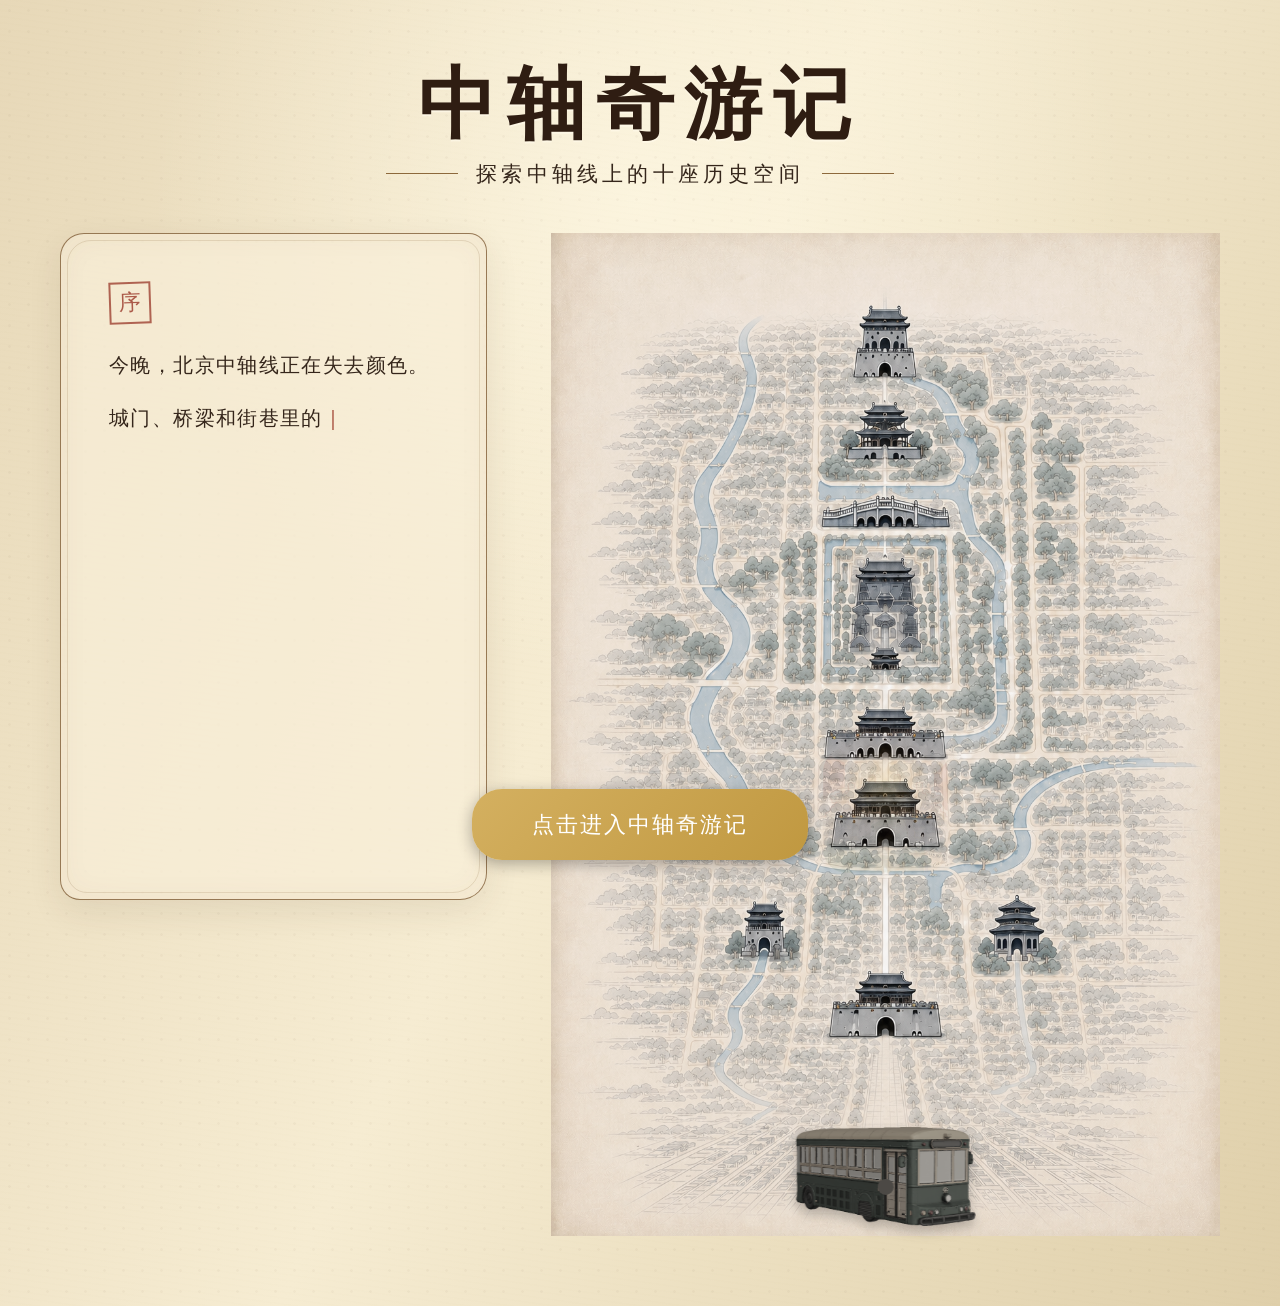
==== index.html @ b10ab463 "fix: 压缩9站手绘图标(600KB→250KB)，加URL缓存刷新参数v=20260720c" ====
<!DOCTYPE html>
<html lang="zh-CN">
<head>
    <meta charset="UTF-8">
    <meta name="viewport" content="width=device-width, initial-scale=1.0">
    <meta http-equiv="Cache-Control" content="no-cache, no-store, must-revalidate">
    <meta http-equiv="Pragma" content="no-cache">
    <meta http-equiv="Expires" content="0">
    <title>中轴奇游记</title>
    <script>
    window.onerror = function(msg, url, line, col, err) {
        var d = document.getElementById('js-error-banner');
        if (!d) {
            d = document.createElement('div');
            d.id = 'js-error-banner';
            d.style.cssText = 'position:fixed;top:0;left:0;right:0;background:#ff4444;color:white;padding:12px;z-index:999999;font-size:14px;text-align:center;cursor:pointer;';
            d.onclick = function(){ this.style.display='none'; };
            document.body.appendChild(d);
        }
        d.textContent = 'JS错误: ' + msg + ' (行' + line + ')';
        console.error('[GLOBAL ERROR]', msg, url, line, col, err);
        return false;
    };
    </script>
    <link rel="stylesheet" href="styles/main.css?v=20260715h">
    <link rel="stylesheet" href="styles/home-story.css?v=20260715a">
    <!-- Google model-viewer: 3D模型展示组件（使用 jsdelivr CDN 国内可访问） -->
    <script type="module" src="https://cdn.jsdelivr.net/npm/@google/model-viewer@3.5.0/dist/model-viewer.min.js?v=20260706b"></script>
</head>
<body>
    <!-- ====== 首页视图 ====== -->
    <div id="view-home">
        <main class="home-story" id="home-story" data-story-state="LOADING" aria-label="北京中轴线序章">
            <div class="story-paper-grain" aria-hidden="true"></div>
            <header class="story-heading">
                <h1>中轴奇游记</h1>
                <p>探索中轴线上的十座历史空间</p>
            </header>

            <div class="story-layout">
                <section class="story-copy-card" aria-label="序章故事">
                    <span class="story-seal" aria-hidden="true">序</span>
                    <div class="story-typewriter" id="story-typewriter" aria-live="polite"></div>
                    <button class="signal-button" id="signal-button" type="button" disabled></button>
                </section>

                <section class="story-map" id="story-map" aria-label="北京中轴线手绘地图">
                    <img class="story-map-base" src="assets/home/central-axis-story-map.png" alt="从钟鼓楼到永定门的北京中轴线手绘地图">
                    <div class="zhengyangmen-signal" aria-hidden="true"></div>
                    <img class="zhengyangmen-awake" src="assets/stations/station-zhengyangmen.png?v=20260720c" alt="" aria-hidden="true">
                    <div class="axis-signal-beam" aria-hidden="true"><span></span></div>

                    <div class="story-tram" id="story-tram">
                        <span class="tram-lamp" aria-hidden="true"></span>
                        <img src="assets/dangdangche.png" alt="老北京铛铛车">
                        <aside class="tram-dialog" id="tram-dialog" role="status" aria-live="polite">
                            <strong id="tram-dialog-title"></strong>
                            <p id="tram-dialog-body"></p>
                            <button class="story-enter-btn" id="story-enter-btn" type="button"></button>
                        </aside>
                    </div>
                </section>
            </div>
        </main>

    <!-- ====== 9站旅程动画区域（隐藏，由home-story触发显示） ====== -->
    <div id="journey-wrapper" style="display:none;">
<!-- ====== 故事序章（精简版） ====== -->
    <header class="header">
        <div class="story-prologue">
            <div class="prologue-scroll">
                <div class="corner-ornament tl"></div>
                <div class="corner-ornament tr"></div>
                <div class="corner-ornament bl"></div>
                <div class="corner-ornament br"></div>
                <div class="prologue-title">中轴<span>奇游</span>记</div>
                <div class="prologue-divider"></div>
                <div class="prologue-text">
                    北京城的正中间，藏着一条看不见的路。<br>
                    750年前，它是一座城市的脊梁；<br>
                    今天，它是通往过去的密钥。<br>
                    <span class="prologue-highlight">你的任务：沿着这条线，寻找9座被时间封印的古迹。</span>
                </div>
                <div class="prologue-progress">
                    <span class="prologue-progress-label">已探索</span>
                    <span class="prologue-progress-count"><span id="unlocked-count">1</span> / 9 站</span>
                    <div class="prologue-bar"><div class="prologue-fill" style="width:11%"></div></div>
                </div>
            </div>
        </div>
    </header>

    <!-- ====== 中轴线旅程地图 ====== -->
    <main class="map-container journey-map-v2">
        <!-- 中轴线（直线贯穿） -->
        <div class="axis-line-v2"></div>
        
        <!-- 铛铛车导游（跟随当前站） -->
        <div class="tram-guide-v2" id="tram-guide-v2">
            <img src="assets/dangdangche.png" alt="铛铛车" class="tram-guide-img">
            <div class="tram-guide-bubble" id="tram-guide-bubble">
                <strong id="tram-guide-title"></strong>
                <p id="tram-guide-body"></p>
            </div>
        </div>
        
        <!-- 9站卡片 -->
        <div class="journey-cards-v2" id="journey-cards-v2">
            <!-- 永定门 -->
            <div class="station-card-v2 locked" data-station="0" onclick="showToast()">
                <div class="card-image-v2">
                    <img src="assets/stations/station-yongdingmen.png?v=20260720c" alt="永定门">
                </div>
                <div class="card-content-v2">
                    <div class="card-station-name">永定门</div>
                    <div class="card-station-subtitle">南大门 · 城防之始</div>
                    <div class="card-story-hook">中轴线的起点。名字里藏着这座城市最朴素的愿望——永远安定。</div>
                    <div class="card-status-v2 status-locked">🔒 即将开放</div>
                </div>
            </div>
            
            <!-- 天坛 -->
            <div class="station-card-v2 locked" data-station="1" onclick="showToast()">
                <div class="card-image-v2">
                    <img src="assets/stations/station-tiantan.png?v=20260720c" alt="天坛">
                </div>
                <div class="card-content-v2">
                    <div class="card-station-name">天坛</div>
                    <div class="card-station-subtitle">祭天之坛 · 天人感应</div>
                    <div class="card-story-hook">皇帝在这里和天对话。圜丘坛的石板数，藏着古人的宇宙密码。</div>
                    <div class="card-status-v2 status-locked">🔒 即将开放</div>
                </div>
            </div>
            
            <!-- 先农坛 -->
            <div class="station-card-v2 locked" data-station="2" onclick="showToast()">
                <div class="card-image-v2">
                    <img src="assets/stations/station-xiannongtan.png?v=20260720c" alt="先农坛">
                </div>
                <div class="card-content-v2">
                    <div class="card-station-name">先农坛</div>
                    <div class="card-station-subtitle">亲耕之坛 · 劝课农桑</div>
                    <div class="card-story-hook">皇帝亲自下田的地方。天下最尊贵的农夫，种的是象征性的那一亩三分地。</div>
                    <div class="card-status-v2 status-locked">🔒 即将开放</div>
                </div>
            </div>
            
            <!-- 正阳门 - 已解锁（第一章） -->
            <div class="station-card-v2 unlocked featured" data-station="3" onclick="enterStation(3)">
                <div class="card-image-v2">
                    <img src="assets/stations/station-zhengyangmen.png?v=20260720c" alt="正阳门">
                </div>
                <div class="card-content-v2">
                    <div class="card-station-name">正阳门</div>
                    <div class="card-station-subtitle">正门守护 · 蚣蝮与吸水兽</div>
                    <div class="card-story-hook">这哥们叫蚣蝮，龙的第九个儿子。被忘了三百年，脾气不太好。</div>
                    <div class="card-status-v2 status-unlocked">📖 第一章 · 已解锁</div>
                    <button class="card-enter-btn" onclick="event.stopPropagation(); goToStation();">进入正阳门 →</button>
                </div>
            </div>
            
            <!-- 天安门 -->
            <div class="station-card-v2 locked" data-station="4" onclick="showToast()">
                <div class="card-image-v2">
                    <img src="assets/stations/station-tiananmen.png?v=20260720c" alt="天安门">
                </div>
                <div class="card-content-v2">
                    <div class="card-station-name">天安门</div>
                    <div class="card-station-subtitle">皇城正门 · 国之门</div>
                    <div class="card-story-hook">从皇城的门到国家的门。它改过三次名字，每一次都是时代的转折。</div>
                    <div class="card-status-v2 status-locked">🔒 即将开放</div>
                </div>
            </div>
            
            <!-- 故宫 -->
            <div class="station-card-v2 locked" data-station="5" onclick="showToast()">
                <div class="card-image-v2">
                    <img src="assets/stations/station-forbidden-city.png?v=20260720c" alt="故宫">
                </div>
                <div class="card-content-v2">
                    <div class="card-station-name">故宫</div>
                    <div class="card-station-subtitle">紫禁之巅 · 万国朝宗</div>
                    <div class="card-story-hook">72万平方米的迷宫。9999间半房子，多出来的那半间到底在哪？</div>
                    <div class="card-status-v2 status-locked">🔒 即将开放</div>
                </div>
            </div>
            
            <!-- 景山 -->
            <div class="station-card-v2 locked" data-station="6" onclick="showToast()">
                <div class="card-image-v2">
                    <img src="assets/stations/station-jingshan.png?v=20260720c" alt="景山">
                </div>
                <div class="card-content-v2">
                    <div class="card-station-name">景山</div>
                    <div class="card-station-subtitle">万岁山 · 登高远眺</div>
                    <div class="card-story-hook">爬上这座人工山，你能看到中轴线的全貌——也能看到一座城的命运。</div>
                    <div class="card-status-v2 status-locked">🔒 即将开放</div>
                </div>
            </div>
            
            <!-- 万宁桥 -->
            <div class="station-card-v2 locked" data-station="7" onclick="showToast()">
                <div class="card-image-v2">
                    <img src="assets/stations/station-wanning-bridge.png?v=20260720c" alt="万宁桥">
                </div>
                <div class="card-content-v2">
                    <div class="card-station-name">万宁桥</div>
                    <div class="card-station-subtitle">中轴第一桥 · 七百年守望</div>
                    <div class="card-story-hook">桥下的镇水兽，已经趴了七百年。它见过元朝的船，也见过明朝的雨。</div>
                    <div class="card-status-v2 status-locked">🔒 即将开放</div>
                </div>
            </div>
            
            <!-- 钟鼓楼 -->
            <div class="station-card-v2 locked" data-station="8" onclick="showToast()">
                <div class="card-image-v2">
                    <img src="assets/stations/station-zhonggulou.png?v=20260720c" alt="钟鼓楼">
                </div>
                <div class="card-content-v2">
                    <div class="card-station-name">钟鼓楼</div>
                    <div class="card-station-subtitle">时间之楼 · 晨钟暮鼓</div>
                    <div class="card-story-hook">没有钟表的年代，这两座楼就是全北京人的闹钟。晨钟暮鼓，一天从这里开始。</div>
                    <div class="card-status-v2 status-locked">🔒 即将开放</div>
                </div>
            </div>
        </div>
        
        <!-- 底部旅程控制 -->
        <div class="journey-control-v2" id="journey-control-v2" style="display:none;">
            <div class="journey-progress-v2" id="journey-progress-v2">1 / 9</div>
            <button class="journey-next-btn" id="journey-next-btn" onclick="nextJourneyStation()">开始旅程 →</button>
        </div>
    </main>

    <!-- ====== Toast提示 ====== -->
    <div class="toast" id="toast">🔒 即将开放，敬请期待！</div>

    </div>
    <!-- 正阳门快捷入口浮动按钮已移除 -->

    </div>  <!-- 关闭 view-home -->

    <!-- ====== 永定门视图 ====== -->
    <div id="view-yongdingmen" style="display:none">
    <a class="back-home-btn" href="javascript:void(0)" onclick="goBackToMap()" title="返回首页">返回首页</a>
    
    <div class="container" style="min-height:100vh;display:flex;flex-direction:column;align-items:center;justify-content:center;padding:40px 20px;">
        <div style="max-width:600px;text-align:center;">
            <div style="font-size:4em;margin-bottom:20px;">🏯</div>
            <h1 style="font-family:'KaiTi','STKaiti',serif;color:#c04830;font-size:2.5em;margin-bottom:10px;">永定门</h1>
            <p style="font-family:'KaiTi','STKaiti',serif;color:#8b6e3e;font-size:1.3em;margin-bottom:30px;">中轴线的起点 · 永远安定的愿景</p>
            
            <div style="background:rgba(255,248,230,0.9);border:2px solid rgba(184,148,62,0.3);border-radius:16px;padding:30px;margin-bottom:30px;text-align:left;">
                <p style="font-family:'KaiTi','STKaiti',serif;color:#3a2a1a;font-size:1.1em;line-height:1.8;margin-bottom:15px;">
                    永定门，北京中轴线的最南端，明清两代京城的南大门。
                </p>
                <p style="font-family:'KaiTi','STKaiti',serif;color:#3a2a1a;font-size:1.1em;line-height:1.8;margin-bottom:15px;">
                    "永定"二字，寄托着"永远安定"的美好愿景。从这里出发，一条中轴线纵贯全城，串联起天坛、先农坛、正阳门、故宫、景山、钟鼓楼……
                </p>
                <p style="font-family:'KaiTi','STKaiti',serif;color:#3a2a1a;font-size:1.1em;line-height:1.8;">
                    你的中轴线探索之旅，就从这里开始。
                </p>
            </div>
            
            <button class="cover-btn" onclick="goToZhengyangmen()" style="background:linear-gradient(135deg,#c04830,#a03828);color:#fff;border:none;border-radius:30px;padding:15px 40px;font-size:1.2em;font-family:'KaiTi','STKaiti',serif;letter-spacing:2px;cursor:pointer;box-shadow:0 4px 15px rgba(192,72,48,0.4);">
                继续探索正阳门 →
            </button>
        </div>
    </div>
    </div>  <!-- 关闭 view-yongdingmen -->

    <!-- ====== 正阳门视图 (神兽工坊) ====== -->
    <div id="view-zhengyangmen" style="display:none">
<!-- 返回首页按钮 -->
    <a class="back-home-btn" href="javascript:void(0)" onclick="goBackToMap()" title="返回首页">返回首页</a>

    <div class="container">
        <div class="intro-banner">
            <h1>🐉 神兽工坊 AI 创造营</h1>
            <p>页面流程原型展示 · 共8个页面 · 向下滚动查看</p>
        </div>
        
        <div class="scroll-hint">
            <span class="scroll-arrow">↓</span> 向下滚动查看所有页面
        </div>

        <!-- Page 1: 首页 -->
                        <!-- Page 0: 中轴奇游记总览 -->
        <div class="page-section" id="page-0">
            <div class="cover-page" style="background-image: url('https://zhongzhouxian-1413555799.cos.ap-guangzhou.myqcloud.com/assets/css_bg_3.jpeg'); background-size: cover; background-position: center; background-repeat: no-repeat; background-color: #f5f0e8;">
                <div class="cover-content" style="position: relative; z-index: 2;">
                    <div class="cover-location">探索北京中轴线 · 解锁千年文明</div>
                    <h1 class="cover-title">中轴奇游记</h1>
                    <p class="cover-subtitle">从永定门到钟鼓楼<br>一条中轴线串联千年文明<br>开启你的中轴文化探索之旅</p>
                    <br><br>
                    <button class="cover-btn" style="background:rgba(0,0,0,0.3);margin-bottom:10px;" onclick="if(typeof showView==='function') showView('home');">← 返回首页</button>
    <button class="cover-btn" onclick="showPage(1)">开始探索 →</button>
                </div>
            </div>
        </div>

<!-- Page 0: 北京中轴线总览 -->
        <div class="page-section" id="page-1">
            <div class="cover-page" style="background-image: url('https://zhongzhouxian-1413555799.cos.ap-guangzhou.myqcloud.com/assets/css_bg_4.png'); background-size: contain; background-position: center; background-repeat: no-repeat; background-color: #f5f0e8;">
                <div class="cover-content" style="position: relative; z-index: 2;">
                    <div class="cover-location">📍 北京中轴线 · 一条中轴线 半部北京城</div>
                    <h1 class="cover-title">北京中轴线</h1>
                    <p class="cover-subtitle">从永定门到钟鼓楼<br>一条线串联半部北京城<br>开启你的中轴文化探索之旅</p>
                    <br><br>
                    <button class="cover-btn" style="background:rgba(0,0,0,0.3);margin-bottom:10px;" onclick="showPage(0)">← 返回</button>
    <button class="cover-btn" onclick="showPage(2)">开始探索 →</button>
                    <button class="cover-btn" style="background:linear-gradient(135deg,#c04830,#a03828);margin-top:12px;font-size:1.2em;letter-spacing:3px;box-shadow:0 4px 15px rgba(192,72,48,0.4);" onclick="goToStation()">🦁 进入正阳门·神兽创造工坊 →</button>
                </div>
            </div>
        </div>

<!-- Page 0: 封面页 -->        <div class="page-section" id="page-2">
            <div style="position:relative;width:100%;min-height:100vh;overflow:hidden;background:#1a1209;">
                <!-- 正阳门考古地图全屏背景 -->
                <img src="assets/zhengyangmen_map.png"
                     style="position:absolute;top:0;left:0;width:100%;height:100%;object-fit:cover;object-position:center;"
                     alt="正阳门·四门三桥五牌楼">
                
                <!-- 顶部渐变遮罩 + 标题 -->
                <div style="position:absolute;top:0;left:0;right:0;z-index:5;padding:70px 20px 40px;background:linear-gradient(to bottom, rgba(26,18,9,0.75) 0%, rgba(26,18,9,0.2) 70%, transparent 100%);text-align:center;">
                    <div style="font-size:12px;color:rgba(255,248,230,0.7);letter-spacing:3px;margin-bottom:6px;font-family:'KaiTi','STKaiti',serif;">北京中轴线 · 正阳门起点</div>
                    <h1 style="color:#fff8e6;font-size:30px;font-family:'KaiTi','STKaiti',serif;margin:0;text-shadow:0 2px 8px rgba(0,0,0,0.5);letter-spacing:4px;">中轴文创</h1>
                    <h1 style="color:#ffd700;font-size:26px;font-family:'KaiTi','STKaiti',serif;margin:0;text-shadow:0 2px 8px rgba(0,0,0,0.5);letter-spacing:3px;">AI 挖掘工坊</h1>
                </div>
                
                <!-- 左上角返回按钮 -->
                <button onclick="showPage(1)" style="
                    position:absolute;top:16px;left:16px;z-index:10;
                    width:44px;height:44px;border-radius:50%;border:2px solid rgba(139,90,43,0.8);
                    background:rgba(255,248,230,0.9);color:#5a3a1a;font-size:20px;
                    display:flex;align-items:center;justify-content:center;
                    cursor:pointer;box-shadow:0 2px 8px rgba(0,0,0,0.3);
                    font-family:'KaiTi','STKaiti',serif;
                " onmouseenter="this.style.background='rgba(255,248,230,1)'" onmouseleave="this.style.background='rgba(255,248,230,0.9)'"
                aria-label="返回">‹</button>
                
                <!-- 底部按钮区 -->
                <div style="
                    position:absolute;bottom:0;left:0;right:0;z-index:10;
                    padding:20px 16px 32px 16px;
                    background:linear-gradient(to top, rgba(26,18,9,0.9) 0%, rgba(26,18,9,0.5) 60%, transparent 100%);
                    display:flex;flex-direction:column;align-items:center;gap:14px;
                ">
                    <button id="btn-enter-cover" onclick="showPage(4)" style="
                        width:100%;max-width:320px;padding:20px 28px;border-radius:28px;
                        border:2px solid #c04830;
                        background:linear-gradient(135deg, #c04830 0%, #a03828 100%);
                        color:#fff8e6;font-size:20px;font-family:'KaiTi','STKaiti',serif;font-weight:bold;
                        letter-spacing:4px;cursor:pointer;
                        box-shadow:0 4px 20px rgba(192,72,48,0.5);
                        display:flex;align-items:center;justify-content:center;gap:10px;
                    " onmouseenter="this.style.transform='translateY(-2px)';this.style.boxShadow='0 6px 24px rgba(192,72,48,0.6)'"
                    onmouseleave="this.style.transform='';this.style.boxShadow='0 4px 20px rgba(192,72,48,0.5)'">
                        <span>开始创造神兽</span><span>→</span>
                    </button>
                </div>
            </div>
        </div>

        <div class="page-section" id="page-3">
        </div>

        <!-- Page 2: Step 1 选择神兽模型 -->
        <div class="page-section" id="page-4">
            <div class="progress-bar">
                <div class="progress-step">
                    <div class="progress-circle active">1</div>
                    <div class="progress-label active">择灵物</div>
                </div>
                <div class="progress-step">
                    <div class="progress-circle pending">2</div>
                    <div class="progress-label">贴纹饰</div>
                </div>
                <div class="progress-step">
                    <div class="progress-circle pending">3</div>
                    <div class="progress-label">传统色</div>
                </div>
                <div class="progress-step">
                    <div class="progress-circle pending">4</div>
                    <div class="progress-label">附加元素</div>
                </div>
                <div class="progress-step">
                    <div class="progress-circle pending">5</div>
                    <div class="progress-label">确认提示词</div>
                </div>
            </div>
            
            <div class="page-content object-choice-page">
                <div class="page-header">
                    <div class="page-kicker">正阳桥研学 · 第一步</div>
                    <h2 class="page-title">择定中轴灵物</h2>
                    <p class="page-subtitle">从镇水传说、桥孔瑞兽与前门电车中，选定你的文化创作原型</p>
                </div>
                
                <div class="object-context-panel">
                    <div class="context-seal">中轴</div>
                    <div>
                        <h3>先读懂它，再创造它</h3>
                        <p>每一个模型都对应一段北京中轴线的城市记忆：桥、水、城门与街巷交通。选择之后，后续的纹饰、颜色和附加元素都会围绕这个原型继续展开。</p>
                    </div>
                </div>

                <div class="options-grid cols-3 object-choice-grid">
                    <div class="option-card selected" data-id="gongfu">
                        <div class="option-icon" style="padding:4px;">
                            <img src="https://zhongzhouxian-1413555799.cos.ap-guangzhou.myqcloud.com/assets/zhenshui_shou.png"
                                 style="width:100%;max-height:160px;object-fit:contain;border-radius:8px;"
                                 alt="镇水兽·蚣蝮">
                        </div>
                        <div class="option-title">镇水兽</div>
                        <div class="object-subtitle">桥头守望者 · 蚣蝮形象</div>
                        <div class="option-desc">相传蚣蝮为龙生九子之一，好水、能镇波，常见于桥梁、河岸和水工建筑。</div>
                        <div class="object-lore">
                            <div><span>文化出处</span><p>正阳桥遗址出土的镇水兽与北京水系治理、桥梁守护观念相关。</p></div>
                            <div><span>造型寓意</span><p>趴伏桥头、昂首守望，象征压伏水患、护佑行旅。</p></div>
                            <div><span>创作线索</span><p>适合加入鳞片、卷云、桥石纹，做成沉稳可靠的守护神兽。</p></div>
                        </div>
                    </div>

                    <div class="option-card" data-id="xishui">
                        <div class="option-icon" style="padding:4px;">
                            <img src="https://zhongzhouxian-1413555799.cos.ap-guangzhou.myqcloud.com/assets/xishui_shou.png" alt="吸水兽" style="width:100%;max-height:200px;object-fit:contain;border-radius:8px;">
                        </div>
                        <div class="option-title">吸水兽</div>
                        <div class="object-subtitle">桥孔吐水者 · 水脉调和</div>
                        <div class="option-desc">吸水兽蹲踞于桥孔附近，像是在吞吐河水，提醒人们顺应水势、敬畏水脉。</div>
                        <div class="object-lore">
                            <div><span>文化出处</span><p>桥孔、水口与兽形装饰常被用来表达古人对水流秩序的想象。</p></div>
                            <div><span>造型寓意</span><p>低身蹲守、口鼻含水，寓意吸纳急流、疏导桥下水势。</p></div>
                            <div><span>创作线索</span><p>适合加入浪花、涡纹、须髯和水滴元素，表现灵活的水中精怪感。</p></div>
                        </div>
                    </div>

                    <div class="option-card" data-id="dangdangche">
                        <div class="option-icon">
                            <img src="assets/dangdangche.png" alt="铛铛车" style="width:80%;max-height:100px;object-fit:contain;border-radius:8px;margin:0 auto;display:block;">
                        </div>
                        <div class="option-title">铛铛车</div>
                        <div class="object-subtitle">前门街巷记忆 · 近代交通</div>
                        <div class="option-desc">铛铛车因行驶时铃声清脆而得名，连接城门、街市与老北京的城市生活。</div>
                        <div class="object-lore">
                            <div><span>文化出处</span><p>前门一带曾是商贸与交通汇聚之地，电车铃声成为城市记忆的一部分。</p></div>
                            <div><span>造型寓意</span><p>车身方正、色彩明快，象征从古都城门驶向现代街巷的时间线。</p></div>
                            <div><span>创作线索</span><p>适合加入车铃、轨道、木窗和正阳门背景，做成复古游览车。</p></div>
                        </div>
                    </div>
                </div>
                
                <div class="tip-text object-tip">点击卡片，先定下你的中轴灵物，再继续为它贴纹饰、上颜色、添配饰。</div>
            </div>
            
            <div class="bottom-buttons">

                <button class="btn-next" id="btn-next-2">发现下一条线索 →</button>
            </div>

            <!-- 配方卡 -->
            <div class="recipe-bar">
                <span class="recipe-tag" data-step="creature" onclick="showPage(4)"><span class="tag-icon">🐾</span><span class="tag-label">未选择</span></span>
                <span class="recipe-tag" data-step="pattern" onclick="showPage(5)"><span class="tag-icon">✨</span><span class="tag-label">未选择</span></span>
                <span class="recipe-tag" data-step="color" onclick="showPage(7)"><span class="tag-icon">🎨</span><span class="tag-label">未选择</span></span>
                <span class="recipe-tag" data-step="decoration" onclick="showPage(8)"><span class="tag-icon">🏛️</span><span class="tag-label">未选择</span></span>
            </div>
            <!-- 底部实时预览区 -->
            <div class="bottom-preview-section">
                <div class="step-indicator">步骤1/4</div>
                <div class="bottom-preview-title">📋 你的选择</div>
                <div class="bottom-preview-canvas">
                    <div class="preview-creature-container" id="preview-creature-2">
                        <svg width="120" height="120" viewBox="0 0 120 120" id="preview-svg-2">
                            <!-- 神兽基础形态 - 蚣蝮 -->
                            <ellipse cx="60" cy="75" rx="35" ry="28" fill="#4A7FB5" id="body-part-2"/>
                            <circle cx="60" cy="48" r="26" fill="#4A7FB5" id="head-part-2"/>
                            <ellipse cx="34" cy="28" rx="12" ry="18" fill="#4A7FB5" id="horn-left-2"/>
                            <ellipse cx="86" cy="28" rx="12" ry="18" fill="#4A7FB5" id="horn-right-2"/>
                            <circle cx="50" cy="45" r="7" fill="white"/>
                            <circle cx="70" cy="45" r="7" fill="white"/>
                            <circle cx="51" cy="46" r="4" fill="#333"/>
                            <circle cx="71" cy="46" r="4" fill="#333"/>
                            <ellipse cx="60" cy="56" rx="5" ry="4" fill="#333"/>
                            <path d="M50 62 Q60 70 70 62" stroke="#333" stroke-width="2" fill="none" class="creature-mouth"/>

                            <!-- 纹饰叠加层 -->
                            <g id="pattern-overlay-2" class="pattern-overlay"></g>
                            <!-- 装饰元素 -->
                            <g id="decor-overlay-2" class="preview-decorations"></g>
                        </svg>
                    </div>
                </div>
                <div class="bottom-preview-hint" id="preview-hint-2">👆 点击上方卡片开始创作</div>
            </div>
        </div>

        <!-- Page 3: Step 2 贴纹饰 -->
        <div class="page-section" id="page-5">
            <div class="progress-bar">
                <div class="progress-step">
                    <div class="progress-circle completed">✓</div>
                    <div class="progress-label">选择模型</div>
                </div>
                <div class="progress-step">
                    <div class="progress-circle active">1</div>
                    <div class="progress-label active">辨纹饰</div>
                </div>
                <div class="progress-step">
                    <div class="progress-circle pending">2</div>
                    <div class="progress-label">传统色</div>
                </div>
                <div class="progress-step">
                    <div class="progress-circle pending">3</div>
                    <div class="progress-label">附加元素</div>
                </div>
                <div class="progress-step">
                    <div class="progress-circle pending">4</div>
                    <div class="progress-label">确认提示词</div>
                </div>
            </div>
            
            <div class="page-content pattern-choice-page">
                <div class="page-header">
                    <div class="page-kicker">正阳桥研学 · 第二步</div>
                    <h2 class="page-title">摹取神兽纹样</h2>
                    <p class="page-subtitle">从镇水兽局部纹饰中提取线条，让文物细节成为你的创作语言</p>
                </div>

                <div class="pattern-context-panel">
                    <div class="context-seal">纹</div>
                    <div>
                        <h3>纹饰不是装饰，是古人写给水与桥的符号</h3>
                        <p>观察鳞、角、鬃、云、旋涡这些线条，它们既表现神兽的身体结构，也寄托镇水、护桥、纳福与通达的愿望。</p>
                    </div>
                </div>
                
                <div class="pattern-grid">
                    <div class="pattern-card selected" data-id="limb" data-position="四肢">
                        <div class="pattern-demo pattern-limb"></div>
                        <div class="pattern-name">肢部纹饰</div>
                        <div class="pattern-meaning">层叠水鳞 · 护体镇水</div>
                        <div class="pattern-lore">
                            <span>文物观察</span>
                            <p>肢部线条像层层甲片，也像水波顺势排开，强调神兽与水相伴的身体特征。</p>
                            <span>创作提示</span>
                            <p>适合贴在四肢、腹侧或尾部，让神兽显得厚实、有守护力量。</p>
                        </div>
                    </div>

                    <div class="pattern-card" data-id="mouth_horn" data-position="嘴角">
                        <div class="pattern-demo pattern-mouth-horn"></div>
                        <div class="pattern-name">嘴角纹饰</div>
                        <div class="pattern-meaning">火焰吐息 · 威慑水患</div>
                        <div class="pattern-lore">
                            <span>文物观察</span>
                            <p>嘴角外展的尖线接近火焰、兽吻和水浪的混合形，增强神兽张口镇水的气势。</p>
                            <span>创作提示</span>
                            <p>适合放在嘴边、角根或脸侧，做出“会呼风唤水”的威严感。</p>
                        </div>
                    </div>

                    <div class="pattern-card" data-id="mane" data-position="脊背">
                        <div class="pattern-demo pattern-mane"></div>
                        <div class="pattern-name">鬃毛</div>
                        <div class="pattern-meaning">风动水纹 · 灵气流转</div>
                        <div class="pattern-lore">
                            <span>文物观察</span>
                            <p>成束的细长曲线像被风吹起的鬃毛，也像水流被兽身带动后的波痕。</p>
                            <span>创作提示</span>
                            <p>适合强化头顶、背脊和颈部，让神兽更灵动、更有速度感。</p>
                        </div>
                    </div>

                    <div class="pattern-card" data-id="ear" data-position="耳部">
                        <div class="pattern-demo pattern-ear"></div>
                        <div class="pattern-name">耳部纹饰</div>
                        <div class="pattern-meaning">旋涡听水 · 守望桥声</div>
                        <div class="pattern-lore">
                            <span>文物观察</span>
                            <p>耳部旋涡与散点组合，像水声汇入耳中，暗示神兽能听见桥下水势变化。</p>
                            <span>创作提示</span>
                            <p>适合贴在耳朵、脸颊或肩部，增加“警觉守护”的故事感。</p>
                        </div>
                    </div>

                    <div class="pattern-card" data-id="eye" data-position="眼部">
                        <div class="pattern-demo pattern-eye"></div>
                        <div class="pattern-name">眼部纹饰</div>
                        <div class="pattern-meaning">圆目凝神 · 明察水脉</div>
                        <div class="pattern-lore">
                            <span>文物观察</span>
                            <p>眼周线条层层包裹，形成聚焦的圆形视线，表现神兽凝视河道的神态。</p>
                            <span>创作提示</span>
                            <p>适合用于眼角、眉骨和额头，让角色更聪明、更有神采。</p>
                        </div>
                    </div>
                    
                    <div class="pattern-card" data-id="head_horn" data-position="头部">
                        <div class="pattern-demo pattern-head-horn"></div>
                        <div class="pattern-name">头部倚角</div>
                        <div class="pattern-meaning">角冠护首 · 镇守桥门</div>
                        <div class="pattern-lore">
                            <span>文物观察</span>
                            <p>角部轮廓粗细变化明显，像冠饰也像石雕残损后的边缘，保留文物的手作痕迹。</p>
                            <span>创作提示</span>
                            <p>适合做头冠、角饰或额前护符，突出镇守桥门的身份。</p>
                        </div>
                    </div>
                    
                    <div class="pattern-card" data-id="back_cloud" data-position="脊背">
                        <div class="pattern-demo pattern-back-cloud"></div>
                        <div class="pattern-name">脊背云纹</div>
                        <div class="pattern-meaning">云气绕身 · 瑞意绵延</div>
                        <div class="pattern-lore">
                            <span>文物观察</span>
                            <p>云纹以舒展曲线连接前后，常与瑞兽形象相伴，象征祥瑞之气沿脊背流动。</p>
                            <span>创作提示</span>
                            <p>适合贴在背部、尾部或车身侧面，让作品更有中式流线感。</p>
                        </div>
                    </div>
                    
                    <div class="pattern-card" data-id="neck_mane" data-position="颈部">
                        <div class="pattern-demo pattern-neck-mane"></div>
                        <div class="pattern-name">颈部鬃髯</div>
                        <div class="pattern-meaning">长髯迎风 · 神兽昂扬</div>
                        <div class="pattern-lore">
                            <span>文物观察</span>
                            <p>颈部鬃髯由密集长线构成，既像水草摇曳，也像神兽奔走时扬起的风。</p>
                            <span>创作提示</span>
                            <p>适合放在颈侧、胸前和下颌，让神兽更威武，也更有生命感。</p>
                        </div>
                    </div>
                </div>
                
                <div class="tip-text pattern-tip">可选择 1-3 种纹饰。先看它来自哪里，再决定贴到神兽身体的哪个部位。</div>
            </div>
            
            <div class="bottom-buttons">
                <button class="btn-back" id="btn-back-3">← 返回</button>
                <button class="btn-next" id="btn-next-3">发现下一条线索 →</button>
            </div>
            
            <!-- 配方卡 -->
            <div class="recipe-bar">
                <span class="recipe-tag" data-step="creature" onclick="showPage(4)"><span class="tag-icon">🐾</span><span class="tag-label">未选择</span></span>
                <span class="recipe-tag" data-step="pattern" onclick="showPage(5)"><span class="tag-icon">✨</span><span class="tag-label">未选择</span></span>
                <span class="recipe-tag" data-step="color" onclick="showPage(7)"><span class="tag-icon">🎨</span><span class="tag-label">未选择</span></span>
                <span class="recipe-tag" data-step="decoration" onclick="showPage(8)"><span class="tag-icon">🏛️</span><span class="tag-label">未选择</span></span>
            </div>
            <!-- 底部实时预览区 -->
            <div class="bottom-preview-section">
                <div class="step-indicator">步骤2/4</div>
                <div class="bottom-preview-title">📋 你的选择</div>
                <div class="bottom-preview-canvas">
                    <div class="preview-creature-container" id="preview-creature-3">
                        <svg width="120" height="120" viewBox="0 0 120 120" id="preview-svg-3">
                            <!-- 神兽基础形态 -->
                            <ellipse cx="60" cy="75" rx="35" ry="28" fill="#4A7FB5" id="body-part-3"/>
                            <circle cx="60" cy="48" r="26" fill="#4A7FB5" id="head-part-3"/>
                            <ellipse cx="34" cy="28" rx="12" ry="18" fill="#4A7FB5" id="horn-left-3"/>
                            <ellipse cx="86" cy="28" rx="12" ry="18" fill="#4A7FB5" id="horn-right-3"/>
                            <circle cx="50" cy="45" r="7" fill="white"/>
                            <circle cx="70" cy="45" r="7" fill="white"/>
                            <circle cx="51" cy="46" r="4" fill="#333"/>
                            <circle cx="71" cy="46" r="4" fill="#333"/>
                            <ellipse cx="60" cy="56" rx="5" ry="4" fill="#333"/>
                            <path d="M50 62 Q60 70 70 62" stroke="#333" stroke-width="2" fill="none" class="creature-mouth"/>

                            <!-- 纹饰叠加层 - 云纹 -->
                            <g id="pattern-overlay-3" class="pattern-overlay">
                            </g>
                            <!-- 装饰元素 -->
                            <g id="decor-overlay-3" class="preview-decorations"></g>
                        </svg>
                    </div>
                </div>
                <div class="bottom-preview-hint" id="preview-hint-3">已添加云纹装饰</div>
            </div>
            
            
        </div>



        
        <!-- Page 4A: 铛铛车 - 选择车身颜色 -->
        <div class="page-section" id="page-4a">
            <div class="progress-bar tram-progress">
                <div class="progress-step">
                    <div class="progress-circle active">1</div>
                    <div class="progress-label active">车身颜色</div>
                </div>
                <div class="progress-step">
                    <div class="progress-circle pending">2</div>
                    <div class="progress-label">车型年代</div>
                </div>
                <div class="progress-step">
                    <div class="progress-circle pending">3</div>
                    <div class="progress-label">装饰细节</div>
                </div>
                <div class="progress-step">
                    <div class="progress-circle pending">4</div>
                    <div class="progress-label">确认提示词</div>
                </div>
            </div>
            
            <div class="page-content">
                <div class="page-header">
                    <h2 class="page-title">选择车身颜色</h2>
                    <p class="page-subtitle">为你的铛铛车选择经典配色</p>
                </div>
                
                <div class="options-grid cols-2">
                    <div class="option-card" data-tram-color="classic_green">
                        <div class="option-icon">
                            <div style="width:60px;height:60px;border-radius:50%;background:#2E7D32;box-shadow:0 4px 8px rgba(0,0,0,0.2);"></div>
                        </div>
                        <div class="option-title">经典绿</div>
                        <div class="option-desc">老北京有轨电车标志性绿色</div>
                    </div>
                    
                    <div class="option-card" data-tram-color="china_red">
                        <div class="option-icon">
                            <div style="width:60px;height:60px;border-radius:50%;background:#C62828;box-shadow:0 4px 8px rgba(0,0,0,0.2);"></div>
                        </div>
                        <div class="option-title">中国红</div>
                        <div class="option-desc">喜庆版，适合节日主题</div>
                    </div>
                    
                    <div class="option-card" data-tram-color="liuli_blue">
                        <div class="option-icon">
                            <div style="width:60px;height:60px;border-radius:50%;background:#1565C0;box-shadow:0 4px 8px rgba(0,0,0,0.2);"></div>
                        </div>
                        <div class="option-title">琉璃蓝</div>
                        <div class="option-desc">呼应琉璃厂文化</div>
                    </div>
                    
                    <div class="option-card" data-tram-color="palace_yellow">
                        <div class="option-icon">
                            <div style="width:60px;height:60px;border-radius:50%;background:#F9A825;box-shadow:0 4px 8px rgba(0,0,0,0.2);"></div>
                        </div>
                        <div class="option-title">宫墙黄</div>
                        <div class="option-desc">皇家气质</div>
                    </div>
                </div>
                
                <div class="tip-text">💡 点击选择铛铛车的车身颜色</div>
            </div>
            
            <div class="bottom-buttons" style="display:flex !important; visibility:visible !important; opacity:1 !important; position:relative !important; z-index:999 !important;">
                <button class="btn-back" id="btn-back-4a" style="display:block !important; visibility:visible !important;">← 返回</button>
                <button class="btn-next" id="btn-next-4a" disabled style="display:block !important; visibility:visible !important; opacity:1 !important;">下一步 →</button>
            </div>
        </div>

        <!-- Page 4B: 铛铛车 - 选择车型年代 -->
        <div class="page-section" id="page-4b">
            <div class="progress-bar tram-progress">
                <div class="progress-step">
                    <div class="progress-circle completed">✓</div>
                    <div class="progress-label">车身颜色</div>
                </div>
                <div class="progress-step">
                    <div class="progress-circle active">2</div>
                    <div class="progress-label active">车型年代</div>
                </div>
                <div class="progress-step">
                    <div class="progress-circle pending">3</div>
                    <div class="progress-label">装饰细节</div>
                </div>
                <div class="progress-step">
                    <div class="progress-circle pending">4</div>
                    <div class="progress-label">确认提示词</div>
                </div>
            </div>
            
            <div class="page-content">
                <div class="page-header">
                    <h2 class="page-title">选择车型年代</h2>
                    <p class="page-subtitle">选择你喜欢的铛铛车样式</p>
                </div>
                
                <div class="options-grid cols-3">
                    <div class="option-card" data-tram-era="vintage_1924">
                        <div class="option-icon">
                            <img src="images/trams/tram_1924.jpg" alt="1924年老式铛铛车" loading="lazy">
                        </div>
                        <div class="option-title">1924年老式</div>
                        <div class="option-desc">白皮车·木质车厢<br>开放式座位</div>
                    </div>
                    
                    <div class="option-card" data-tram-era="improved_1940">
                        <div class="option-icon">
                            <img src="images/trams/tram_1940.jpg" alt="1940s改良版铛铛车" loading="lazy">
                        </div>
                        <div class="option-title">1940s改良版</div>
                        <div class="option-desc">全封闭车窗<br>金属车身</div>
                    </div>
                    
                    <div class="option-card" data-tram-era="modern_retro">
                        <div class="option-icon">
                            <img src="images/trams/tram_retro.jpg" alt="现代复古版铛铛车" loading="lazy">
                        </div>
                        <div class="option-title">现代复古版</div>
                        <div class="option-desc">保留经典元素<br>现代舒适感</div>
                    </div>
                </div>
                
                <div class="tip-text">💡 点击选择铛铛车的车型年代</div>
            </div>
            
            <div class="bottom-buttons" style="display:flex !important; visibility:visible !important; opacity:1 !important; position:relative !important; z-index:999 !important;">
                <button class="btn-back" id="btn-back-4b" style="display:block !important; visibility:visible !important;">← 返回</button>
                <button class="btn-next" id="btn-next-4b" disabled style="display:block !important; visibility:visible !important; opacity:1 !important;">下一步 →</button>
            </div>
        </div>

        <!-- Page 4C: 铛铛车 - 选择装饰细节 -->
        <div class="page-section" id="page-4c">
            <div class="progress-bar tram-progress">
                <div class="progress-step">
                    <div class="progress-circle completed">✓</div>
                    <div class="progress-label">车身颜色</div>
                </div>
                <div class="progress-step">
                    <div class="progress-circle completed">✓</div>
                    <div class="progress-label">车型年代</div>
                </div>
                <div class="progress-step">
                    <div class="progress-circle active">3</div>
                    <div class="progress-label active">装饰细节</div>
                </div>
                <div class="progress-step">
                    <div class="progress-circle pending">4</div>
                    <div class="progress-label">确认提示词</div>
                </div>
            </div>
            
            <div class="page-content">
                <div class="page-header">
                    <h2 class="page-title">选择装饰细节</h2>
                    <p class="page-subtitle">为你的铛铛车添加个性化装饰</p>
                </div>
                
                <div class="options-grid cols-2">
                    <div class="option-card multi-select" data-tram-decor="roof_bell">
                        <div class="option-icon">
                            <svg width="50" height="50" viewBox="0 0 50 50">
                                <circle cx="25" cy="25" r="12" fill="#FFD700"/>
                                <circle cx="25" cy="25" r="8" fill="#FFA000"/>
                                <circle cx="25" cy="25" r="4" fill="#FF6F00"/>
                                <line x1="25" y1="13" x2="25" y2="5" stroke="#666" stroke-width="2"/>
                            </svg>
                        </div>
                        <div class="option-title">车顶铜铃</div>
                        <div class="option-desc">铛铛声的来源<br>叮叮当当响</div>
                    </div>
                    
                    <div class="option-card multi-select" data-tram-decor="front_lamp">
                        <div class="option-icon">
                            <svg width="50" height="50" viewBox="0 0 50 50">
                                <circle cx="25" cy="25" r="15" fill="#FFF9C4"/>
                                <circle cx="25" cy="25" r="10" fill="#FFEB3B"/>
                                <circle cx="25" cy="25" r="5" fill="#FFC107"/>
                                <line x1="25" y1="10" x2="25" y2="5" stroke="#666" stroke-width="2"/>
                                <line x1="40" y1="25" x2="45" y2="25" stroke="#666" stroke-width="2"/>
                                <line x1="25" y1="40" x2="25" y2="45" stroke="#666" stroke-width="2"/>
                                <line x1="10" y1="25" x2="5" y2="25" stroke="#666" stroke-width="2"/>
                            </svg>
                        </div>
                        <div class="option-title">车头大灯</div>
                        <div class="option-desc">圆形老式车灯<br>照亮前行路</div>
                    </div>
                    
                    <div class="option-card multi-select" data-tram-decor="side_painting">
                        <div class="option-icon">
                            <svg width="50" height="50" viewBox="0 0 50 50">
                                <rect x="5" y="15" width="40" height="25" rx="2" fill="#E8E0D0"/>
                                <path d="M10,25 Q15,20 20,25 Q25,30 30,25 Q35,20 40,25" stroke="#C62828" stroke-width="2" fill="none"/>
                                <circle cx="15" cy="32" r="3" fill="#1565C0"/>
                                <circle cx="35" cy="32" r="3" fill="#2E7D32"/>
                            </svg>
                        </div>
                        <div class="option-title">侧面彩绘</div>
                        <div class="option-desc">可选：中轴线图案<br>祥云/北京剪影</div>
                    </div>
                    
                    <div class="option-card multi-select" data-tram-decor="custom_plate">
                        <div class="option-icon">
                            <svg width="50" height="50" viewBox="0 0 50 50">
                                <rect x="5" y="15" width="40" height="20" rx="3" fill="#1A237E"/>
                                <rect x="7" y="17" width="36" height="16" rx="2" fill="#FFFFFF"/>
                                <text x="25" y="30" text-anchor="middle" font-size="10" font-weight="bold" fill="#1A237E">中轴001</text>
                            </svg>
                        </div>
                        <div class="option-title">车牌号码</div>
                        <div class="option-desc">自定义数字<br>如"中轴001"</div>
                    </div>
                </div>
                
                <div class="tip-text">💡 可多选装饰元素，让铛铛车更有个性</div>
            </div>
            
            <div class="bottom-buttons" style="display:flex !important; visibility:visible !important; opacity:1 !important; position:relative !important; z-index:999 !important;">
                <button class="btn-back" id="btn-back-4c" style="display:block !important; visibility:visible !important;">← 返回</button>
                <button class="btn-next" id="btn-next-4c" style="display:block !important; visibility:visible !important; opacity:1 !important;">查看提示词 →</button>
            </div>
        </div>

<!-- Page 5: Step 4 传统色 -->
        <div class="page-section" id="page-7">
            <div class="progress-bar">
                <div class="progress-step">
                    <div class="progress-circle completed">✓</div>
                    <div class="progress-label">选择模型</div>
                </div>
                <div class="progress-step">
                    <div class="progress-circle completed">✓</div>
                    <div class="progress-label">贴纹饰</div>
                </div>
                <div class="progress-step">
                    <div class="progress-circle active">1</div>
                    <div class="progress-label active">传统色</div>
                </div>
                <div class="progress-step">
                    <div class="progress-circle pending">2</div>
                    <div class="progress-label">附加元素</div>
                </div>
                <div class="progress-step">
                    <div class="progress-circle pending">3</div>
                    <div class="progress-label">确认提示词</div>
                </div>
            </div>
            
            <div class="page-content">
                <div class="page-header">
                    <h2 class="page-title">传统色</h2>
                    <p class="page-subtitle">从中轴线建筑中寻找传统色，可选1-3种为神兽上彩</p>
                </div>
                
                <div class="color-grid">
                    <div class="color-card selected" data-id="zhusha">
                        <div class="color-swatch-wrap"><svg viewBox="0 0 160 100" width="160" height="100" xmlns="http://www.w3.org/2000/svg">
  <defs>
    <clipPath id="cp-zhusha"><path d="M10,55 A70,50 0 0,1 150,55 Z"/></clipPath>
  </defs>
  <g clip-path="url(#cp-zhusha)">
    <image href="assets/texture-zhusha.png" x="-5" y="-10" width="170" height="115"/>
  </g>
</svg></div>
                        <div class="color-name">朱砂红</div>
                        <div class="color-hex">#C45C5C</div>
                        <div class="color-meaning">辰砂入画，鲜亮有神<br>呼应中轴线的宫门朱墙<br>像一枚勇气印章</div>
                    </div>
                    <div class="color-card" data-id="shiqing">
                        <div class="color-swatch-wrap"><svg viewBox="0 0 160 100" width="160" height="100" xmlns="http://www.w3.org/2000/svg"><defs><clipPath id="cp-shiqing"><path d="M10,55 A70,50 0 0,1 150,55 Z"/></clipPath></defs><g clip-path="url(#cp-shiqing)"><image href="assets/texture-shiqing.png" x="-5" y="-10" width="170" height="115"/></g></svg></div>
                        <div class="color-name">石青蓝</div>
                        <div class="color-hex">#4A7FB5</div>
                        <div class="color-meaning">古人研磨蓝铜矿入画<br>仿佛宫殿彩画上的晴空<br>安静又有探索感</div>
                    </div>
                    <div class="color-card" data-id="douqing">
                        <div class="color-swatch-wrap"><svg viewBox="0 0 160 100" width="160" height="100" xmlns="http://www.w3.org/2000/svg"><defs><clipPath id="cp-daiwa"><path d="M10,55 A70,50 0 0,1 150,55 Z"/></clipPath></defs><g clip-path="url(#cp-daiwa)"><image href="assets/texture-daiwa.png" x="-5" y="-10" width="170" height="115"/></g></svg></div>
                        <div class="color-name">豆青</div>
                        <div class="color-hex">#A8BFA3</div>
                        <div class="color-meaning">源自温润的青瓷釉色<br>像中轴线庭院里的新叶<br>清新、柔和又耐看</div>
                    </div>
                    <div class="color-card" data-id="liuli">
                        <div class="color-swatch-wrap"><svg viewBox="0 0 160 100" width="160" height="100" xmlns="http://www.w3.org/2000/svg"><defs><clipPath id="cp-liuli"><path d="M10,55 A70,50 0 0,1 150,55 Z"/></clipPath></defs><g clip-path="url(#cp-liuli)"><image href="assets/texture-liuli.png" x="-5" y="-10" width="170" height="115"/></g></svg></div>
                        <div class="color-name">琉璃黄</div>
                        <div class="color-hex">#D4A843</div>
                        <div class="color-meaning">源自传统琉璃烧制工艺<br>闪耀在宫殿屋顶与檐脊<br>像被阳光点亮的宝藏</div>
                    </div>
                    <div class="color-card" data-id="yuebai">
                        <div class="color-swatch-wrap"><svg viewBox="0 0 160 100" width="160" height="100" xmlns="http://www.w3.org/2000/svg"><defs><clipPath id="cp-yuebai"><path d="M10,55 A70,50 0 0,1 150,55 Z"/></clipPath></defs><g clip-path="url(#cp-yuebai)"><image href="assets/texture-yuebai.png" x="-5" y="-10" width="170" height="115"/></g></svg></div>
                        <div class="color-name">月白</div>
                        <div class="color-hex">#F0EDE5</div>
                        <div class="color-meaning">古人用它形容淡青白色<br>好似月光落在坛墙石阶<br>轻盈得像一口清风</div>
                    </div>
                    <div class="color-card" data-id="mohei">
                        <div class="color-swatch-wrap"><svg viewBox="0 0 160 100" width="160" height="100" xmlns="http://www.w3.org/2000/svg"><defs><clipPath id="cp-mohei"><path d="M10,55 A70,50 0 0,1 150,55 Z"/></clipPath></defs><g clip-path="url(#cp-mohei)"><image href="assets/texture-mohei.png" x="-5" y="-10" width="170" height="115"/></g></svg></div>
                        <div class="color-name">墨黑</div>
                        <div class="color-hex">#2D2D2D</div>
                        <div class="color-meaning">松烟与油烟凝成传统墨色<br>勾出城楼轮廓和楷书笔锋<br>像守护神兽的坚定剪影</div>
                    </div>
                    <div class="color-card" data-id="jin">
                        <div class="color-swatch-wrap"><svg viewBox="0 0 160 100" width="160" height="100" xmlns="http://www.w3.org/2000/svg"><defs><clipPath id="cp-jin"><path d="M10,55 A70,50 0 0,1 150,55 Z"/></clipPath></defs><g clip-path="url(#cp-jin)"><image href="assets/texture-jin.png" x="-5" y="-10" width="170" height="115"/></g></svg></div>
                        <div class="color-name">鎏金</div>
                        <div class="color-hex">#C5A355</div>
                        <div class="color-meaning">金碧辉煌<br>尊贵荣耀</div>
                    </div>
                    <div class="color-card" data-id="yin">
                        <div class="color-swatch-wrap"><svg viewBox="0 0 160 100" width="160" height="100" xmlns="http://www.w3.org/2000/svg"><defs><clipPath id="cp-yin"><path d="M10,55 A70,50 0 0,1 150,55 Z"/></clipPath></defs><g clip-path="url(#cp-yin)"><image href="assets/texture-yin.png" x="-5" y="-10" width="170" height="115"/></g></svg></div>
                        <div class="color-name">铸银</div>
                        <div class="color-hex">#B0B0B0</div>
                        <div class="color-meaning">银光素雅<br>内敛含蓄</div>
                    </div>
                </div>
            </div>
            
            <div class="bottom-buttons">
                <button class="btn-back" id="btn-back-5">← 返回</button>
                <button class="btn-next" id="btn-next-5">发现下一条线索 →</button>
            </div>
            
            <!-- 配方卡 -->
            <div class="recipe-bar">
                <span class="recipe-tag" data-step="creature" onclick="showPage(4)"><span class="tag-icon">🐾</span><span class="tag-label">未选择</span></span>
                <span class="recipe-tag" data-step="pattern" onclick="showPage(5)"><span class="tag-icon">✨</span><span class="tag-label">未选择</span></span>
                <span class="recipe-tag" data-step="color" onclick="showPage(7)"><span class="tag-icon">🎨</span><span class="tag-label">未选择</span></span>
                <span class="recipe-tag" data-step="decoration" onclick="showPage(8)"><span class="tag-icon">🏛️</span><span class="tag-label">未选择</span></span>
            </div>
            <!-- 底部实时预览区 -->
            <div class="bottom-preview-section">
                <div class="step-indicator">步骤3/4</div>
                <div class="bottom-preview-title">📋 你的选择</div>
                <div class="bottom-preview-canvas">
                    <div class="preview-creature-container" id="preview-creature-5">
                        <svg width="120" height="120" viewBox="0 0 120 120" id="preview-svg-5">
                            <!-- 神兽基础形态 - 朱砂红 -->
                            <ellipse cx="60" cy="75" rx="35" ry="28" fill="#C45C5C" id="body-part-5"/>
                            <circle cx="60" cy="48" r="26" fill="#C45C5C" id="head-part-5"/>
                            <ellipse cx="34" cy="28" rx="12" ry="18" fill="#C45C5C" id="horn-left-5"/>
                            <ellipse cx="86" cy="28" rx="12" ry="18" fill="#C45C5C" id="horn-right-5"/>
                            <circle cx="50" cy="45" r="7" fill="white"/>
                            <circle cx="70" cy="45" r="7" fill="white"/>
                            <circle cx="51" cy="46" r="4" fill="#333"/>
                            <circle cx="71" cy="46" r="4" fill="#333"/>
                            <ellipse cx="60" cy="56" rx="5" ry="4" fill="#333"/>
                            <path d="M50 62 Q60 70 70 62" stroke="#333" stroke-width="2" fill="none" class="creature-mouth"/>

                            <!-- 纹饰叠加层 -->
                            <g id="pattern-overlay-5" class="pattern-overlay"></g>
                            <!-- 装饰元素 -->
                            <g id="decor-overlay-5" class="preview-decorations"></g>
                        </svg>
                    </div>
                </div>
                <div class="bottom-preview-hint" id="preview-hint-5">朱砂红色彩预览</div>
            </div>
            
            
        </div>

        <!-- Page 6: Step 5 附加元素 -->
        <div class="page-section" id="page-8">
            <div class="progress-bar">
                <div class="progress-step">
                    <div class="progress-circle completed">✓</div>
                    <div class="progress-label">选择模型</div>
                </div>
                <div class="progress-step">
                    <div class="progress-circle completed">✓</div>
                    <div class="progress-label">贴纹饰</div>
                </div>
                <div class="progress-step">
                    <div class="progress-circle completed">✓</div>
                    <div class="progress-label">传统色</div>
                </div>
                <div class="progress-step">
                    <div class="progress-circle active">1</div>
                    <div class="progress-label active">附加元素</div>
                </div>
                <div class="progress-step">
                    <div class="progress-circle pending">2</div>
                    <div class="progress-label">确认提示词</div>
                </div>
            </div>
            
            <div class="page-content">
                <div class="page-header">
                    <h2 class="page-title">附加元素</h2>
                    <p class="page-subtitle">为你的神兽增添文化细节</p>
                </div>
                
                <div class="elements-grid">
                    <div class="element-card selected" data-id="cloud_base">
                        <div class="element-icon">
                            <img src="images/bases/base_cloud.jpg" alt="云纹底座" loading="lazy">
                        </div>
                        <div class="element-name">云纹底座</div>
                    </div>
                    
                    <div class="element-card" data-id="map_base">
                        <div class="element-icon">
                            <img src="images/bases/base_map.jpg" alt="中轴线地图底座" loading="lazy">
                        </div>
                        <div class="element-name">中轴线地图底座</div>
                    </div>
                    
                    <div class="element-card" data-id="brick_platform">
                        <div class="element-icon">
                            <img src="images/bases/base_brick.jpg" alt="青砖方台" loading="lazy">
                        </div>
                        <div class="element-name">青砖方台</div>
                    </div>
                    
                    <div class="element-card" data-id="marble_base">
                        <div class="element-icon">
                            <img src="images/bases/base_marble.jpg" alt="汉白玉须弥座" loading="lazy">
                        </div>
                        <div class="element-name">汉白玉须弥座</div>
                    </div>
                    
                    <div class="element-card" data-id="glazed_base">
                        <div class="element-icon">
                            <img src="images/bases/base_glazed.jpg" alt="琉璃砖砌底座" loading="lazy">
                        </div>
                        <div class="element-name">琉璃砖砌底座</div>
                    </div>
                    
                    <div class="element-card" data-id="name_stone">
                        <div class="element-icon">
                            <img src="images/bases/base_namestone.jpg" alt="神兽名刻底座" loading="lazy">
                        </div>
                        <div class="element-name">神兽名刻底座</div>
                    </div>
                </div>
            </div>
            
            <div class="bottom-buttons">
                <button class="btn-back" id="btn-back-6">← 返回</button>
                <button class="btn-next" id="btn-next-6" onclick="document.getElementById('oracle-screen').classList.add('showing');showOracleScreen();" style="z-index:10002; position:relative;">抽取天赋签 →</button>
            </div>
            
            <!-- 配方卡 -->
            <div class="recipe-bar">
                <span class="recipe-tag" data-step="creature" onclick="showPage(4)"><span class="tag-icon">🐾</span><span class="tag-label">未选择</span></span>
                <span class="recipe-tag" data-step="pattern" onclick="showPage(5)"><span class="tag-icon">✨</span><span class="tag-label">未选择</span></span>
                <span class="recipe-tag" data-step="color" onclick="showPage(7)"><span class="tag-icon">🎨</span><span class="tag-label">未选择</span></span>
                <span class="recipe-tag" data-step="decoration" onclick="showPage(8)"><span class="tag-icon">🏛️</span><span class="tag-label">未选择</span></span>
            </div>
            <!-- 底部实时预览区 -->
            <div class="bottom-preview-section">
                <div class="step-indicator">步骤4/4</div>
                <div class="bottom-preview-title">📋 你的选择</div>
                <div class="bottom-preview-canvas">
                    <div class="preview-creature-container" id="preview-creature-6">
                        <svg width="120" height="120" viewBox="0 0 120 120" id="preview-svg-6">
                            <!-- 云纹底座 -->
                            <ellipse cx="60" cy="108" rx="45" ry="10" fill="#E8E0D0"/>
                            <path d="M20,105 Q35,95 50,105 Q65,115 80,105 Q95,95 100,105" stroke="rgba(196,92,92,0.5)" stroke-width="2" fill="none"/>
                            <!-- 神兽基础形态 -->
                            <ellipse cx="60" cy="75" rx="35" ry="28" fill="#C45C5C" id="body-part-6"/>
                            <circle cx="60" cy="48" r="26" fill="#C45C5C" id="head-part-6"/>
                            <ellipse cx="34" cy="28" rx="12" ry="18" fill="#C45C5C" id="horn-left-6"/>
                            <ellipse cx="86" cy="28" rx="12" ry="18" fill="#C45C5C" id="horn-right-6"/>
                            <circle cx="50" cy="45" r="7" fill="white"/>
                            <circle cx="70" cy="45" r="7" fill="white"/>
                            <circle cx="51" cy="46" r="4" fill="#333"/>
                            <circle cx="71" cy="46" r="4" fill="#333"/>
                            <ellipse cx="60" cy="56" rx="5" ry="4" fill="#333"/>
                            <path d="M50 62 Q60 70 70 62" stroke="#333" stroke-width="2" fill="none" class="creature-mouth"/>

                            <!-- 纹饰叠加层 -->
                            <g id="pattern-overlay-6" class="pattern-overlay"></g>
                            <!-- 装饰元素 - 云纹底座 -->
                            <g id="decor-overlay-6" class="preview-decorations">
                                <path d="M25,100 Q35,92 45,100" stroke="rgba(196,92,92,0.6)" stroke-width="2" fill="none"/>
                            </g>
                        </svg>
                    </div>
                </div>
                <div class="bottom-preview-hint" id="preview-hint-6">已添加云纹底座</div>
            </div>
            
            
        </div>

        <!-- Page 7: Step 6 确认提示词 -->
        <div class="page-section" id="page-9">
            <div class="progress-bar">
                <div class="progress-step">
                    <div class="progress-circle completed">✓</div>
                    <div class="progress-label">选择模型</div>
                </div>
                <div class="progress-step">
                    <div class="progress-circle completed">✓</div>
                    <div class="progress-label">贴纹饰</div>
                </div>
                <div class="progress-step">
                    <div class="progress-circle completed">✓</div>
                    <div class="progress-label">传统色</div>
                </div>
                <div class="progress-step">
                    <div class="progress-circle completed">✓</div>
                    <div class="progress-label">附加元素</div>
                </div>
                <div class="progress-step">
                    <div class="progress-circle active">1</div>
                    <div class="progress-label active">确认提示词</div>
                </div>
            </div>
            
            <div class="page-content" style="padding-bottom: 420px;">
                <div class="page-header">
                    <h2 class="page-title">确认AI提示词</h2>
                    <p class="page-subtitle">你的选择已组装成完整的AI指令</p>
                </div>
                
                <div class="prompt-tags">
                    <div class="prompt-tag">
                        <span class="prompt-tag-label">模型</span>
                        <span>蚣蝮（镇水兽）</span>
                    </div>
                    <div class="prompt-tag">
                        <span class="prompt-tag-label">纹饰</span>
                        <span>云纹</span>
                    </div>
                    <div class="prompt-tag">
                        <span class="prompt-tag-label">颜色</span>
                        <span>朱砂红 #C45C5C</span>
                    </div>
                    <div class="prompt-tag">
                        <span class="prompt-tag-label">附加</span>
                        <span>云纹底座</span>
                    </div>
                </div>
                
                <div class="prompt-box">
                    <div class="prompt-box-label">📋 完整AI提示词</div>
                    <div class="prompt-text">
                        ⏳ 正在生成提示词...
                    </div>  <!-- /prompt-text -->
                </div>  <!-- /prompt-box -->
            </div>  <!-- /page-content -->
            
            <div class="bottom-buttons">
                <button class="btn-back-tram" id="btn-back-to-decor" style="display:none;">← 返回修改</button>
                <button class="btn-next btn-generate" id="btn-generate">⛏️ 生成我的专属神兽</button>
            </div>
        </div>  <!-- /page-9 -->

        <div class="page-section" id="page-10">
            <div class="page-content">
                <div class="page-header">
                    <h2 class="page-title">🎨 AI生成结果</h2>
                    <p class="page-subtitle">AI为你生成了4种不同风格，选一个你最爱的！</p>
                </div>
                
                <div class="candidate-grid" id="candidate-grid">
                    <!-- 4 candidate cards will be dynamically generated -->
                </div>
                
                <div class="bottom-buttons" style="padding:12px 16px;display:flex;gap:10px;align-items:center;">
                    <button class="btn-back" id="btn-back-8" style="flex-shrink:0;">← 返回修改提示词</button>
                    <button class="btn-confirm" id="btn-confirm-image" disabled style="flex:1;">✨ 选好了，进入3D打印</button>
                </div>
                <div style="text-align:center;margin-top:8px;"></div>
            </div>
            
            <!-- 底部实时预览区 -->
            <div class="bottom-preview-section">
                <div class="step-indicator">步骤5/5</div>
                <div class="bottom-preview-title">🔮 你选中的神兽</div>
                <div class="bottom-preview-canvas">
                    <div class="preview-creature-container" id="preview-creature-8">
                        <svg width="120" height="120" viewBox="0 0 120 120" id="preview-svg-8">
                            <ellipse cx="60" cy="75" rx="35" ry="28" fill="#C45C5C" id="body-part-8"/>
                            <circle cx="60" cy="48" r="26" fill="#C45C5C" id="head-part-8"/>
                            <ellipse cx="34" cy="28" rx="12" ry="18" fill="#C45C5C" id="horn-left-8"/>
                            <ellipse cx="86" cy="28" rx="12" ry="18" fill="#C45C5C" id="horn-right-8"/>
                            <circle cx="50" cy="45" r="7" fill="white"/>
                            <circle cx="70" cy="45" r="7" fill="white"/>
                            <circle cx="51" cy="46" r="4" fill="#333"/>
                            <circle cx="71" cy="46" r="4" fill="#333"/>
                            <ellipse cx="60" cy="56" rx="5" ry="4" fill="#333"/>
                            <path d="M50 62 Q60 70 70 62" stroke="#333" stroke-width="2" fill="none"/>
                        </svg>
                    </div>
                </div>
                <div class="bottom-preview-hint" id="preview-hint-8">请先选择一张你喜欢的图...</div>
            </div>
        </div>

        <!-- Page 9: 3D模型生成 -->
        <div class="page-section" id="page-11">
            <div class="page-content">
                <div class="page-header">
                    <h2 class="page-title">🖨️ 3D模型工坊</h2>
                    <p class="page-subtitle">正在通过 Meshy AI 将你的神兽变成3D打印模型</p>
                </div>
                
                <div class="stage-3d">
                    <div class="model-viewer-3d" id="model-viewer-3d">
                        <div class="spinner-3d"></div>
                        <div class="model-done">
                            <model-viewer id="meshy-model" 
                                camera-controls 
                                auto-rotate 
                                shadow-intensity="1" 
                                style="width:100%;height:100%;background:transparent;visibility:hidden;position:absolute;top:0;left:0;z-index:0;"
                                alt="3D神兽模型">
                            </model-viewer>
                            <!-- 降级：如果model-viewer无法加载或Meshy未配置，显示SVG -->
                            <img id="meshy-thumbnail" style="display:none;max-width:100%;max-height:100%;object-fit:contain;border-radius:8px;" alt="3D模型预览" />
                            <svg width="100" height="100" viewBox="0 0 100 100" id="model-3d-result" style="display:none;">
                                <ellipse cx="50" cy="80" rx="30" ry="8" fill="#E8E0D0"/>
                                <ellipse cx="50" cy="60" rx="25" ry="18" fill="#C45C5C" id="m3d-body"/>
                                <circle cx="50" cy="40" r="18" fill="#C45C5C" id="m3d-head"/>
                                <ellipse cx="30" cy="26" rx="8" ry="12" fill="#C45C5C" id="m3d-horn-l"/>
                                <ellipse cx="70" cy="26" rx="8" ry="12" fill="#C45C5C" id="m3d-horn-r"/>
                                <circle cx="42" cy="37" r="5" fill="white"/>
                                <circle cx="58" cy="37" r="5" fill="white"/>
                                <circle cx="43" cy="38" r="3" fill="#333"/>
                                <circle cx="59" cy="38" r="3" fill="#333"/>
                                <ellipse cx="50" cy="47" rx="4" ry="3" fill="#333"/>
                                <path d="M42 52 Q50 58 58 52" stroke="#333" stroke-width="2" fill="none"/>
                            </svg>
                        </div>
                    </div>
                    
                    <div class="gen-progress-bar">
                        <div class="gen-progress-fill" id="gen-progress-fill"></div>
                    </div>
                    
                    <div class="gen-stages" id="gen-stages">
                        <div class="gen-stage-item" id="stage-1">
                            <div class="gen-stage-icon">1</div>
                            <span>正在解析AI图像数据...</span>
                        </div>
                        <div class="gen-stage-item" id="stage-2">
                            <div class="gen-stage-icon">2</div>
                            <span>正在构建3D网格模型...</span>
                        </div>
                        <div class="gen-stage-item" id="stage-3">
                            <div class="gen-stage-icon">3</div>
                            <span>正在优化打印结构...</span>
                        </div>
                        <div class="gen-stage-item" id="stage-4">
                            <div class="gen-stage-icon">4</div>
                            <span>正在生成STL打印文件...</span>
                        </div>
                    </div>
                    
                    <!-- 实时调试状态面板（生成中显示，完成后隐藏） -->
                    <div id="meshy-live-status" style="display:none;margin-top:12px;padding:10px 14px;background:#FFF8E1;border-radius:8px;font-size:12px;color:#856404;line-height:1.6;border:1px solid #e6a700;">
                        <div id="meshy-status-text">⏳ 等待 Meshy 响应...</div>
                        <div id="meshy-status-detail" style="font-size:11px;color:#a0884a;margin-top:4px;"></div>
                    </div>

                    <!-- 模型生成等待小游戏 -->
                    <div class="patrol-game" id="patrol-game" style="display:none;">
                        <div class="patrol-game-header">
                            <div>
                                <div class="patrol-game-kicker">模型炼成等待小游戏</div>
                                <div class="patrol-game-title">神兽巡桥</div>
                            </div>
                            <div class="patrol-game-stats">
                                <span>镇水值 <b id="patrol-score">0</b></span>
                                <span>剩余 <b id="patrol-time">30</b></span>
                                <span>安稳度 <b id="patrol-hearts">3</b></span>
                            </div>
                        </div>
                        <div class="patrol-canvas-wrap" id="patrol-canvas-wrap">
                            <canvas id="patrol-canvas" width="320" height="360" aria-label="神兽巡桥小游戏"></canvas>
                            <div class="patrol-overlay" id="patrol-overlay">
                                <div class="patrol-overlay-card">
                                    <div class="patrol-overlay-title" id="patrol-overlay-title">模型正在炼成中</div>
                                    <div class="patrol-overlay-copy" id="patrol-overlay-copy">拖动神兽接住水滴、祥云和金光，避开浊浪。</div>
                                    <button type="button" id="patrol-start-btn">开始巡桥</button>
                                </div>
                            </div>
                        </div>
                        <div class="patrol-game-actions">
                            <button type="button" id="patrol-pause-btn">暂停</button>
                            <button type="button" id="patrol-restart-btn">再巡一次</button>
                        </div>
                    </div>
                    
                    <!-- 失败重试按钮 -->
                    <div id="meshy-retry-area" style="display:none;text-align:center;margin-top:12px;">
                        <button id="btn-meshy-retry" style="padding:10px 24px;border:none;background:#c04830;color:white;border-radius:8px;font-size:14px;cursor:pointer;font-weight:bold;">🔄 重新生成3D模型</button>
                        <button id="btn-download-stl-direct" style="display:none;margin-left:8px;padding:10px 24px;border:none;background:#2E7D32;color:white;border-radius:8px;font-size:14px;cursor:pointer;font-weight:bold;">💾 直接下载打印文件</button>
                        <br/>
                    </div>
                    
                    <div class="print-options" id="print-options" style="display:none;">
                        <!-- 第二步：打印体检报告 -->
                        <div id="printability-report" style="display:none;text-align:left;margin-bottom:20px;">
                            <div style="text-align:center;margin-bottom:16px;">
                                <div style="font-size:20px;font-weight:700;color:var(--text-dark);">🏥 模型体检报告</div>
                                <div style="font-size:13px;color:var(--text-light);margin-top:4px;" id="report-model-name"></div>
                            </div>
                            <div style="display:flex;align-items:center;justify-content:center;gap:8px;margin-bottom:12px;">
                                <span style="font-size:12px;color:#7a6a56;">身高</span>
                                <span id="report-height" style="font-size:14px;font-weight:600;color:#c04830;">--</span>
                                <span style="font-size:12px;color:#7a6a56;margin-left:12px;">宽度</span>
                                <span id="report-width" style="font-size:14px;font-weight:600;color:#c04830;">--</span>
                            </div>
                            <div id="report-items" style="display:flex;flex-direction:column;gap:10px;">
                            </div>
                            <div id="report-score" style="display:none;text-align:center;margin-top:16px;padding:12px;background:linear-gradient(135deg,#FFF8E1,#FFECB3);border-radius:12px;">
                                <div id="report-stars" style="font-size:24px;margin-bottom:4px;"></div>
                                <div id="report-verdict" style="font-size:14px;font-weight:700;color:#c04830;"></div>
                            </div>
                            <div style="text-align:center;margin-top:16px;">
                                <button id="btn-show-download" style="padding:12px 32px;background:#c04830;color:white;border:none;border-radius:10px;font-size:15px;cursor:pointer;font-weight:700;">📥 下载模型</button>
                            </div>
                        </div>
                        
                        <!-- 第三步：下载面板 -->
                        <div id="download-panel" style="display:none;text-align:center;">
                            <div style="text-align:center;margin-bottom:16px;">
                                <div style="font-size:20px;font-weight:700;color:var(--text-dark);">📦 打包你的神兽</div>
                                <div style="font-size:13px;color:var(--text-light);margin-top:4px;">选择格式下载，发给老师去打印</div>
                            </div>
                            <div style="display:flex;gap:12px;justify-content:center;flex-wrap:wrap;margin-bottom:16px;">
                                <div id="dl-card-stl" style="flex:1;min-width:120px;max-width:150px;padding:16px 10px;background:white;border:2px solid #e8dcc4;border-radius:14px;cursor:pointer;transition:all 0.2s;" onclick="downloadModelFile('stl')">
                                    <div style="font-size:30px;margin-bottom:6px;">📄</div>
                                    <div style="font-size:15px;font-weight:700;color:var(--text-dark);">STL</div>
                                    <div style="font-size:11px;color:#7a6a56;margin-top:4px;line-height:1.4;">通用格式<br/>所有打印机都能用</div>
                                </div>
                                <div id="dl-card-3mf" style="flex:1;min-width:120px;max-width:150px;padding:16px 10px;background:white;border:2px solid #c04830;border-radius:14px;cursor:pointer;position:relative;transition:all 0.2s;" onclick="downloadModelFile('3mf')">
                                    <div style="position:absolute;top:-8px;right:-8px;background:#c04830;color:white;font-size:10px;padding:2px 8px;border-radius:10px;font-weight:700;">推荐</div>
                                    <div style="font-size:30px;margin-bottom:6px;">📦</div>
                                    <div style="font-size:15px;font-weight:700;color:#c04830;">3MF</div>
                                    <div style="font-size:11px;color:#7a6a56;margin-top:4px;line-height:1.4;">带颜色信息<br/>打印效果更好</div>
                                </div>
                            </div>
                            <div style="font-size:11px;color:#a0884a;margin-bottom:14px;">💡 不知道选哪个？选 3MF 就对了！</div>
                            <button class="btn-save-3d" id="btn-download-stl">💾 下载3D模型 + 工单</button>
                            <button class="btn-save-3d" id="btn-save-profile-3d">📋 保存神兽档案</button>
                            <button id="btn-share-creature" style="width:100%;margin-top:12px;padding:14px;background:linear-gradient(135deg,#4FC3F7,#29B6F6);color:white;border:none;border-radius:12px;font-size:15px;font-weight:600;cursor:pointer;display:flex;align-items:center;justify-content:center;gap:8px;box-shadow:0 4px 12px rgba(79,195,247,0.3);transition:transform 0.2s;">🔗 分享给朋友看</button>
                            <button class="btn-restart" id="btn-restart-3d">🔄 重新创造一只</button>
                        </div>
                    </div>
                </div>
            </div>
            
            <div class="bottom-buttons" style="padding:16px;">
                <button class="btn-back" id="btn-back-9" disabled style="opacity:0.4;cursor:not-allowed;">← 返回选图</button>
                <button class="btn-home-link" id="btn-home-p9" style="">去保存和分享 →</button>
            </div>
        </div>


        <!-- Page 10: 完成页 -->
        <div class="page-section" id="page-12">
            <div class="page-content">
                <div class="completion-container">
                    <div class="page-header">
                        <h2 class="completion-title">🎉 你的专属神兽诞生了！</h2>
                        <p class="completion-subtitle">快把它保存下来，分享给爸爸妈妈吧！</p>
                    </div>

                    <div class="creature-card-display" id="creature-card-display">
                        <div class="creature-card-svg-wrap" id="creature-card-svg-wrap">
                        </div>
                        <div class="creature-card-name" id="creature-card-name">神兽</div>
                        <div class="creature-card-tags" id="creature-card-tags">
                        </div>
                    </div>

                    <div class="completion-actions">
                        <button class="btn-save-album" id="btn-save-album">📱 保存到相册</button>
                        <button class="btn-share-parent" id="btn-share-parent">💬 发送给家长</button>
                    </div>

                    <div class="completion-footer">
                        <button class="btn-footer-map" id="btn-footer-map">🏠 回到地图，继续探索</button>
                        <button class="btn-footer-restart" id="btn-footer-restart">🔄 再做一个神兽</button>
                    </div>
                </div>
            </div>
        </div>

        </div>  <!-- /container -->
    </div>  <!-- /view-zhengyangmen -->
                    
                
    <script src="js/config.js?v=20260715a"></script>
    <script src="js/core.js?v=20260715a"></script>
    <script src="js/ai-generate.js?v=20260719c"></script>
    <script src="js/meshy-3d.js?v=20260719c"></script>
    <script src="js/share-integration.js?v=20260719d"></script>
    <script src="js/qrcode.min.js"></script>
    <script src="js/interactions.js?v=20260715b"></script>
    <script src="js/patrol-game.js?v=20260713b"></script>
    <script src="js/home-story-config.js?v=20260714b"></script>
    <script src="js/home-story.js?v=20260714d"></script>
<script>
// ====== 旅程地图 V2 逻辑 ======
(function() {
    var stations = [
        { name: '永定门', dialogue: '永定门。中轴线最南头，起点。名字意思是"永远安定"。从这里出发，我们沿中轴线一路向北！' },
        { name: '天坛', dialogue: '天坛。皇帝祭天的地方。屋顶是蓝色的——因为蓝色代表天。在这儿说话，据说老天爷能听到。' },
        { name: '先农坛', dialogue: '先农坛。皇帝每年春天得在这亲自下地种一回田——对，皇帝种田。你想想那个画面……估计种得不怎么样。' },
        { name: '正阳门', dialogue: '正阳门到了！看到那只灰不溜秋的小兽了吗？它叫蚣蝮，被忘了三百年，脾气不太好。不过如果你帮它找回纹饰……它可能会对你笑一下。' },
        { name: '天安门', dialogue: '天安门。以前叫承天门，皇城的正门。普通人连靠近都不行。现在嘛，谁都能去拍照打卡。' },
        { name: '故宫', dialogue: '故宫到了。全世界最大的宫殿，传说有 9999 间半房子。黄的顶、红的墙、白的石头底座——皇家标配。' },
        { name: '景山', dialogue: '景山。爬上去能俯瞰整个故宫——金灿灿的屋顶铺满眼睛。不过今天没空爬山，继续往北走。' },
        { name: '万宁桥', dialogue: '这座桥 700 多年了，中轴线上最老的建筑。全是石头砌的，到现在还结实着呢。' },
        { name: '钟鼓楼', dialogue: '钟鼓楼到了。古时候没有闹钟，全北京城靠这俩楼知道几点——鼓楼打鼓，钟楼敲钟。旅程结束，准备冒险吧！', isFinal: true }
    ];
    
    var currentStation = -1;
    var guideBubble = document.getElementById('tram-guide-bubble');
    var guideTitle = document.getElementById('tram-guide-title');
    var guideBody = document.getElementById('tram-guide-body');
    var progressEl = document.getElementById('journey-progress-v2');
    var nextBtn = document.getElementById('journey-next-btn');
    
    function showStation(index) {
        var station = stations[index];
        currentStation = index;
        
        // 更新铛铛车对话
        if (guideTitle && guideBody) {
            guideTitle.textContent = station.name;
            guideBody.textContent = station.dialogue;
        }
        
        // 高亮当前卡片
        var cards = document.querySelectorAll('.station-card-v2');
        cards.forEach(function(card, i) {
            card.classList.remove('active');
            if (i === index) {
                card.classList.add('active');
                card.scrollIntoView({ behavior: 'smooth', block: 'center' });
            }
        });
        
        // 更新进度和按钮
        if (progressEl) {
            progressEl.textContent = (index + 1) + ' / 9';
        }
        if (nextBtn) {
            nextBtn.textContent = station.isFinal ? '开始冒险 →' : '下一站 →';
        }
    }
    
    window.nextJourneyStation = function() {
        if (currentStation < stations.length - 1) {
            showStation(currentStation + 1);
        } else {
            // 旅程完成，进入正阳门
            localStorage.setItem('tram_journey_seen', 'true');
            if (typeof showView === 'function') showView('zhengyangmen');
            if (typeof showPage === 'function') showPage(2);
        }
    };
    
    window.startJourney = function() {
        var wrapper = document.getElementById('journey-wrapper');
        if (wrapper) wrapper.style.display = 'block';
        if (wrapper) wrapper.scrollIntoView({ behavior: 'smooth', block: 'start' });
        setTimeout(function() {
            showStation(0);
        }, 300);
    };
    
    window.enterStation = function(index) {
        if (index === 3) {
            // 正阳门 - 跳转到正阳门页面
            if (typeof showView === 'function') showView('zhengyangmen');
            if (typeof showPage === 'function') showPage(2);
        } else {
            showToast();
        }
    };
    
    window.goToZhengyangmen = function() {
        if (typeof showView === 'function') showView('zhengyangmen');
        if (typeof showPage === 'function') showPage(2);
    };
    // 页面加载后自动初始化第一站
    if (document.readyState === 'loading') {
        document.addEventListener('DOMContentLoaded', function() { showStation(0); });
    } else {
        showStation(0);
    }
})();
</script>









        <!-- 天赋签抽签屏 -->
    <div id="oracle-screen" style="display:none;">
        <div class="oracle-container">
            <h2 class="oracle-title">✨ 请为你的神兽抽取天赋签</h2>
            <p class="oracle-subtitle">点击宝箱，看看你的神兽天赋是什么！</p>

            <div class="oracle-tube-wrapper" id="oracle-tube-wrapper">
                <div class="oracle-tube" id="oracle-tube">
                    <div class="oracle-stick"></div>
                    <div class="oracle-stick"></div>
                    <div class="oracle-stick"></div>
                </div>
            </div>

            <div class="oracle-result" id="oracle-result" style="display:none;">
                <div class="oracle-card">
                    <div class="oracle-dimension" id="oracle-nature"></div>
                    <div class="oracle-dimension" id="oracle-power"></div>
                    <div class="oracle-dimension" id="oracle-hobby"></div>
                    <div class="oracle-dimension" id="oracle-origin"></div>
                    <div class="oracle-story" id="oracle-story"></div>
                </div>
                <button class="btn-primary" id="btn-view-prompt" onclick="hideOracleScreen();showPage(9);generatePromptSummary();">查看提示词 →</button>
            </div>
        </div>
    </div>

        <!-- 首页启动页 -->
    <div id="splash-screen" style="position:fixed; top:0; left:0; width:100vw; height:100vh; z-index:99999; display:flex; flex-direction:column; align-items:center; justify-content:flex-end; padding-bottom:40px;">
        <div style="position:absolute; top:0; left:0; width:100%; height:100%; background:url('https://zhongzhouxian-1413555799.cos.ap-guangzhou.myqcloud.com/assets/css_bg_5.png') center/cover no-repeat;"></div>
        <button onclick="document.getElementById('splash-screen').style.display='none'; if(typeof showView==='function') showView('home');" style="position:relative; z-index:2; padding:20px 60px; font-size:1.4em; background:linear-gradient(135deg,#d4b060,#c09840); color:#fff; border:none; border-radius:30px; cursor:pointer; box-shadow:0 4px 15px rgba(0,0,0,0.3); font-family:'KaiTi','STKaiti',serif; letter-spacing:2px;">点击进入中轴奇游记</button>
    </div>

</body>
</html>
---- styles/main.css ----
* {
            margin: 0;
            padding: 0;
            box-sizing: border-box;
        }
        
        :root {
            --ink: #3a2a1a;
            --ink-light: #6b5744;
            --ink-faint: rgba(58, 42, 26, 0.15);
            --vermillion: #c04830;
            --vermillion-dark: #983228;
            --gold: #b8943e;
            --gold-light: #d4b060;
            --paper: #FAF8F0;
            --paper-warm: #f5edd8;
            --paper-dark: #e8dcc4;
            --text-dark: #3a2a1a;
            --text-light: #7a6a56;
            --scroll-bg: rgba(245, 237, 216, 0.88);
            /* Legacy aliases for JS compatibility */
            --zhusha: #c04830;
            --shiqing: #4A7FB5;
            --daiwa: #6b5744;
            --liuli: #b8943e;
        }
        
        body {
            background: url('../assets/bg.jpg') center center / cover no-repeat fixed;
            min-height: 100vh;
            font-family: "STKaiti", "KaiTi", "楷体", "PingFang SC", "Microsoft YaHei", serif;
            opacity: 0;
            animation: fadeIn 1.2s ease forwards;
            position: relative;
        }
        
        body::before {
            content: '';
            position: fixed;
            top: 0; left: 0; right: 0; bottom: 0;
            background: rgba(250, 245, 230, 0.1);
            z-index: 0;
            pointer-events: none;
        }
        
        /* SPA View Containers */
        #view-home, #view-zhengyangmen {
            position: relative;
            z-index: 1;
        }
        
        #view-zhengyangmen {
            padding: 20px 10px 40px;
            width: 100% !important;
            min-height: 100vh !important;
            height: auto !important;
        }

        /* ====== 首页 (地图) 样式 ====== */
* {
            margin: 0;
            padding: 0;
            box-sizing: border-box;
        }
        
        :root {
            --ink: #3a2a1a;
            --ink-light: #6b5744;
            --ink-faint: rgba(58, 42, 26, 0.15);
            --vermillion: #c04830;
            --vermillion-dark: #983228;
            --gold: #b8943e;
            --gold-light: #d4b060;
            --paper: #FAF8F0;
            --paper-warm: #f5edd8;
            --paper-dark: #e8dcc4;
            --text-dark: #3a2a1a;
            --text-light: #7a6a56;
            --scroll-bg: rgba(245, 237, 216, 0.88);
        }
        
        /* ====== SVG 手绘滤镜（全局复用） ====== */
        
        /* 手绘笔触SVG滤镜 - 让边缘产生毛糙感 */
        .svg-filters {
            position: absolute;
            width: 0;
            height: 0;
            overflow: hidden;
        }
        
        /* Home body styles moved to #view-home */
        
        /* body::before kept on main body */
        
        @keyframes fadeIn {
            to { opacity: 1; }
        }
        
        @keyframes floatUp {
            0%, 100% { transform: translateY(0) rotate(0.8deg); }
            50% { transform: translateY(-5px) rotate(1.3deg); }
        }
        
        @keyframes inkPulse {
            0%, 100% { box-shadow: 0 0 0 0 rgba(192, 72, 48, 0.4); }
            50% { box-shadow: 0 0 14px 4px rgba(192, 72, 48, 0.2); }
        }
        
        @keyframes brushShimmer {
            0% { background-position: -200% center; }
            100% { background-position: 200% center; }
        }
        
        /* ====== 顶部标题区 ====== */
        .header {
            text-align: center;
            padding: 48px 20px 28px;
            position: relative;
            z-index: 1;
        }
        
        .header::before {
            content: '';
            position: absolute;
            top: 0; left: 0; right: 0; bottom: 0;
            background: radial-gradient(ellipse at center top, rgba(255,250,235,0.5) 0%, transparent 65%);
            pointer-events: none;
        }
        
        /* 标题上方装饰线 */
        .header::after {
            content: '—— ✦ ——';
            display: block;
            margin-top: 12px;
            font-size: 14px;
            color: var(--gold);
            letter-spacing: 8px;
            opacity: 0.7;
        }
        
        .header h1 {
            font-size: clamp(32px, 7vw, 54px);
            color: var(--ink);
            font-weight: 900;
            letter-spacing: 10px;
            margin-bottom: 6px;
            /* 手写毛笔字体 */
            font-family: "STKaiti", "KaiTi", "楷体", "STXingkai", "华文行楷", serif;
            /* 毛笔字效果：微妙的多重阴影 */
            text-shadow:
                1px 1px 0 rgba(184, 148, 62, 0.3),
                2px 2px 4px rgba(58, 42, 26, 0.15),
                0 0 20px rgba(245, 237, 216, 0.6);
            position: relative;
        }
        
        .header h1 span {
            color: var(--vermillion);
            text-shadow:
                1px 1px 0 rgba(152, 50, 40, 0.2),
                2px 2px 6px rgba(192, 72, 48, 0.15);
        }
        
        .header .subtitle {
            font-size: clamp(14px, 2.8vw, 18px);
            color: var(--ink-light);
            letter-spacing: 4px;
            font-weight: 400;
            margin-top: 4px;
            font-family: "STKaiti", "KaiTi", "楷体", serif;
        }
        
        /* ====== 地图区域 ====== */
        .map-container {
            max-width: 600px;
            margin: 20px auto;
            padding: 20px 16px 130px;
            position: relative;
            z-index: 1;
        }
        
        /* 中轴线连接线 - 毛笔枯笔飞白风格 */
        .axis-line {
            position: absolute;
            left: 50%;
            top: 40px;
            bottom: 140px;
            width: 3px;
            background: 
                repeating-linear-gradient(
                    180deg,
                    var(--ink) 0px,
                    var(--ink-light) 2px,
                    transparent 3px,
                    transparent 5px,
                    var(--ink) 5px,
                    var(--ink-light) 8px,
                    transparent 9px,
                    transparent 14px,
                    var(--ink-light) 14px,
                    var(--ink) 16px
                );
            transform: translateX(-50%);
            opacity: 0.35;
            z-index: 0;
            border-radius: 2px;
        }
        
        /* 毛笔笔触叠加层 - 墨点起笔 */
        .axis-line::before {
            content: '';
            position: absolute;
            top: -16px;
            left: 50%;
            transform: translateX(-50%) rotate(12deg);
            width: 12px;
            height: 18px;
            background: radial-gradient(ellipse at 50% 60%, var(--ink) 0%, var(--ink-light) 60%, transparent 100%);
            border-radius: 50% 45% 55% 42%;
            opacity: 0.45;
        }
        
        /* 收笔墨点 */
        .axis-line::after {
            content: '';
            position: absolute;
            bottom: -14px;
            left: 50%;
            transform: translateX(-50%) rotate(-8deg);
            width: 10px;
            height: 14px;
            background: radial-gradient(ellipse at 50% 40%, var(--ink-light) 0%, var(--ink) 50%, transparent 100%);
            border-radius: 45% 55% 48% 50%;
            opacity: 0.35;
        }
        
        /* ====== 站点卡片 ====== */
        .station {
            position: relative;
            z-index: 1;
            display: flex;
            align-items: center;
            margin-bottom: 28px;
            opacity: 0;
            animation: stationFadeIn 0.6s ease forwards;
        }
        
        .station:nth-child(1) { animation-delay: 0.2s; }
        .station:nth-child(2) { animation-delay: 0.35s; }
        .station:nth-child(3) { animation-delay: 0.5s; }
        .station:nth-child(4) { animation-delay: 0.65s; }
        .station:nth-child(5) { animation-delay: 0.8s; }
        .station:nth-child(6) { animation-delay: 0.95s; }
        .station:nth-child(7) { animation-delay: 1.1s; }
        .station:nth-child(8) { animation-delay: 1.25s; }
        .station:nth-child(9) { animation-delay: 1.4s; }
        
        /* 入场动画 - 仅控制透明度，旋转由per-card transform控制 */
        @keyframes stationFadeIn {
            from { opacity: 0; }
            to { opacity: 1; }
        }
        
        /* 交替布局 */
        .station:nth-child(odd) {
            flex-direction: row;
            padding-right: calc(50% + 26px);
        }
        
        .station:nth-child(even) {
            flex-direction: row-reverse;
            padding-left: calc(50% + 26px);
        }
        
        /* 轴线上的节点 - 墨滴风格 */
        .station-dot {
            position: absolute;
            left: 50%;
            top: 50%;
            transform: translate(-50%, -50%);
            width: 12px;
            height: 12px;
            background: radial-gradient(circle at 40% 40%, var(--ink-light) 0%, var(--ink) 70%);
            border: 2px solid var(--ink-light);
            border-radius: 55% 45% 48% 52% / 48% 52% 45% 55%;
            z-index: 2;
            box-shadow: 
                0 0 0 1px rgba(58, 42, 26, 0.05),
                1px 2px 4px rgba(58, 42, 26, 0.2);
        }
        
        .station.unlocked .station-dot {
            background: radial-gradient(circle at 40% 40%, var(--vermillion) 0%, var(--vermillion-dark) 80%);
            border-color: var(--vermillion-dark);
            width: 18px;
            height: 18px;
            border-radius: 48% 52% 50% 46% / 52% 48% 54% 46%;
            animation: inkPulse 2.5s infinite;
            box-shadow: 
                0 0 0 2px rgba(192, 72, 48, 0.08),
                1px 2px 5px rgba(192, 72, 48, 0.2);
        }
        
        /* ====== 卡片本体 - 真正手绘风格 ====== */
        .station-card {
            width: 100%;
            background: var(--scroll-bg);
            /* 四个角各不相同，模拟手绘裁剪 */
            border-radius: 15px 4px 10px 18px;
            padding: 16px 18px;
            position: relative;
            /* 手绘边框：不规则宽度模拟毛笔勾线 */
            border: none;
            border-top: 2.5px solid var(--ink-light);
            border-right: 1.5px solid var(--ink-light);
            border-bottom: 3px solid var(--ink-light);
            border-left: 3.5px solid var(--ink-light);
            /* 多重box-shadow模拟手绘线条抖动感 */
            box-shadow:
                /* 内层：纸张质感 */
                inset 0 1px 0 rgba(255, 252, 240, 0.5),
                inset 0 -2px 0 rgba(58, 42, 26, 0.04),
                inset 2px 0 0 rgba(58, 42, 26, 0.03),
                /* 第二层描边：偏移模拟手抖 */
                1px 1px 0 rgba(58, 42, 26, 0.15),
                -1px -1px 0 rgba(58, 42, 26, 0.06),
                /* 外层：墨迹晕染 */
                3px 4px 0px rgba(58, 42, 26, 0.05),
                4px 6px 10px rgba(58, 42, 26, 0.1),
                1px 2px 20px rgba(58, 42, 26, 0.06);
            transition: transform 0.3s ease, box-shadow 0.3s ease;
            cursor: pointer;
            /* 微旋转 - 每张卡片不同 */
            transform: rotate(-0.8deg);
        }
        
        /* 每张卡片不同的旋转角度，模拟手绘随意感 */
        .station:nth-child(1) .station-card { transform: rotate(-1.1deg); border-radius: 15px 4px 10px 18px; }
        .station:nth-child(2) .station-card { transform: rotate(0.7deg); border-radius: 6px 16px 4px 12px; }
        .station:nth-child(3) .station-card { transform: rotate(-0.5deg); border-radius: 18px 8px 14px 3px; }
        .station:nth-child(4) .station-card { transform: rotate(1.0deg); border-radius: 4px 12px 18px 6px; }
        .station:nth-child(5) .station-card { transform: rotate(-1.3deg); border-radius: 12px 5px 8px 16px; }
        .station:nth-child(6) .station-card { transform: rotate(0.6deg); border-radius: 8px 18px 3px 14px; }
        .station:nth-child(7) .station-card { transform: rotate(-0.9deg); border-radius: 14px 6px 16px 4px; }
        .station:nth-child(8) .station-card { transform: rotate(1.2deg); border-radius: 5px 14px 6px 18px; }
        .station:nth-child(9) .station-card { transform: rotate(-0.4deg); border-radius: 16px 3px 12px 8px; }
        
        /* 卡片左侧的毛笔竖线装饰 */
        .station-card::before {
            content: '';
            position: absolute;
            top: 8px;
            bottom: 10px;
            left: 4px;
            width: 2.5px;
            background: linear-gradient(
                180deg,
                transparent 0%,
                var(--gold) 10%,
                var(--gold-light) 30%,
                var(--gold) 50%,
                transparent 55%,
                var(--gold-light) 60%,
                var(--gold) 80%,
                transparent 100%
            );
            opacity: 0.35;
            border-radius: 1px;
        }
        
        .station-card:hover {
            transform: translateY(-2px) rotate(-0.2deg);
            box-shadow:
                inset 0 1px 0 rgba(255, 252, 240, 0.5),
                inset 0 -2px 0 rgba(58, 42, 26, 0.04),
                1px 1px 0 rgba(58, 42, 26, 0.15),
                -1px -1px 0 rgba(58, 42, 26, 0.06),
                3px 5px 0px rgba(58, 42, 26, 0.07),
                5px 9px 18px rgba(58, 42, 26, 0.15),
                2px 3px 25px rgba(58, 42, 26, 0.08);
        }
        
        /* 已解锁卡片 - 朱砂封印风格 */
        .station.unlocked .station-card {
            background: linear-gradient(145deg, #fef9ee 0%, #fdf3e0 40%, #fef8ec 100%);
            border-top: 2.5px solid var(--vermillion);
            border-right: 2px solid var(--vermillion);
            border-bottom: 3.5px solid var(--vermillion-dark);
            border-left: 3px solid var(--vermillion);
            border-radius: 10px 4px 14px 3px;
            animation: floatUp 4s ease-in-out infinite;
            animation-delay: 1.5s;
            box-shadow:
                inset 0 1px 0 rgba(255, 250, 230, 0.7),
                inset -1px 0 0 rgba(192, 72, 48, 0.05),
                1px 2px 0 rgba(192, 72, 48, 0.08),
                -1px -1px 0 rgba(192, 72, 48, 0.04),
                3px 4px 0px rgba(192, 72, 48, 0.06),
                4px 7px 15px rgba(192, 72, 48, 0.12),
                1px 2px 20px rgba(192, 72, 48, 0.06);
        }
        
        .station.unlocked .station-card:hover {
            transform: translateY(-2px) rotate(0.2deg);
            box-shadow:
                inset 0 1px 0 rgba(255, 250, 230, 0.7),
                1px 2px 0 rgba(192, 72, 48, 0.1),
                4px 6px 0px rgba(192, 72, 48, 0.08),
                6px 10px 20px rgba(192, 72, 48, 0.18),
                2px 3px 25px rgba(192, 72, 48, 0.08);
        }
        
        /* 已解锁卡片右上角朱砂印章装饰 */
        .station.unlocked .station-card::after {
            content: '印';
            position: absolute;
            top: 3px;
            right: 5px;
            font-size: 11px;
            color: var(--vermillion);
            opacity: 0.3;
            font-weight: 900;
            font-family: "STKaiti", "KaiTi", "楷体", serif;
            transform: rotate(-6deg);
            text-shadow: 0.5px 0.5px 1px rgba(192, 72, 48, 0.2);
        }
        
        .station.locked .station-card {
            opacity: 0.7;
            filter: saturate(0.5) brightness(0.97);
            padding: 12px 14px;
            position: relative;
        }
        /* 封印迷雾覆盖层 - 更明显的灰雾 */
        .station.locked .station-card::before {
            content: '';
            position: absolute;
            inset: 0;
            border-radius: inherit;
            background: rgba(200,195,180,0.12);
            pointer-events: none;
            z-index: 1;
        }
        .station.locked .station-card > * {
            position: relative;
            z-index: 2;
        }
        
        .station.locked .station-card:hover {
            transform: translateY(-1px);
            opacity: 0.85;
            filter: saturate(0.7) brightness(1);
        }
        
        .station-card .card-header {
            display: flex;
            align-items: center;
            gap: 10px;
            margin-bottom: 8px;
        }
        
        .station-card .card-icon {
            font-size: 26px;
            width: 54px;
            height: 42px;
            display: flex;
            align-items: center;
            justify-content: center;
            background: var(--paper-dark);
            /* 不规则圆角模拟手绘 */
            border-radius: 10px 4px 12px 3px;
            flex-shrink: 0;
            border: 1.5px dashed var(--ink-faint);
        }

        .station-card .card-icon img {
            display: block;
            width: 52px;
            max-height: 38px;
            object-fit: contain;
            filter: drop-shadow(0 1px 1px rgba(76, 55, 34, 0.18));
        }
        
        .station.unlocked .station-card .card-icon {
            background: linear-gradient(135deg, #fef0d8, #fde4c0);
            border-color: rgba(192, 72, 48, 0.25);
            border-style: solid;
            box-shadow: 1px 2px 4px rgba(192, 72, 48, 0.15);
        }
        
        .station-card .card-title {
            font-size: 18px;
            font-weight: 700;
            color: #4a3828;
            letter-spacing: 2px;
            /* 手写感字体优先级：系统楷体 > 华文行楷 > 通用手写体 */
            font-family: "STKaiti", "KaiTi", "楷体", "STXingkai", "华文行楷", "Ma Shan Zheng", "cursive", serif;
            text-shadow: 0.5px 0.5px 0 rgba(58, 42, 26, 0.08);
        }
        
        .station.unlocked .station-card .card-title {
            color: var(--vermillion-dark);
        }
        
        .station.locked .station-card .card-title {
            color: #7a6a58;
            opacity: 0.85;
        }
        
        .station-card .card-subtitle {
            font-size: 13px;
            color: var(--ink-light);
            margin-bottom: 6px;
            line-height: 1.5;
            letter-spacing: 1px;
            font-family: "STKaiti", "KaiTi", "楷体", serif;
        }
        
        .station-card .card-activities {
            font-size: 11px;
            color: var(--text-light);
            opacity: 0.75;
            letter-spacing: 0.5px;
            font-family: "STKaiti", "KaiTi", "楷体", sans-serif;
        }
        
        /* ====== 解锁状态标签 - 手绘标签风格 ====== */
        .status-badge {
            display: inline-flex;
            align-items: center;
            gap: 4px;
            font-size: 11px;
            padding: 3px 12px;
            /* 手绘不规则圆角 */
            border-radius: 6px 3px 8px 4px;
            margin-top: 10px;
            font-weight: 600;
            letter-spacing: 1px;
            border: 2px solid;
            font-family: "STKaiti", "KaiTi", "楷体", serif;
            transform: rotate(-1deg);
        }
        
        .station.unlocked .status-badge {
            background: linear-gradient(135deg, var(--vermillion), var(--vermillion-dark));
            color: #fef0d8;
            border-color: var(--vermillion-dark);
            box-shadow: 1px 2px 4px rgba(192, 72, 48, 0.2);
            transform: rotate(1deg);
        }
        
        .station.locked .status-badge {
            background: linear-gradient(135deg, rgba(180,60,50,0.1), rgba(180,60,50,0.04));
            color: #8a3a30;
            border-color: rgba(180,60,50,0.2);
            border-style: solid;
            transform: rotate(-1deg);
            padding: 2px 10px;
            font-size: 11px;
            letter-spacing: 1.5px;
        }
        
        /* ====== 序号标识 - 手绘圆圈+手写数字 ====== */
        .station-number {
            position: absolute;
            top: -12px;
            right: -10px;
            width: 30px;
            height: 30px;
            background: transparent;
            color: var(--ink);
            /* 不规则圆圈模拟手画圆 */
            border-radius: 52% 48% 50% 46% / 48% 52% 46% 50%;
            display: flex;
            align-items: center;
            justify-content: center;
            font-size: 14px;
            font-weight: 600;
            /* 手绘笔触圆圈 */
            border: 2.5px solid var(--ink-light);
            border-top-width: 2px;
            border-right-width: 3px;
            border-bottom-width: 2px;
            border-left-width: 2.5px;
            font-family: "STKaiti", "KaiTi", "楷体", cursive, serif;
            box-shadow: 
                1px 1px 0 rgba(58, 42, 26, 0.08),
                inset 0 0 3px rgba(58, 42, 26, 0.05);
            /* 每个微旋转不同 */
            transform: rotate(5deg);
        }
        
        /* 每个站点的序号圆圈略微不同的倾斜 */
        .station:nth-child(1) .station-number { transform: rotate(5deg); border-radius: 52% 48% 50% 46% / 48% 52% 46% 50%; }
        .station:nth-child(2) .station-number { transform: rotate(-3deg); border-radius: 48% 52% 46% 50% / 50% 48% 52% 46%; }
        .station:nth-child(3) .station-number { transform: rotate(7deg); border-radius: 50% 46% 52% 48% / 46% 50% 48% 52%; }
        .station:nth-child(4) .station-number { transform: rotate(-6deg); border-radius: 46% 50% 48% 52% / 52% 46% 50% 48%; }
        .station:nth-child(5) .station-number { transform: rotate(4deg); border-radius: 52% 46% 50% 48% / 48% 52% 46% 50%; }
        .station:nth-child(6) .station-number { transform: rotate(-4deg); border-radius: 48% 50% 52% 46% / 50% 48% 46% 52%; }
        .station:nth-child(7) .station-number { transform: rotate(6deg); border-radius: 50% 48% 46% 52% / 46% 50% 52% 48%; }
        .station:nth-child(8) .station-number { transform: rotate(-5deg); border-radius: 46% 52% 48% 50% / 52% 46% 50% 48%; }
        .station:nth-child(9) .station-number { transform: rotate(3deg); border-radius: 50% 50% 48% 48% / 48% 50% 50% 52%; }
        
        .station.unlocked .station-number {
            background: transparent;
            color: var(--vermillion-dark);
            border-color: var(--vermillion);
            border-top-width: 2px;
            border-right-width: 3px;
            border-bottom-width: 2.5px;
            border-left-width: 2.5px;
            transform: rotate(-5deg);
            box-shadow: 
                1px 1px 0 rgba(192, 72, 48, 0.1),
                inset 0 0 3px rgba(192, 72, 48, 0.08);
        }
        
        .station.locked .station-number {
            background: rgba(180,60,50,0.04);
            color: #9a7a6a;
            border-color: rgba(180,60,50,0.2);
            opacity: 0.7;
        }
        
        /* ====== 底部进度条 - 卷轴刻度风格 ====== */
        .progress-bar {
            position: fixed;
            bottom: 0;
            left: 0;
            right: 0;
            background: linear-gradient(180deg, rgba(245, 237, 216, 0.92) 0%, rgba(232, 220, 196, 0.96) 100%);
            border-top: 2px solid var(--ink-light);
            /* 手绘风上边框：模拟毛笔横线 */
            border-top-style: dashed;
            border-top-width: 2px;
            padding: 12px 20px;
            z-index: 100;
            backdrop-filter: blur(8px);
            -webkit-backdrop-filter: blur(8px);
        }
        
        /* 进度条顶部装饰 */
        .progress-bar::before {
            content: '';
            position: absolute;
            top: -1px;
            left: 10%;
            right: 10%;
            height: 1px;
            background: linear-gradient(90deg, transparent, var(--gold), transparent);
            opacity: 0.4;
        }
        
        .progress-content {
            max-width: 600px;
            margin: 0 auto;
            display: flex;
            align-items: center;
            gap: 14px;
        }
        
        .progress-label {
            color: var(--ink);
            font-size: 14px;
            font-weight: 600;
            white-space: nowrap;
            letter-spacing: 1px;
        }
        
        .progress-track {
            flex: 1;
            height: 12px;
            background: rgba(58, 42, 26, 0.08);
            border: 1.5px solid rgba(58, 42, 26, 0.2);
            border-radius: 3px 8px 4px 7px;
            overflow: hidden;
            position: relative;
        }
        
        /* 进度轨道内水墨纹理 */
        .progress-track::before {
            content: '';
            position: absolute;
            top: 0; left: 0; right: 0; bottom: 0;
            background: repeating-linear-gradient(
                90deg,
                transparent 0px,
                rgba(58, 42, 26, 0.03) 2px,
                transparent 4px
            );
        }
        
        .progress-fill {
            width: 11.11%;
            height: 100%;
            background: linear-gradient(90deg, var(--vermillion), var(--gold));
            border-radius: 2px 6px 3px 5px;
            transition: width 1s ease;
            position: relative;
        }
        
        .progress-fill::after {
            content: '';
            position: absolute;
            top: 0; left: 0; right: 0; bottom: 0;
            background: linear-gradient(90deg, transparent, rgba(255,255,255,0.2), transparent);
            background-size: 200% 100%;
            animation: brushShimmer 3s linear infinite;
        }
        
        .progress-count {
            color: var(--vermillion);
            font-size: 14px;
            font-weight: 700;
            white-space: nowrap;
            letter-spacing: 1px;
            font-family: "STKaiti", "KaiTi", "楷体", serif;
        }
        
        /* ====== Toast 提示 - 卷轴展开风格 ====== */
        .toast {
            position: fixed;
            top: 50%;
            left: 50%;
            transform: translate(-50%, -50%) scale(0.8) rotate(-1.5deg);
            background: linear-gradient(145deg, #fef9ee, #f5edd8);
            color: var(--ink);
            padding: 18px 32px;
            border-radius: 8px 4px 12px 6px;
            font-size: 15px;
            z-index: 1000;
            opacity: 0;
            pointer-events: none;
            transition: all 0.3s ease;
            border-top: 2.5px solid var(--ink-light);
            border-right: 1.5px solid var(--ink-light);
            border-bottom: 3px solid var(--ink-light);
            border-left: 3px solid var(--ink-light);
            box-shadow:
                1px 1px 0 rgba(58, 42, 26, 0.08),
                3px 4px 0 rgba(58, 42, 26, 0.1),
                5px 8px 20px rgba(58, 42, 26, 0.2);
            text-align: center;
            letter-spacing: 2px;
            font-family: "STKaiti", "KaiTi", "楷体", serif;
        }
        
        .toast.show {
            opacity: 1;
            transform: translate(-50%, -50%) scale(1) rotate(0deg);
        }
        
        /* ====== 南北标注 ====== */
        .direction-label {
            text-align: center;
            color: var(--ink-light);
            font-size: 13px;
            letter-spacing: 4px;
            margin-bottom: 10px;
            opacity: 0.5;
            font-family: "STKaiti", "KaiTi", "楷体", serif;
        }
        
        .direction-label.bottom {
            margin-top: 10px;
            margin-bottom: 0;
        }
        
        /* ====== 响应式 ====== */
        @media (max-width: 480px) {
            .station:nth-child(odd),
            .station:nth-child(even) {
                padding-right: 0;
                padding-left: calc(50% + 18px);
                flex-direction: row;
            }
            
            .station-card .card-title {
                font-size: 16px;
            }
            
            .station-card {
                padding: 12px 14px;
            }
            
            .station-card .card-icon {
                font-size: 22px;
                width: 44px;
                height: 36px;
            }

            .station-card .card-icon img {
                width: 42px;
                max-height: 32px;
            }
        }
        
        @media (min-width: 481px) and (max-width: 768px) {
            .map-container {
                padding: 20px 24px 130px;
            }
        }
        
        /* ====== 墨点装饰元素 ====== */
        .ink-dot {
            position: absolute;
            border-radius: 50%;
            background: radial-gradient(circle, var(--ink-light) 0%, transparent 70%);
            opacity: 0.12;
            pointer-events: none;
            z-index: 0;
        }
        
        .ink-dot-1 { width: 8px; height: 8px; left: 15%; top: 20%; }
        .ink-dot-2 { width: 5px; height: 5px; right: 18%; top: 35%; }
        .ink-dot-3 { width: 10px; height: 10px; left: 20%; top: 55%; }
        .ink-dot-4 { width: 6px; height: 6px; right: 12%; top: 65%; }
        .ink-dot-5 { width: 4px; height: 4px; left: 25%; top: 80%; }
        
        /* ====== 进度条手绘风格增强 ====== */
        .progress-bar {
            border-top: 2.5px solid var(--ink-light);
            border-top-style: dashed;
        }
        
        .progress-track {
            border-radius: 4px 8px 3px 7px;
            border: 1.5px dashed rgba(58, 42, 26, 0.18);
        }
        
        .progress-fill {
            border-radius: 3px 6px 2px 5px;
        }
        
        /* iPad横屏 */
        @media (min-width: 768px) and (orientation: landscape) {
            .map-container {
                max-width: 700px;
            }
            
            .station:nth-child(odd) {
                padding-right: calc(50% + 30px);
            }
            
            .station:nth-child(even) {
                padding-left: calc(50% + 30px);
            }
        }

        /* ====== 正阳门 (神兽工坊) 样式 ====== */
* {
            margin: 0;
            padding: 0;
            box-sizing: border-box;
        }
        
        :root {
            --ink: #3a2a1a;
            --ink-light: #6b5744;
            --ink-faint: rgba(58, 42, 26, 0.15);
            --vermillion: #c04830;
            --vermillion-dark: #983228;
            --gold: #b8943e;
            --gold-light: #d4b060;
            --paper: #FAF8F0;
            --paper-warm: #f5edd8;
            --paper-dark: #e8dcc4;
            --text-dark: #3a2a1a;
            --text-light: #7a6a56;
            --scroll-bg: rgba(245, 237, 216, 0.88);
            /* Legacy aliases for JS compatibility */
            --zhusha: #c04830;
            --shiqing: #4A7FB5;
            --daiwa: #6b5744;
            --liuli: #b8943e;
        }
        
        /* ZYG body styles - padding moved to #view-zhengyangmen */
        
        /* body::before kept on main body */
        
        .container {
            max-width: 500px;
            margin: 0 auto;
            position: relative;
            z-index: 1;
        }
        
        .intro-banner {
            background: linear-gradient(135deg, var(--zhusha) 0%, #A84848 100%);
            color: white;
            padding: 20px;
            border-radius: 16px;
            margin-bottom: 30px;
            text-align: center;
            box-shadow: 0 8px 24px rgba(196, 92, 92, 0.3);
        }
        
        .intro-banner h1 {
            font-size: 24px;
            font-weight: bold;
            margin-bottom: 8px;
        }
        
        .intro-banner p {
            font-size: 14px;
            opacity: 0.9;
        }
        
        /* 每个页面Section */
        .page-section {
            width: 100%;
            max-width: 500px;
            min-height: auto;
            background: var(--scroll-bg);
            border-radius: 24px;
            margin: 0 auto 40px;
            overflow: hidden;
            box-shadow: 
                0 4px 20px rgba(0,0,0,0.1),
                0 0 0 1px rgba(0,0,0,0.05);
            position: relative;
        }
        
        
        
        /* 进度条 */
        .progress-bar {
            display: flex;
            justify-content: space-between;
            padding: 20px 24px;
            background: white;
            border-bottom: 1px solid var(--paper-dark);
        }
        
        .progress-step {
            display: flex;
            flex-direction: column;
            align-items: center;
            gap: 4px;
            flex: 1;
        }
        
        .progress-circle {
            width: 28px;
            height: 28px;
            border-radius: 50%;
            display: flex;
            align-items: center;
            justify-content: center;
            font-size: 12px;
            font-weight: bold;
            transition: all 0.3s;
        }
        
        .progress-circle.completed {
            background: var(--daiwa);
            color: white;
        }
        
        .progress-circle.active {
            background: var(--zhusha);
            color: white;
            box-shadow: 0 2px 8px rgba(196, 92, 92, 0.4);
        }
        
        .progress-circle.pending {
            background: white;
            border: 2px solid var(--daiwa);
            color: var(--daiwa);
        }
        
        .progress-label {
            font-size: 9px;
            color: var(--text-light);
            text-align: center;
            max-width: 50px;
            line-height: 1.2;
        }
        
        .progress-label.active {
            color: var(--zhusha);
            font-weight: bold;
        }
        
        /* 页面内容区 */
        .page-content {
            padding: 20px 24px 16px;
            position: relative;
        }
        
        .page-header {
            text-align: center;
            margin-bottom: 24px;
        }
        
        .page-title {
            font-family: "STKaiti", "KaiTi", serif;
            font-size: 28px;
            color: var(--text-dark);
            margin-bottom: 8px;
        }
        
        .page-subtitle {
            font-size: 14px;
            color: var(--text-light);
        }
        
        /* 首页特殊样式 */
        .home-header {
            padding: 16px 24px 0;
            text-align: center;
        }
        
        .home-location {
            font-size: 12px;
            color: var(--zhusha);
            margin-bottom: 12px;
            display: flex;
            align-items: center;
            justify-content: center;
            gap: 6px;
        }
        
        .home-location::before,
        .home-location::after {
            content: "";
            width: 20px;
            height: 1px;
            background: var(--zhusha);
        }
        
        .home-title {
            font-family: "STKaiti", "KaiTi", serif;
            font-size: 32px;
            color: var(--text-dark);
            margin-bottom: 8px;
            letter-spacing: 2px;
        }
        
        .home-subtitle {
            font-size: 13px;
            color: var(--text-light);
            margin-bottom: 24px;
        }
        
        /* 正阳门插画区 */
        .zhengyang-scene {
            position: relative;
            height: 280px;
            background: linear-gradient(180deg, #E8F4FC 0%, #F5F0E8 100%);
            border-radius: 16px;
            margin: 0 0 24px;
            overflow: hidden;
        }
        
        .scene-ground {
            position: absolute;
            bottom: 0;
            left: 0;
            right: 0;
            height: 60px;
            background: linear-gradient(180deg, #D4C8A8 0%, #C4B898 100%);
            border-radius: 0 0 16px 16px;
        }
        
        /* 城楼SVG */
        .gate-svg {
            position: absolute;
            bottom: 60px;
            left: 50%;
            transform: translateX(-50%);
        }
        
        /* 气泡标注 */
        .bubble {
            position: absolute;
            background: white;
            padding: 6px 12px;
            border-radius: 12px;
            font-size: 11px;
            color: var(--text-dark);
            box-shadow: 0 2px 8px rgba(0,0,0,0.1);
            white-space: nowrap;
        }
        
        .bubble::after {
            content: "";
            position: absolute;
            width: 8px;
            height: 8px;
            background: white;
            transform: rotate(45deg);
        }
        
        .bubble-1 { top: 80px; left: 30px; }
        .bubble-1::after { bottom: -4px; left: 15px; }
        
        .bubble-2 { top: 140px; right: 40px; }
        .bubble-2::after { bottom: -4px; left: 15px; }
        
        .bubble-3 { top: 180px; left: 50px; }
        .bubble-3::after { top: -4px; right: 15px; transform: rotate(-45deg); }
        
        /* 零公里标志 */
        .km-marker {
            position: absolute;
            top: 16px;
            right: 16px;
            width: 40px;
            height: 40px;
            background: var(--zhusha);
            border-radius: 50%;
            display: flex;
            align-items: center;
            justify-content: center;
            color: white;
            font-size: 16px;
            font-weight: bold;
            box-shadow: 0 2px 8px rgba(196, 92, 92, 0.4);
        }
        
        /* 主页按钮 */
        .home-buttons {
            padding: 0 24px;
        }
        
        .btn-primary {
            width: 100%;
            padding: 16px;
            background: linear-gradient(135deg, var(--zhusha) 0%, #A84848 100%);
            color: white;
            border: none;
            border-radius: 30px;
            font-size: 18px;
            font-weight: bold;
            cursor: pointer;
            box-shadow: 0 4px 16px rgba(196, 92, 92, 0.4);
            margin-bottom: 12px;
            transition: transform 0.2s, box-shadow 0.2s;
        }
        
        .btn-primary:hover {
            transform: translateY(-2px);
            box-shadow: 0 6px 20px rgba(196, 92, 92, 0.5);
        }
        
        .btn-secondary-row {
            display: flex;
            gap: 10px;
        }
        
        .btn-secondary {
            flex: 1;
            padding: 12px;
            background: white;
            color: var(--text-dark);
            border: 2px solid var(--paper-dark);
            border-radius: 20px;
            font-size: 13px;
            cursor: pointer;
            transition: all 0.2s;
        }
        
        .btn-secondary:hover {
            border-color: var(--zhusha);
            color: var(--zhusha);
        }
        
        /* 选项卡片 */
        .options-grid {
            display: grid;
            gap: 16px;
        }
        
        .options-grid.cols-2 {
            grid-template-columns: 1fr 1fr;
        }
        
        .options-grid.cols-3 {
            grid-template-columns: 1fr 1fr 1fr;
        }
        
        .option-card {
            background: white;
            border-radius: 16px;
            padding: 16px;
            border: 2px solid var(--paper-dark);
            cursor: pointer;
            transition: all 0.3s;
            position: relative;
            overflow: hidden;
        }
        
        .option-card::before {
            content: "";
            position: absolute;
            top: 0;
            left: 0;
            right: 0;
            bottom: 0;
            border: 3px dashed transparent;
            border-radius: 14px;
            transition: border-color 0.3s;
        }
        
        .option-card:hover {
            border-color: var(--zhusha);
            transform: translateY(-2px);
            box-shadow: 0 4px 12px rgba(0,0,0,0.08);
        }
        
        .option-card.selected {
            border-color: var(--zhusha);
            background: linear-gradient(135deg, rgba(196,92,92,0.05) 0%, rgba(196,92,92,0.1) 100%);
        }
        
        .option-card.selected::after {
            content: "✓";
            position: absolute;
            top: 8px;
            right: 8px;
            width: 20px;
            height: 20px;
            background: var(--zhusha);
            color: white;
            border-radius: 50%;
            display: flex;
            align-items: center;
            justify-content: center;
            font-size: 12px;
        }
        
        .option-icon {
            width: 60px;
            height: 60px;
            margin: 0 auto 12px;
            display: flex;
            align-items: center;
            justify-content: center;
            font-size: 32px;
        }
        /* 铛铛车年代卡片图片适配 */
        [data-tram-era] .option-icon {
            width: 100%;
            height: 90px;
            overflow: hidden;
            border-radius: 8px;
        }
        [data-tram-era] .option-icon img {
            width: 100%;
            height: 100%;
            object-fit: cover;
            display: block;
            border-radius: 8px;
        }
        
        .option-title {
            font-size: 16px;
            font-weight: bold;
            color: var(--text-dark);
            text-align: center;
            margin-bottom: 4px;
        }
        
        .option-desc {
            font-size: 12px;
            color: var(--text-light);
            text-align: center;
            line-height: 1.4;
        }

        /* 创作原型选择页 */
        .object-choice-page {
            max-width: 1120px;
        }

        .object-choice-page .page-header {
            margin-bottom: 16px;
        }

        .page-kicker {
            margin-bottom: 6px;
            color: var(--gold);
            font-size: 13px;
            letter-spacing: 4px;
            text-align: center;
            font-family: "STKaiti", "KaiTi", "楷体", serif;
        }

        .object-context-panel {
            display: grid;
            grid-template-columns: auto 1fr;
            gap: 14px;
            align-items: center;
            margin: 0 auto 18px;
            padding: 14px 18px;
            max-width: 820px;
            border: 1.5px solid rgba(197, 163, 85, 0.36);
            border-radius: 14px;
            background:
                linear-gradient(135deg, rgba(255,255,255,0.82), rgba(255,248,230,0.76)),
                radial-gradient(circle at 10% 20%, rgba(212,168,67,0.16), transparent 34%);
            box-shadow: inset 0 1px 0 rgba(255,255,255,0.7), 0 8px 18px rgba(82,64,38,0.06);
        }

        .context-seal {
            width: 52px;
            height: 52px;
            display: flex;
            align-items: center;
            justify-content: center;
            border-radius: 50%;
            border: 2px solid rgba(196, 92, 92, 0.72);
            color: var(--zhusha);
            font-weight: 700;
            font-size: 18px;
            font-family: "STKaiti", "KaiTi", "楷体", serif;
            background: rgba(255, 250, 240, 0.78);
            box-shadow: 0 4px 10px rgba(196,92,92,0.12);
        }

        .object-context-panel h3 {
            margin: 0 0 4px;
            color: var(--text-dark);
            font-size: 18px;
            font-family: "STKaiti", "KaiTi", "楷体", serif;
        }

        .object-context-panel p {
            margin: 0;
            color: var(--text-light);
            font-size: 13px;
            line-height: 1.7;
        }

        .object-choice-grid {
            align-items: stretch;
            gap: 16px;
        }

        .object-choice-grid .option-card {
            min-height: 455px;
            padding: 18px 16px;
            background:
                linear-gradient(180deg, rgba(255,255,255,0.94), rgba(255,252,244,0.9));
            border-color: rgba(224, 214, 194, 0.92);
            box-shadow:
                0 8px 18px rgba(58,42,26,0.06),
                inset 0 1px 0 rgba(255,255,255,0.9);
        }

        .object-choice-grid .option-card:hover,
        .object-choice-grid .option-card.selected {
            box-shadow:
                0 12px 24px rgba(58,42,26,0.1),
                0 0 0 1px rgba(196,92,92,0.14),
                inset 0 1px 0 rgba(255,255,255,0.95);
        }

        .object-choice-grid .option-icon {
            width: 100%;
            height: 150px;
            margin-bottom: 14px;
            border-radius: 14px;
            background:
                radial-gradient(circle at 50% 45%, rgba(255,255,255,0.92), rgba(248,238,216,0.64));
            box-shadow: inset 0 0 0 1px rgba(224,214,194,0.54);
        }

        .object-choice-grid .option-icon img {
            max-height: 132px !important;
            object-fit: contain;
        }

        .object-choice-grid .option-title {
            font-size: 22px;
            margin-bottom: 4px;
            font-family: "STKaiti", "KaiTi", "楷体", serif;
            letter-spacing: 2px;
        }

        .object-subtitle {
            margin-bottom: 8px;
            text-align: center;
            color: var(--zhusha);
            font-size: 13px;
            font-weight: 700;
            letter-spacing: 1px;
        }

        .object-choice-grid .option-desc {
            min-height: 52px;
            padding: 0 4px 12px;
            border-bottom: 1px dashed rgba(91, 75, 51, 0.2);
            font-size: 13px;
            line-height: 1.55;
        }

        .object-lore {
            display: grid;
            gap: 8px;
            margin-top: 12px;
            text-align: left;
        }

        .object-lore div {
            padding: 8px 9px;
            border-radius: 10px;
            background: rgba(246, 237, 216, 0.58);
            border: 1px solid rgba(224,214,194,0.58);
        }

        .object-lore span {
            display: block;
            margin-bottom: 3px;
            color: var(--text-dark);
            font-size: 12px;
            font-weight: 700;
            letter-spacing: 1px;
        }

        .object-lore p {
            margin: 0;
            color: var(--text-light);
            font-size: 12px;
            line-height: 1.48;
        }

        .object-tip {
            max-width: 760px;
            margin: 18px auto 0;
            color: var(--text-light);
            background: rgba(232, 220, 196, 0.62);
            border: 1px solid rgba(224,214,194,0.8);
        }

        @media (max-width: 900px) {
            .object-choice-grid.options-grid.cols-3 {
                grid-template-columns: 1fr;
                max-width: 560px;
                margin-left: auto;
                margin-right: auto;
            }

            .object-choice-grid .option-card {
                min-height: auto;
            }
        }

        @media (max-width: 480px) {
            .object-context-panel {
                grid-template-columns: 1fr;
                text-align: center;
                padding: 14px;
            }

            .context-seal {
                margin: 0 auto;
            }

            .object-choice-grid .option-icon {
                height: 128px;
            }

            .object-choice-grid .option-icon img {
                max-height: 112px !important;
            }

            .object-choice-grid .option-title {
                font-size: 20px;
            }
        }
        
        /* 纹饰图案 */
        .pattern-choice-page {
            max-width: 1040px;
        }

        .pattern-choice-page .page-header {
            margin-bottom: 16px;
        }

        .pattern-context-panel {
            display: grid;
            grid-template-columns: auto 1fr;
            gap: 14px;
            align-items: center;
            margin: 0 auto 18px;
            padding: 14px 18px;
            max-width: 820px;
            border: 1.5px solid rgba(74, 127, 181, 0.26);
            border-radius: 14px;
            background:
                linear-gradient(135deg, rgba(255,255,255,0.84), rgba(241,246,245,0.78)),
                radial-gradient(circle at 88% 14%, rgba(74,127,181,0.14), transparent 34%),
                radial-gradient(circle at 8% 90%, rgba(196,92,92,0.1), transparent 30%);
            box-shadow: inset 0 1px 0 rgba(255,255,255,0.74), 0 8px 18px rgba(82,64,38,0.06);
        }

        .pattern-context-panel h3 {
            margin: 0 0 4px;
            color: var(--text-dark);
            font-size: 18px;
            font-family: "STKaiti", "KaiTi", "楷体", serif;
        }

        .pattern-context-panel p {
            margin: 0;
            color: var(--text-light);
            font-size: 13px;
            line-height: 1.7;
        }

        .pattern-grid {
            display: grid;
            grid-template-columns: 1fr 1fr;
            gap: 16px;
            margin-bottom: 24px;
        }
        
        .pattern-card {
            --pattern-accent: var(--zhusha);
            --pattern-tint: rgba(196, 92, 92, 0.1);
            background:
                radial-gradient(circle at 50% 0%, rgba(255,255,255,0.98), rgba(255,253,247,0.94) 58%, rgba(255,248,236,0.9)),
                linear-gradient(135deg, var(--pattern-tint), transparent 52%);
            border-radius: 18px;
            padding: 14px 14px 16px;
            border: 2px solid rgba(232, 220, 196, 0.9);
            text-align: center;
            cursor: pointer;
            transition: transform 0.28s ease, border-color 0.28s ease, box-shadow 0.28s ease, background 0.28s ease;
            box-shadow:
                0 8px 18px rgba(58,42,26,0.08),
                inset 0 1px 0 rgba(255,255,255,0.92);
            overflow: hidden;
        }

        .pattern-card:nth-child(2) { --pattern-accent: #4A7FB5; --pattern-tint: rgba(74,127,181,0.12); }
        .pattern-card:nth-child(3) { --pattern-accent: #6B7B8C; --pattern-tint: rgba(107,123,140,0.14); }
        .pattern-card:nth-child(4) { --pattern-accent: #D4A843; --pattern-tint: rgba(212,168,67,0.16); }
        .pattern-card:nth-child(5) { --pattern-accent: #5B8C6B; --pattern-tint: rgba(91,140,107,0.13); }
        .pattern-card:nth-child(6) { --pattern-accent: #8C5E3C; --pattern-tint: rgba(140,94,60,0.12); }
        .pattern-card:nth-child(7) { --pattern-accent: #4A7FB5; --pattern-tint: rgba(74,127,181,0.1); }
        .pattern-card:nth-child(8) { --pattern-accent: #2D2D2D; --pattern-tint: rgba(45,45,45,0.09); }
        
        .pattern-card:hover, .pattern-card.selected {
            border-color: var(--pattern-accent);
            background:
                linear-gradient(180deg, rgba(255,250,240,0.98), rgba(255,244,224,0.94)),
                linear-gradient(135deg, var(--pattern-tint), transparent 50%);
            box-shadow:
                0 10px 24px rgba(58,42,26,0.1),
                0 0 0 1px rgba(196,92,92,0.14),
                inset 0 1px 0 rgba(255,255,255,0.95);
            transform: translateY(-2px);
        }
        
        .pattern-demo {
            width: min(100%, 150px);
            height: 92px;
            margin: 0 auto 12px;
            border-radius: 12px;
            background-color: rgba(255,255,255,0.86);
            background-position: center;
            background-repeat: no-repeat;
            background-size: contain;
            box-shadow:
                inset 0 0 0 1px rgba(224,214,194,0.62),
                0 8px 14px rgba(64,48,32,0.08);
        }
        .pattern-limb { background-image: url('../assets/pattern-limb.png'); }
        .pattern-mouth-horn { background-image: url('../assets/pattern-mouth_horn.png'); }
        .pattern-mane { background-image: url('../assets/pattern-mane.png'); }
        .pattern-ear { background-image: url('../assets/pattern-ear.png'); }
        .pattern-eye { background-image: url('../assets/pattern-eye.png'); }
        .pattern-head-horn { background-image: url('../assets/pattern-head_horn.png'); }
        .pattern-back-cloud { background-image: url('../assets/pattern-back_cloud.png'); }
        .pattern-neck-mane { background-image: url('../assets/pattern-neck_mane.png'); }
        
        .pattern-name {
            font-size: 18px;
            font-weight: bold;
            color: var(--text-dark);
            margin-bottom: 4px;
            font-family: "STKaiti", "KaiTi", "楷体", serif;
            letter-spacing: 1px;
        }
        
        .pattern-meaning {
            font-size: 12px;
            color: var(--pattern-accent);
            font-weight: 700;
            line-height: 1.45;
            margin-bottom: 10px;
        }

        .pattern-lore {
            display: grid;
            gap: 5px;
            padding-top: 10px;
            border-top: 1px dashed rgba(91,75,51,0.18);
            text-align: left;
        }

        .pattern-lore span {
            color: var(--text-dark);
            font-size: 12px;
            font-weight: 700;
            letter-spacing: 1px;
        }

        .pattern-lore p {
            margin: 0 0 3px;
            color: var(--text-light);
            font-size: 12px;
            line-height: 1.48;
        }

        .pattern-tip {
            max-width: 720px;
            margin: 0 auto;
            color: var(--text-light);
            background: rgba(232, 220, 196, 0.62);
            border: 1px solid rgba(224,214,194,0.8);
        }

        @media (max-width: 760px) {
            .pattern-grid {
                grid-template-columns: 1fr;
                max-width: 560px;
                margin-left: auto;
                margin-right: auto;
            }
        }

        @media (max-width: 480px) {
            .pattern-context-panel {
                grid-template-columns: 1fr;
                text-align: center;
                padding: 14px;
            }

            .pattern-grid {
                gap: 12px;
            }

            .pattern-demo {
                height: 82px;
            }
        }
        
        /* 云纹SVG */
        .cloud-pattern {
            width: 50px;
            height: 50px;
        }
        
        /* 回纹SVG */
        .hui-pattern {
            width: 50px;
            height: 50px;
        }
        
        /* 鳞纹SVG */
        .scale-pattern {
            width: 50px;
            height: 50px;
        }
        
        /* 如意纹SVG */
        .ruyi-pattern {
            width: 50px;
            height: 50px;
        }
        
        /* 表情卡片 */
        .expression-grid {
            display: grid;
            grid-template-columns: 1fr 1fr;
            gap: 16px;
            margin-bottom: 24px;
        }
        
        .expression-card {
            background: white;
            border-radius: 16px;
            padding: 24px 16px;
            border: 2px solid var(--paper-dark);
            text-align: center;
            cursor: pointer;
            transition: all 0.3s;
        }
        
        .expression-card:hover, .expression-card.selected {
            border-color: var(--zhusha);
            box-shadow: 0 4px 12px rgba(0,0,0,0.08);
        }
        
        .expression-emoji {
            font-size: 48px;
            margin-bottom: 12px;
        }
        
        .expression-name {
            font-size: 16px;
            font-weight: bold;
            color: var(--text-dark);
            margin-bottom: 4px;
        }
        
        .expression-desc {
            font-size: 12px;
            color: var(--text-light);
        }
        
        /* 颜色选择 */
        .color-grid {
            display: grid;
            grid-template-columns: 1fr 1fr;
            gap: 20px;
            margin: 8px 0 24px;
            padding: 4px;
        }
        
        .color-card {
            min-height: 292px;
            background:
                linear-gradient(180deg, rgba(255,255,255,0.98), rgba(255,254,250,0.95));
            border-radius: 22px;
            padding: 22px 18px 18px;
            border: 2px solid rgba(232, 220, 196, 0.82);
            text-align: center;
            cursor: pointer;
            transition: transform 0.28s ease, border-color 0.28s ease, box-shadow 0.28s ease, background 0.28s ease;
            position: relative;
            box-shadow:
                0 8px 18px rgba(58,42,26,0.08),
                inset 0 1px 0 rgba(255,255,255,0.95);
            overflow: hidden;
        }
        
        .color-card:hover, .color-card.selected {
            border-color: var(--zhusha);
            background:
                linear-gradient(180deg, rgba(255,250,240,0.98), rgba(255,244,224,0.94));
            box-shadow:
                0 10px 24px rgba(58,42,26,0.1),
                0 0 0 1px rgba(196,92,92,0.18),
                inset 0 1px 0 rgba(255,255,255,0.95);
        }
        
        .color-swatch-wrap {
            width: min(100%, 224px);
            height: 118px;
            margin: 0 auto 12px;
            position: relative;
            transition: transform 0.3s;
            background-position: center;
            background-repeat: no-repeat;
            background-size: contain;
            filter: none;
        }
        .color-swatch-wrap svg {
            display: none;
        }
        .color-card[data-id="zhusha"] .color-swatch-wrap { background-image: url('../assets/trad-color-zhusha-v2.png'); }
        .color-card[data-id="shiqing"] .color-swatch-wrap { background-image: url('../assets/trad-color-shiqing.png'); }
        .color-card[data-id="douqing"] .color-swatch-wrap { background-image: url('../assets/trad-color-douqing.png?v=20260713'); }
        .color-card[data-id="liuli"] .color-swatch-wrap { background-image: url('../assets/trad-color-liuli.png'); }
        .color-card[data-id="yuebai"] .color-swatch-wrap { background-image: url('../assets/trad-color-yuebai.png'); }
        .color-card[data-id="mohei"] .color-swatch-wrap { background-image: url('../assets/trad-color-mohei.png'); }
        .color-card[data-id="jin"] .color-swatch-wrap { background-image: url('../assets/texture-jin.png'); }
        .color-card[data-id="yin"] .color-swatch-wrap { background-image: url('../assets/texture-yin.png'); }
        .color-card[data-id="jin"],
        .color-card[data-id="yin"] {
            display: none;
        }
        .color-card:hover .color-swatch-wrap {
            transform: translateY(-2px) scale(1.04);
        }
        .color-card.selected .color-swatch-wrap {
            transform: none;
        }
        @media (max-width: 480px) {
            .color-grid {
                gap: 12px;
            }
            .color-card {
                min-height: 268px;
                padding: 16px 10px 14px;
                border-radius: 18px;
            }
            .color-swatch-wrap {
                width: min(100%, 176px);
                height: 92px;
            }
        }
        /* 保留旧的.color-swatch以防其他地方引用 */
        .color-swatch {
            width: 50px;
            height: 50px;
            border-radius: 50%;
            margin: 0 auto 12px;
            box-shadow: 0 2px 8px rgba(0,0,0,0.15);
        }
        
        .color-name {
            font-size: 20px;
            font-weight: bold;
            color: var(--text-dark);
            margin-bottom: 5px;
            line-height: 1.2;
        }
        
        .color-hex {
            font-size: 16px;
            color: var(--text-light);
            margin-bottom: 8px;
            font-family: monospace;
            letter-spacing: 0;
        }
        
        .color-meaning {
            font-size: 14px;
            color: var(--text-light);
            line-height: 1.65;
            text-wrap: balance;
        }
        
        /* 附加元素网格 */
        .elements-grid {
            display: grid;
            grid-template-columns: repeat(3, 1fr);
            gap: 10px;
            margin-bottom: 24px;
        }
        
        .element-card {
            background: white;
            border-radius: 10px;
            padding: 8px;
            border: 2px solid var(--paper-dark);
            text-align: center;
            cursor: pointer;
            transition: all 0.3s;
        }
        
        .element-card:hover, .element-card.selected {
            border-color: var(--zhusha);
            box-shadow: 0 4px 12px rgba(0,0,0,0.08);
        }
        
        .element-icon {
            width: 100%;
            height: 70px;
            margin: 0 auto 6px;
            overflow: hidden;
            border-radius: 6px;
        }
        .element-icon img {
            width: 100%;
            height: 100%;
            object-fit: cover;
            border-radius: 6px;
            display: block;
        }
        
        .element-name {
            font-size: 12px;
            color: var(--text-dark);
        }
        
        /* 预览区 */
        .preview-area {
            position: fixed;
            bottom: 0;
            left: 50%;
            transform: translateX(-50%);
            width: 100%;
            max-width: 500px;
            background: white;
            border-radius: 24px 24px 0 0;
            box-shadow: 0 -4px 20px rgba(0,0,0,0.1);
            padding: 16px 24px 24px;
            z-index: 100;
        }
        
        .preview-label {
            font-size: 11px;
            color: var(--text-light);
            text-align: center;
            margin-bottom: 12px;
        }
        
        .preview-creature {
            display: flex;
            justify-content: center;
            align-items: center;
            height: 100px;
        }
        
        /* Q版神兽SVG */
        .creature-svg {
            width: 80px;
            height: 80px;
            transition: all 0.3s;
        }
        
        /* 底部按钮 */
        .bottom-buttons {
            display: flex;
            gap: 12px;
            margin-top: 16px;
            padding: 16px 20px;
            background: linear-gradient(180deg, rgba(245,237,216,0.6) 0%, rgba(245,237,216,0.9) 100%);
            border-top: 1.5px dashed rgba(196, 92, 92, 0.25);
            border-radius: 0 0 12px 12px;
        }
        
        
        .btn-home-link {
            display: inline-block;
            font-size: 13px;
            color: var(--text-light);
            text-decoration: none;
            cursor: pointer;
            padding: 8px 14px;
            border-radius: 8px;
            transition: all 0.2s;
            background: rgba(0,0,0,0.04);
        }
        .btn-home-link:hover {
            color: var(--zhuisha);
            background: rgba(196,92,92,0.08);
        }
        .btn-back {
            padding: 14px 24px;
            background: white;
            color: var(--text-dark);
            border: 2px solid var(--paper-dark);
            border-radius: 25px;
            font-size: 15px;
            cursor: pointer;
            transition: all 0.2s;
        }
        
        .btn-back:hover {
            border-color: var(--daiwa);
        }
        
        .btn-back-tram {
            padding: 14px 24px;
            background: white;
            color: var(--text-dark);
            border: 2px solid var(--paper-dark);
            border-radius: 25px;
            font-size: 15px;
            cursor: pointer;
            transition: all 0.2s;
            margin-right: 10px;
        }
        
        .btn-back-tram:hover {
            border-color: var(--daiwa);
        }
        
        .btn-next {
            flex: 1;
            padding: 14px 24px;
            background: linear-gradient(135deg, var(--zhusha) 0%, #A84848 100%);
            color: white;
            border: none;
            border-radius: 25px;
            font-size: 15px;
            font-weight: bold;
            cursor: pointer;
            box-shadow: 0 4px 12px rgba(196, 92, 92, 0.3);
            transition: all 0.2s;
        }
        
        .btn-next:hover {
            transform: translateY(-2px);
            box-shadow: 0 6px 16px rgba(196, 92, 92, 0.4);
        }
        
        /* 提示词确认页 */
        .prompt-tags {
            display: flex;
            flex-wrap: wrap;
            gap: 10px;
            margin-bottom: 20px;
        }
        
        .prompt-tag {
            display: flex;
            align-items: center;
            gap: 6px;
            background: white;
            padding: 8px 14px;
            border-radius: 20px;
            border: 1px solid var(--paper-dark);
            font-size: 13px;
        }
        
        .prompt-tag-label {
            color: var(--zhusha);
            font-weight: bold;
        }
        
        .prompt-box {
            background: var(--paper-dark);
            border-radius: 12px;
            padding: 16px;
            margin-bottom: 20px;
        }
        
        .prompt-box-label {
            font-size: 11px;
            color: var(--text-light);
            margin-bottom: 8px;
        }
        
        .prompt-text {
            font-size: 13px;
            color: var(--text-dark);
            line-height: 1.8;
        }
        
        .btn-generate {
            width: 100%;
            padding: 16px;
            background: linear-gradient(135deg, var(--liuli) 0%, #C49833 100%);
            color: white;
            border: none;
            border-radius: 30px;
            font-size: 18px;
            font-weight: bold;
            cursor: pointer;
            box-shadow: 0 4px 16px rgba(212, 168, 67, 0.4);
            display: flex;
            align-items: center;
            justify-content: center;
            gap: 8px;
            transition: all 0.2s;
        }
        
        .btn-generate:hover {
            transform: translateY(-2px);
            box-shadow: 0 6px 20px rgba(212, 168, 67, 0.5);
        }
        
        /* 结果页 */
        .result-header {
            text-align: center;
            margin-bottom: 24px;
        }
        
        .result-title {
            font-family: "STKaiti", "KaiTi", serif;
            font-size: 28px;
            color: var(--text-dark);
            margin-bottom: 8px;
        }
        
        .result-subtitle {
            font-size: 14px;
            color: var(--text-light);
        }
        
        .result-grid {
            display: grid;
            grid-template-columns: 1fr 1fr;
            gap: 12px;
            margin-bottom: 24px;
        }
        
        .result-card {
            background: white;
            border-radius: 16px;
            overflow: hidden;
            border: 2px solid var(--paper-dark);
            cursor: pointer;
            transition: all 0.3s;
        }
        
        .result-card:hover, .result-card.selected {
            border-color: var(--zhusha);
            box-shadow: 0 4px 16px rgba(0,0,0,0.1);
        }
        
        .result-image {
            height: 120px;
            display: flex;
            align-items: center;
            justify-content: center;
            font-size: 48px;
        }
        
        .result-card:nth-child(1) .result-image {
            background: linear-gradient(135deg, rgba(196,92,92,0.1) 0%, rgba(196,92,92,0.2) 100%);
        }
        
        .result-card:nth-child(2) .result-image {
            background: linear-gradient(135deg, rgba(74,127,181,0.1) 0%, rgba(74,127,181,0.2) 100%);
        }
        
        .result-card:nth-child(3) .result-image {
            background: linear-gradient(135deg, rgba(107,123,140,0.1) 0%, rgba(107,123,140,0.2) 100%);
        }
        
        .result-card:nth-child(4) .result-image {
            background: linear-gradient(135deg, rgba(212,168,67,0.1) 0%, rgba(212,168,67,0.2) 100%);
        }
        
        .result-info {
            padding: 12px;
            text-align: center;
        }
        
        .result-name {
            font-size: 14px;
            font-weight: bold;
            color: var(--text-dark);
            margin-bottom: 4px;
        }
        
        .result-tags {
            display: flex;
            justify-content: center;
            gap: 6px;
            flex-wrap: wrap;
        }
        
        .result-tag {
            font-size: 10px;
            padding: 2px 8px;
            background: var(--paper-dark);
            border-radius: 10px;
            color: var(--text-light);
        }
        
        /* 选中结果显示 */
        .selected-result {
            display: none;
            margin-top: 20px;
        }
        
        .selected-result.show {
            display: block;
        }
        
        .model-display {
            background: linear-gradient(135deg, rgba(74,127,181,0.1) 0%, rgba(74,127,181,0.15) 100%);
            border-radius: 16px;
            padding: 24px;
            text-align: center;
            margin-bottom: 16px;
        }
        
        .model-2d {
            font-size: 80px;
            margin-bottom: 12px;
        }
        
        .model-3d-hint {
            font-size: 12px;
            color: var(--shiqing);
            display: flex;
            align-items: center;
            justify-content: center;
            gap: 4px;
        }
        
        .model-info-card {
            background: white;
            border-radius: 12px;
            padding: 16px;
            margin-bottom: 16px;
        }
        
        .model-info-title {
            font-size: 16px;
            font-weight: bold;
            color: var(--text-dark);
            margin-bottom: 12px;
            text-align: center;
        }
        
        .model-info-row {
            display: flex;
            justify-content: space-between;
            padding: 8px 0;
            border-bottom: 1px solid var(--paper-dark);
            font-size: 13px;
        }
        
        .model-info-row:last-child {
            border-bottom: none;
        }
        
        .model-info-label {
            color: var(--text-light);
        }
        
        .model-info-value {
            color: var(--text-dark);
            font-weight: 500;
        }
        
        .result-buttons {
            display: flex;
            flex-direction: column;
            gap: 10px;
        }
        
        .btn-print {
            padding: 14px;
            background: linear-gradient(135deg, var(--liuli) 0%, #C49833 100%);
            color: white;
            border: none;
            border-radius: 25px;
            font-size: 15px;
            font-weight: bold;
            cursor: pointer;
            box-shadow: 0 4px 12px rgba(212, 168, 67, 0.3);
        }
        
        .btn-save {
            padding: 14px;
            background: white;
            color: var(--text-dark);
            border: 2px solid var(--paper-dark);
            border-radius: 25px;
            font-size: 15px;
            cursor: pointer;
        }
        
        .btn-home {
            padding: 14px;
            background: var(--paper-dark);
            color: var(--text-light);
            border: none;
            border-radius: 25px;
            font-size: 15px;
            cursor: pointer;
        }
        
        /* 页面分隔 */
        .page-divider {
            width: 375px;
            height: 40px;
            margin: 0 auto;
            display: flex;
            align-items: center;
            justify-content: center;
        }
        
        .divider-line {
            width: 60px;
            height: 2px;
            background: var(--daiwa);
            border-radius: 1px;
            opacity: 0.5;
        }
        
        /* 提示文字 */
        .tip-text {
            font-size: 11px;
            color: var(--text-light);
            text-align: center;
            margin-top: 16px;
            padding: 8px;
            background: var(--paper-dark);
            border-radius: 8px;
        }
        
        /* 滚动提示 */
        .scroll-hint {
            text-align: center;
            padding: 20px;
            color: var(--text-light);
            font-size: 13px;
        }
        
        @keyframes bounce {
            0%, 100% { transform: translateY(0); }
            50% { transform: translateY(8px); }
        }
        
        .scroll-arrow {
            animation: bounce 1.5s infinite;
        }
    

        /* ===== 封面页样式 ===== */
        .cover-page {
            min-height: 100vh;
            background-image: url('https://zhongzhouxian-1413555799.cos.ap-guangzhou.myqcloud.com/assets/css_bg_0.jpeg');
            background-size: cover;
            background-position: center;
            background-repeat: no-repeat;
            display: flex;
            flex-direction: column;
            align-items: center;
            justify-content: center;
            position: relative;
            padding: 40px 20px;
        }
        .cover-page::before {
            content: '';
            position: absolute;
            top: 0; left: 0; right: 0; bottom: 0;
            background: linear-gradient(180deg, rgba(245,240,232,0.3) 0%, rgba(245,240,232,0.1) 40%, rgba(245,240,232,0.5) 100%);
            pointer-events: none;
        }
        .cover-content {
            position: relative;
            z-index: 1;
            text-align: center;
            background: rgba(255,255,255,0.85);
            backdrop-filter: blur(8px);
            border-radius: 20px;
            padding: 50px 40px;
            max-width: 500px;
            width: 90%;
            box-shadow: 0 8px 32px rgba(0,0,0,0.1);
        }
        .cover-location {
            font-size: 14px;
            color: #8B7355;
            letter-spacing: 3px;
            margin-bottom: 16px;
        }
        .cover-title {
            font-size: 36px;
            font-weight: 900;
            color: #2C2C2C;
            line-height: 1.3;
            margin-bottom: 16px;
            font-family: 'Noto Serif SC', serif;
        }
        .cover-subtitle {
            font-size: 16px;
            color: #666;
            line-height: 1.8;
            margin-bottom: 36px;
        }
        .cover-badge {
            display: inline-block;
            background: linear-gradient(135deg, #E8704A, #D4573A);
            color: white;
            padding: 8px 20px;
            border-radius: 20px;
            font-size: 14px;
            font-weight: 600;
            margin-bottom: 24px;
        }
        .cover-btn {
            display: inline-block;
            background: linear-gradient(135deg, #E8704A, #D4573A);
            color: white;
            border: none;
            padding: 16px 48px;
            border-radius: 50px;
            font-size: 18px;
            font-weight: 700;
            cursor: pointer;
            transition: all 0.3s ease;
            box-shadow: 0 4px 15px rgba(232, 112, 74, 0.4);
        }
        .cover-btn:hover {
            transform: translateY(-2px);
            box-shadow: 0 6px 20px rgba(232, 112, 74, 0.5);
        }
        .cover-footer {
            position: absolute;
            bottom: 30px;
            z-index: 1;
            font-size: 13px;
            color: rgba(139,115,85,0.8);
            letter-spacing: 1px;
        }

        /* ===== 新版首页样式（中轴线主题） ===== */
        .home-hero-img {
            width: 100%;
            height: 420px;
            background-image: url('https://zhongzhouxian-1413555799.cos.ap-guangzhou.myqcloud.com/assets/css_bg_1.png');
            background-size: cover;
            background-position: center;
            background-repeat: no-repeat;
            border-radius: 16px;
            margin: 0 20px;
            position: relative;
            box-shadow: 0 4px 20px rgba(0,0,0,0.15);
        }
        
        .home-hero-overlay {
            position: absolute;
            bottom: 0;
            left: 0;
            right: 0;
            background: linear-gradient(transparent, rgba(0,0,0,0.5));
            padding: 30px 20px 16px;
            border-radius: 0 0 16px 16px;
        }
        
        .home-hero-overlay .hero-tag {
            display: inline-block;
            background: var(--zhusha);
            color: white;
            padding: 4px 12px;
            border-radius: 20px;
            font-size: 11px;
            margin-bottom: 8px;
        }
        
        .home-hero-overlay h2 {
            color: white;
            font-size: 20px;
            font-weight: bold;
            margin-bottom: 4px;
        }
        
        .home-hero-overlay p {
            color: rgba(255,255,255,0.85);
            font-size: 12px;
        }
        
        .home-features {
            display: flex;
            justify-content: center;
            gap: 20px;
            padding: 16px 24px 0;
        }
        
        .home-feature-item {
            text-align: center;
        }
        
        .home-feature-item .feat-icon {
            width: 44px;
            height: 44px;
            border-radius: 12px;
            display: flex;
            align-items: center;
            justify-content: center;
            font-size: 20px;
            margin: 0 auto 6px;
        }
        
        .home-feature-item .feat-label {
            font-size: 11px;
            color: var(--text-light);
        }
        
        .home-intro {
            padding: 12px 24px 0;
        }
        
        .home-intro p {
            font-size: 13px;
            color: var(--text-light);
            line-height: 1.6;
            text-align: center;
        }
        
        .home-axis-route {
            margin: 16px 20px;
            padding: 14px 16px;
            background: linear-gradient(135deg, #FFF8EE 0%, #FFF3E0 100%);
            border-radius: 16px;
            border: 1px solid rgba(212,168,67,0.3);
        }
        
        .home-axis-route .route-title {
            font-size: 13px;
            font-weight: bold;
            color: var(--liuli);
            margin-bottom: 10px;
        }
        
        .home-axis-route .route-stops {
            display: flex;
            align-items: center;
            flex-wrap: wrap;
            gap: 6px;
        }
        
        .route-stop {
            background: white;
            padding: 6px 12px;
            border-radius: 20px;
            font-size: 12px;
            color: var(--text-dark);
            border: 1px solid var(--paper-dark);
        }
        
        .route-stop.active {
            background: var(--zhusha);
            color: white;
            border-color: var(--zhusha);
        }
        
        .route-arrow {
            color: var(--liuli);
            font-size: 14px;
        }

    
        /* ============ 交互增强样式 ============ */
        .page-section { display: none !important; opacity: 0; transition: opacity 0.3s ease; }
        .page-section.active { display: block !important; opacity: 1; }
        
        .option-card.selected, .pattern-card.selected, .expression-card.selected,
        .color-card.selected, .element-card.selected {
            border-color: var(--zhusha) !important;
            background: linear-gradient(135deg, rgba(196,92,92,0.08) 0%, rgba(196,92,92,0.15) 100%) !important;
            box-shadow: 0 4px 16px rgba(196, 92, 92, 0.2) !important;
        }
        
        .option-card.selected::after, .pattern-card.selected::after, .expression-card.selected::after,
        .color-card.selected::after, .element-card.selected::after {
            content: "✓"; position: absolute; top: 8px; right: 8px; width: 22px; height: 22px;
            background: var(--zhusha); color: white; border-radius: 50%; display: flex;
            align-items: center; justify-content: center; font-size: 12px; font-weight: bold;
        }
        
        .btn-next:disabled, .btn-generate:disabled {
            background: #ccc !important; cursor: not-allowed !important; box-shadow: none !important; transform: none !important;
        }
        
        .selection-hint { font-size: 12px; color: var(--text-light); text-align: center; margin-bottom: 16px; min-height: 20px; }
        .selection-hint.warning { color: var(--zhusha); font-weight: bold; }
        
        .prompt-tag-dynamic {
            display: flex; align-items: center; gap: 6px; background: white; padding: 8px 14px;
            border-radius: 20px; border: 1px solid var(--paper-dark); font-size: 13px;
        }
        
        .loading-overlay {
            position: absolute; top: 0; left: 0; right: 0; bottom: 0;
            background: rgba(250, 248, 240, 0.95); display: flex; flex-direction: column;
            align-items: center; justify-content: center; z-index: 100; border-radius: 24px;
        }
        .loading-overlay.hidden { display: none; }
        .loading-spinner { width: 60px; height: 60px; border: 4px solid var(--paper-dark); border-top-color: var(--zhusha); border-radius: 50%; animation: spin 1s linear infinite; }
        @keyframes spin { to { transform: rotate(360deg); } }
        .loading-text { margin-top: 20px; font-size: 16px; color: var(--text-dark); }
        .loading-sub { font-size: 12px; color: var(--text-light); margin-top: 8px; }
        
        .scroll-hint, .intro-banner { display: none; }
        
        .summon-text {
            background: linear-gradient(135deg, rgba(196,92,92,0.1) 0%, rgba(212,168,67,0.1) 100%);
            border-radius: 16px; padding: 20px; margin: 16px 0; font-size: 15px; line-height: 2;
            color: var(--text-dark); border: 2px dashed var(--zhusha);
        }
        .summon-text::before { content: "🔮 "; }
        
        .result-showcase { display: none; }
        .result-showcase.active { display: block; }
        
        .model-placeholder {
            width: 150px; height: 150px; margin: 0 auto 20px; border-radius: 50%;
            display: flex; align-items: center; justify-content: center; position: relative; overflow: hidden;
        }
        .model-placeholder::before {
            content: ""; position: absolute; top: 0; left: 0; right: 0; bottom: 0;
            background: conic-gradient(from 0deg, var(--zhusha), var(--shiqing), var(--liuli), var(--daiwa), var(--zhusha));
            animation: rotate 3s linear infinite;
        }
        @keyframes rotate { to { transform: rotate(360deg); } }
        .model-placeholder-inner {
            width: 130px; height: 130px; background: var(--paper); border-radius: 50%;
            display: flex; align-items: center; justify-content: center; position: relative; z-index: 1;
        }
        
        .creature-profile { background: white; border-radius: 16px; padding: 20px; margin: 16px 0; border: 2px solid var(--paper-dark); }
        .creature-profile-title { font-family: "STKaiti", "KaiTi", serif; font-size: 20px; color: var(--text-dark); text-align: center; margin-bottom: 16px; }
        .creature-profile-name { background: linear-gradient(135deg, var(--zhusha) 0%, #A84848 100%); color: white; padding: 12px 20px; border-radius: 12px; text-align: center; font-size: 18px; font-weight: bold; margin-bottom: 16px; }
        .creature-profile-row { display: flex; justify-content: space-between; padding: 10px 0; border-bottom: 1px dashed var(--paper-dark); font-size: 14px; }
        .creature-profile-row:last-child { border-bottom: none; }
        .creature-profile-label { color: var(--text-light); }
        .creature-profile-value { color: var(--text-dark); font-weight: 500; }
        .creature-description { background: var(--paper-dark); border-radius: 12px; padding: 16px; margin-top: 16px; font-size: 14px; line-height: 1.8; color: var(--text-dark); }
        
        /* ============ 底部实时预览区样式 ============ */
        .bottom-preview-section {
            background: linear-gradient(180deg, #FAF8F0 0%, #F5EFE0 100%);
            border-radius: 20px 20px 0 0;
            padding: 16px 20px 20px;
            margin-top: 20px;
            border-top: 2px solid rgba(196, 92, 92, 0.2);
            position: relative;
            overflow: hidden;
        }
        
        .bottom-preview-section::before {
            content: "";
            position: absolute;
            top: -20px;
            left: 50%;
            transform: translateX(-50%);
            width: 60px;
            height: 40px;
            background: radial-gradient(ellipse at center, rgba(212, 168, 67, 0.3) 0%, transparent 70%);
            filter: blur(10px);
            animation: magic-glow 2s ease-in-out infinite;
        }
        
        @keyframes magic-glow {
            0%, 100% { opacity: 0.5; transform: translateX(-50%) scale(1); }
            50% { opacity: 0.8; transform: translateX(-50%) scale(1.1); }
        }
        
        .bottom-preview-title {
            text-align: center;
            font-size: 14px;
            font-weight: bold;
            color: var(--zhusha);
            margin-bottom: 12px;
            display: flex;
            align-items: center;
            justify-content: center;
            gap: 6px;
        }
        
        .bottom-preview-canvas {
            width: 375px;
            height: 180px;
            display: flex;
            align-items: center;
            justify-content: center;
            position: relative;
            background: radial-gradient(ellipse at center, rgba(255,255,255,0.9) 0%, rgba(250,248,240,0.7) 100%);
            border-radius: 12px;
            border: 1px dashed rgba(196, 92, 92, 0.3);
        }
        
        .preview-creature-container {
            width: 160px;
            height: 160px;
            position: relative;
            transition: transform 0.5s cubic-bezier(0.34, 1.56, 0.64, 1);
        }
        
        /* 神兽姿态变换 */
        .preview-creature-container.pose-cute {
            transform: scale(0.85) translateY(10px) rotate(3deg);
        }
        .preview-creature-container.pose-fierce {
            transform: scale(1.15) translateY(-10px);
            filter: drop-shadow(0 4px 8px rgba(196, 92, 92, 0.4));
        }
        .preview-creature-container.pose-cool {
            transform: scale(1.08) translateX(8px) rotate(5deg);
        }
        .preview-creature-container.pose-funny {
            transform: scale(0.9) rotate(-8deg) translateY(5px);
        }
        
        /* 装饰元素 */
        .preview-decorations {
            position: absolute;
            top: 0;
            left: 0;
            width: 100%;
            height: 100%;
            pointer-events: none;
        }
        
        .decor-icon {
            position: absolute;
            font-size: 20px;
            opacity: 0.7;
            animation: float 3s ease-in-out infinite;
        }
        
        .decor-icon.top-left { top: 5px; left: 15px; animation-delay: 0s; }
        .decor-icon.top-right { top: 5px; right: 15px; animation-delay: 0.5s; }
        .decor-icon.bottom-left { bottom: 5px; left: 15px; animation-delay: 1s; }
        .decor-icon.bottom-right { bottom: 5px; right: 15px; animation-delay: 1.5s; }
        
        @keyframes float {
            0%, 100% { transform: translateY(0); }
            50% { transform: translateY(-5px); }
        }
        
        /* 纹饰叠加层 */
        .pattern-overlay {
            position: absolute;
            top: 0;
            left: 0;
            width: 100%;
            height: 100%;
            pointer-events: none;
            opacity: 1;
        }
        
        .bottom-preview-hint {
            text-align: center;
            font-size: 14px; font-weight: 600;
            color: var(--text-dark);
            margin-top: 8px;
            line-height: 1.6;
        }
        
        .step-indicator {
            display: inline-flex;
            align-items: center;
            gap: 4px;
            background: var(--zhusha);
            color: white;
            padding: 4px 10px;
            border-radius: 10px;
            font-size: 11px;
            margin-bottom: 8px;
        }
        

        /* ====== P8: 候选图片选择 ====== */
        .candidate-grid {
            display: grid;
            grid-template-columns: 1fr 1fr;
            gap: 12px;
            margin-bottom: 20px;
        }
        .candidate-card {
            background: white;
            border-radius: 16px;
            border: 3px solid var(--paper-dark);
            overflow: hidden;
            cursor: pointer;
            transition: all 0.3s;
            position: relative;
        }
        .candidate-card:hover {
            border-color: var(--shiqing);
            transform: translateY(-2px);
            box-shadow: 0 6px 16px rgba(0,0,0,0.1);
        }
        .candidate-card.selected {
            border-color: var(--zhusha);
            box-shadow: 0 4px 16px rgba(196,92,92,0.25);
        }
        .candidate-card.selected::after {
            content: '✓';
            position: absolute;
            top: 8px;
            right: 8px;
            background: var(--zhusha);
            color: white;
            width: 24px;
            height: 24px;
            border-radius: 50%;
            display: flex;
            align-items: center;
            justify-content: center;
            font-size: 14px;
            font-weight: bold;
        }
        .candidate-image {
            width: 100%;
            height: 140px;
            display: flex;
            align-items: center;
            justify-content: center;
            position: relative;
        }
        .candidate-image svg {
            width: 120px;
            height: 120px;
        }
        .candidate-image img {
            width: 100%;
            height: 100%;
            object-fit: cover;
            border-radius: 4px;
        }
        .candidate-image .ai-loading {
            display: flex;
            flex-direction: column;
            align-items: center;
            justify-content: center;
            gap: 8px;
            width: 100%;
            height: 100%;
        }
        .candidate-image .ai-loading .spinner {
            width: 32px;
            height: 32px;
            border: 3px solid rgba(58,42,26,0.15);
            border-top-color: var(--vermillion);
            border-radius: 50%;
            animation: ai-spin 0.8s linear infinite;
        }
        .candidate-image .ai-loading .loading-label {
            font-size: 11px;
            color: var(--text-light);
        }
        @keyframes ai-spin {
            to { transform: rotate(360deg); }
        }
        .candidate-image .ai-error {
            font-size: 11px;
            color: #c04830;
            text-align: center;
            padding: 8px;
        }
        .candidate-info {
            padding: 10px 12px;
            text-align: center;
            border-top: 1px solid var(--paper-dark);
        }
        .candidate-name {
            font-size: 13px;
            font-weight: 600;
            color: var(--text-dark);
            margin-bottom: 4px;
        }
        .candidate-style {
            font-size: 11px;
            color: var(--text-light);
        }
        .btn-confirm {
            width: 100%;
            padding: 14px;
            background: var(--zhusha);
            color: white;
            border: none;
            border-radius: 12px;
            font-size: 16px;
            font-weight: 600;
            cursor: pointer;
            transition: all 0.3s;
        }
        .btn-confirm:disabled {
            background: #ccc;
            cursor: not-allowed;
        }
        .btn-confirm:not(:disabled):hover {
            background: #B04E4E;
        }
        
        /* ====== P9: 3D模型生成 ====== */
        .stage-3d {
            text-align: center;
            padding: 20px 0;
        }
        .model-viewer-3d {
            width: 200px;
            height: 200px;
            margin: 0 auto 20px;
            background: linear-gradient(145deg, #f8f6f0, #E8E0D0);
            border-radius: 50%;
            display: flex;
            align-items: center;
            justify-content: center;
            position: relative;
            box-shadow: 0 8px 24px rgba(0,0,0,0.1);
        }
        .model-viewer-3d .spinner-3d {
            width: 80px;
            height: 80px;
            border: 4px solid var(--paper-dark);
            border-top-color: var(--zhusha);
            border-radius: 50%;
            animation: spin3d 1.2s linear infinite;
        }
        @keyframes spin3d {
            to { transform: rotate(360deg); }
        }
        .model-viewer-3d.ready .spinner-3d {
            display: none;
        }
        .model-viewer-3d .model-done {
            display: none;
        }
        .model-viewer-3d.ready .model-done {
            display: block;
        }
        .gen-progress-bar {
            width: 100%;
            height: 8px;
            background: var(--paper-dark);
            border-radius: 4px;
            overflow: hidden;
            margin: 16px 0;
        }
        .gen-progress-fill {
            height: 100%;
            background: linear-gradient(90deg, var(--zhusha), var(--liuli));
            border-radius: 4px;
            width: 0%;
            transition: width 0.5s ease;
        }
        .gen-stages {
            text-align: left;
            margin: 20px 0;
        }
        .gen-stage-item {
            display: flex;
            align-items: center;
            gap: 10px;
            padding: 8px 0;
            font-size: 13px;
            color: var(--text-light);
            border-bottom: 1px dashed rgba(0,0,0,0.06);
        }
        .gen-stage-item.active {
            color: var(--text-dark);
            font-weight: 500;
        }
        .gen-stage-item.done {
            color: var(--zhusha);
        }
        .gen-stage-icon {
            width: 24px;
            height: 24px;
            border-radius: 50%;
            display: flex;
            align-items: center;
            justify-content: center;
            font-size: 12px;
            background: var(--paper-dark);
            flex-shrink: 0;
        }
        .gen-stage-item.active .gen-stage-icon {
            background: var(--shiqing);
            color: white;
        }
        .gen-stage-item.done .gen-stage-icon {
            background: var(--zhusha);
            color: white;
        }
        .print-options {
            display: flex;
            flex-direction: column;
            gap: 10px;
            margin-top: 20px;
        }
        .btn-3d-print {
            padding: 14px;
            background: var(--zhusha);
            color: white;
            border: none;
            border-radius: 12px;
            font-size: 15px;
            font-weight: 600;
            cursor: pointer;
        }
        .btn-save-3d {
            padding: 14px;
            background: white;
            color: var(--text-dark);
            border: 2px solid var(--paper-dark);
            border-radius: 12px;
            font-size: 15px;
            font-weight: 500;
            cursor: pointer;
        }
        .btn-restart {
            padding: 12px;
            background: transparent;
            color: var(--text-light);
            border: none;
            font-size: 14px;
            cursor: pointer;
        }
    
        /* ====== 返回首页按钮 ====== */
        .back-home-btn {
            position: fixed;
            top: 16px;
            left: 16px;
            z-index: 9999;
            pointer-events: auto;
            display: flex;
            align-items: center;
            gap: 6px;
            padding: 8px 18px;
            background: var(--scroll-bg);
            border: 2px solid var(--ink);
            border-radius: 8px 14px 10px 16px;
            color: var(--ink);
            font-family: "STKaiti", "KaiTi", "楷体", serif;
            font-size: 15px;
            font-weight: 600;
            text-decoration: none;
            cursor: pointer;
            box-shadow: 2px 2px 6px rgba(58,42,26,0.15);
            transition: all 0.3s;
            backdrop-filter: blur(4px);
            -webkit-backdrop-filter: blur(4px);
        }
        
        .back-home-btn:hover {
            background: var(--paper-warm);
            border-color: var(--vermillion);
            color: var(--vermillion);
            transform: translateY(-1px);
            box-shadow: 3px 3px 10px rgba(58,42,26,0.2);
        }
        
        .back-home-btn::before {
            content: '◁';
            font-size: 13px;
        }
        
        /* ====== 手绘卷轴风格覆盖 ====== */
        
        /* 容器自适应 */
        .container {
            max-width: 500px;
            margin: 0 auto;
            position: relative;
            z-index: 1;
        }
        
        /* 页面区域 - 卷轴纸质感 */
        .page-section {
            width: 100%;
            max-width: 500px;
            min-height: auto;
            background: var(--scroll-bg);
            backdrop-filter: blur(6px);
            -webkit-backdrop-filter: blur(6px);
            border: 2px solid var(--ink-faint);
            border-radius: 12px 18px 14px 20px;
            box-shadow: 3px 4px 12px rgba(58,42,26,0.12), 
                        inset 0 0 30px rgba(245,237,216,0.3);
            margin-bottom: 16px;
            overflow: visible !important;
        }
        
        /* 顶部横幅 - 墨色标题 */
        .intro-banner {
            background: linear-gradient(135deg, var(--vermillion) 0%, var(--vermillion-dark) 100%);
            color: var(--paper);
            border-radius: 10px 16px 12px 18px;
            border: 2px solid rgba(58,42,26,0.2);
            box-shadow: 3px 4px 12px rgba(192,72,48,0.2);
            font-family: "STKaiti", "KaiTi", "楷体", serif;
        }
        
        /* 卡片手绘风 */
        .option-card, .pattern-card, .expression-card, .color-card, .element-card {
            background: var(--paper);
            border: 2px solid var(--paper-dark);
            border-radius: 10px 14px 12px 16px;
            font-family: "STKaiti", "KaiTi", "楷体", serif;
        }
        
        .option-card:hover, .pattern-card:hover, .expression-card:hover, 
        .color-card:hover, .element-card:hover,
        .option-card.selected, .pattern-card.selected, .expression-card.selected, 
        .color-card.selected, .element-card.selected {
            border-color: var(--vermillion);
            box-shadow: 2px 3px 8px rgba(192,72,48,0.15);
        }

        .color-card.selected {
            background: linear-gradient(180deg, rgba(255,255,255,0.98), rgba(255,254,250,0.95)) !important;
            border-color: rgba(232, 220, 196, 0.9) !important;
            box-shadow:
                0 8px 18px rgba(58,42,26,0.08),
                inset 0 1px 0 rgba(255,255,255,0.95) !important;
        }

        .color-card.selected::after {
            top: 13px !important;
            right: 13px !important;
            width: 30px !important;
            height: 30px !important;
            font-size: 18px !important;
            box-shadow: 0 3px 8px rgba(196,92,92,0.25);
        }
        
        .option-card.selected::after {
            background: var(--vermillion);
        }
        
        /* 按钮手绘风 */
        .btn-primary, .btn-next {
            background: linear-gradient(135deg, var(--vermillion) 0%, var(--vermillion-dark) 100%);
            border-radius: 10px 20px 14px 22px;
            font-family: "STKaiti", "KaiTi", "楷体", serif;
            box-shadow: 2px 3px 10px rgba(192,72,48,0.25);
        }
        
        .btn-secondary {
            border: 2px solid var(--paper-dark);
            border-radius: 8px 14px 10px 16px;
            font-family: "STKaiti", "KaiTi", "楷体", serif;
        }
        
        .btn-secondary:hover {
            border-color: var(--vermillion);
            color: var(--vermillion);
        }
        
        .btn-back {
            border: 2px solid var(--paper-dark);
            border-radius: 8px 16px 10px 18px;
            font-family: "STKaiti", "KaiTi", "楷体", serif;
            background: var(--paper);
        }
        
        .btn-back:hover {
            border-color: var(--ink-light);
        }
        
        .btn-back-tram {
            border: 2px solid var(--paper-dark);
            border-radius: 8px 16px 10px 18px;
            font-family: "STKaiti", "KaiTi", "楷体", serif;
            background: var(--paper);
        }
        
        .btn-back-tram:hover {
            border-color: var(--ink-light);
        }
        
        .btn-generate {
            background: linear-gradient(135deg, var(--gold) 0%, var(--gold-light) 100%);
            border-radius: 10px 22px 14px 24px;
            font-family: "STKaiti", "KaiTi", "楷体", serif;
            box-shadow: 2px 3px 10px rgba(184,148,62,0.3);
        }
        
        .btn-home-link {
            font-family: "STKaiti", "KaiTi", "楷体", serif;
            color: var(--ink-light);
            border: 1px solid var(--paper-dark);
            border-radius: 8px 12px 10px 14px;
        }
        .btn-home-link:hover {
            color: var(--vermillion);
            background: rgba(192,72,48,0.06);
            border-color: var(--vermillion);
        }
        
        /* 标题字体 */
        .page-title, .home-title, .result-title {
            font-family: "STKaiti", "KaiTi", "楷体", serif;
            color: var(--ink);
        }
        
        /* 进度条 */
        .progress-circle.active {
            background: var(--vermillion);
            box-shadow: 0 2px 8px rgba(192,72,48,0.3);
        }
        
        .progress-circle.completed {
            background: var(--ink-light);
        }
        
        .progress-circle.pending {
            border: 2px solid var(--ink-light);
            color: var(--ink-light);
        }
        
        .progress-label.active {
            color: var(--vermillion);
        }

        /* 隐藏步骤页底部流程指示，保留页面纸色背景 */
        #view-zhengyangmen .page-section > .progress-bar {
            display: none !important;
        }

        #page-6,
        .recipe-tag[data-step="face"] {
            display: none !important;
        }

        /* 修复 page-2 全屏布局：覆盖 .page-section 的 min-height:auto 和 background */
        #page-2 {
            opacity: 1 !important;
            min-height: 100vh !important;
            background: #1a1209 !important;
            border: none !important;
            box-shadow: none !important;
            backdrop-filter: none !important;
            -webkit-backdrop-filter: none !important;
            border-radius: 0 !important;
            max-width: 100% !important;
            padding: 0 !important;
            margin: 0 !important;
            overflow: hidden !important;
        }

        /* 3D生成等待小游戏：神兽巡桥 */
        .patrol-game {
            margin-top: 14px;
            padding: 14px;
            border: 2px solid rgba(232, 220, 196, 0.9);
            border-radius: 18px;
            background:
                radial-gradient(circle at 50% 0%, rgba(255,255,255,0.98), rgba(255,253,247,0.94) 58%, rgba(255,248,236,0.9));
            box-shadow:
                0 8px 18px rgba(58,42,26,0.08),
                inset 0 1px 0 rgba(255,255,255,0.92);
            font-family: "STKaiti", "KaiTi", "楷体", serif;
        }

        .patrol-game-header {
            display: flex;
            align-items: flex-end;
            justify-content: space-between;
            gap: 10px;
            margin-bottom: 10px;
        }

        .patrol-game-kicker {
            font-size: 11px;
            color: var(--text-light);
            letter-spacing: 2px;
            margin-bottom: 2px;
        }

        .patrol-game-title {
            font-size: 22px;
            font-weight: 700;
            color: var(--text-dark);
            letter-spacing: 2px;
        }

        .patrol-game-stats {
            display: flex;
            flex-direction: column;
            gap: 2px;
            text-align: right;
            font-size: 11px;
            color: var(--text-light);
            white-space: nowrap;
        }

        .patrol-game-stats b {
            color: var(--zhusha);
            font-size: 14px;
        }

        .patrol-canvas-wrap {
            position: relative;
            overflow: hidden;
            border: 2px solid rgba(232, 220, 196, 0.9);
            border-radius: 14px;
            background: #f2e5c7;
            box-shadow: inset 0 0 26px rgba(91, 75, 51, 0.12);
            touch-action: none;
        }

        #patrol-canvas {
            display: block;
            width: 100%;
            aspect-ratio: 8 / 9;
        }

        .patrol-overlay {
            position: absolute;
            inset: 0;
            display: flex;
            align-items: center;
            justify-content: center;
            padding: 18px;
            background: rgba(255, 250, 239, 0.78);
            backdrop-filter: blur(3px);
            -webkit-backdrop-filter: blur(3px);
            text-align: center;
        }

        .patrol-overlay.hidden {
            display: none;
        }

        .patrol-overlay-card {
            width: 100%;
            padding: 18px 14px;
            background: rgba(255,255,255,0.84);
            border-radius: 16px;
            box-shadow: 0 10px 28px rgba(54, 38, 20, 0.12);
        }

        .patrol-overlay-title {
            margin-bottom: 6px;
            font-size: 20px;
            font-weight: 700;
            color: var(--text-dark);
            letter-spacing: 1px;
        }

        .patrol-overlay-copy {
            margin-bottom: 12px;
            color: var(--text-light);
            font-size: 13px;
            line-height: 1.5;
        }

        #patrol-start-btn,
        .patrol-game-actions button {
            border: none;
            cursor: pointer;
            font-family: inherit;
            font-weight: 700;
            border-radius: 14px;
            padding: 10px 16px;
        }

        #patrol-start-btn,
        #patrol-restart-btn {
            color: white;
            background: linear-gradient(135deg, var(--zhusha), #9f3f2f);
            box-shadow: 0 6px 14px rgba(196,92,92,0.22);
        }

        .patrol-game-actions {
            display: flex;
            gap: 10px;
            margin-top: 10px;
        }

        .patrol-game-actions button {
            flex: 1;
        }

        #patrol-pause-btn {
            color: var(--text-dark);
            background: rgba(255,255,255,0.72);
            border: 1px solid rgba(91,75,51,0.16);
        }
        
        /* 预览区 */
        .preview-area {
            background: var(--paper);
            border-top: 2px solid var(--paper-dark);
            border-radius: 18px 22px 0 0;
            width: 100%;
            max-width: 500px;
            left: 50%;
        }
        
        /* 底部预览区 */
        .bottom-preview-section {
            background: var(--paper);
            border-top: 2px solid var(--paper-dark);
            width: 100%;
            max-width: 500px;
        }
        
        .bottom-preview-title {
            font-family: "STKaiti", "KaiTi", "楷体", serif;
        }
        
        /* 生成进度 */
        .gen-progress-bar {
            background: var(--paper-dark);
            border-radius: 10px;
        }
        
        .gen-progress-fill {
            background: linear-gradient(90deg, var(--vermillion) 0%, var(--gold) 100%);
        }
        
        .gen-stage-icon {
            background: var(--paper-dark);
            color: var(--ink-light);
            font-family: "STKaiti", "KaiTi", "楷体", serif;
        }
        
        .gen-stage-item.done .gen-stage-icon {
            background: var(--vermillion);
            color: white;
        }
        
        .gen-stage-item.active .gen-stage-icon {
            background: var(--gold);
            color: white;
        }
        
        /* 3D打印按钮 */
        .btn-3d-print {
            background: linear-gradient(135deg, var(--vermillion) 0%, var(--vermillion-dark) 100%);
            border-radius: 10px 18px 12px 20px;
            font-family: "STKaiti", "KaiTi", "楷体", serif;
        }
        
        .btn-save-3d {
            border: 2px solid var(--paper-dark);
            border-radius: 8px 14px 10px 16px;
            font-family: "STKaiti", "KaiTi", "楷体", serif;
            color: var(--ink);
            background: var(--paper);
        }
        
        .btn-restart {
            background: var(--paper-warm);
            border-radius: 8px 14px 10px 16px;
            font-family: "STKaiti", "KaiTi", "楷体", serif;
        }
        
        /* 提示框 */
        .prompt-box {
            background: var(--paper-warm);
            border: 1px solid var(--paper-dark);
            border-radius: 10px 14px 12px 16px;
        }
        
        /* 提示标签 */
        .prompt-tag {
            background: var(--paper);
            border: 1px solid var(--paper-dark);
            border-radius: 8px 12px 10px 14px;
            font-family: "STKaiti", "KaiTi", "楷体", serif;
        }
        
        .prompt-tag-label {
            color: var(--vermillion);
        }
        
        /* 结果卡片 */
        .result-card {
            background: var(--paper);
            border: 2px solid var(--paper-dark);
            border-radius: 10px 14px 12px 16px;
        }
        
        .result-card:hover, .result-card.selected {
            border-color: var(--vermillion);
        }
        
        /* 候选网格 */
        .candidate-card {
            background: var(--paper);
            border: 2px solid var(--paper-dark);
            border-radius: 10px 14px 12px 16px;
        }
        
        .candidate-card.selected {
            border-color: var(--vermillion);
            box-shadow: 2px 3px 10px rgba(192,72,48,0.2);
        }
        
        .btn-confirm {
            background: linear-gradient(135deg, var(--vermillion) 0%, var(--vermillion-dark) 100%);
            border-radius: 10px 18px 12px 20px;
            font-family: "STKaiti", "KaiTi", "楷体", serif;
        }
        
        .btn-confirm:disabled {
            background: var(--paper-dark);
            color: var(--text-light);
        }
        
        /* 场景区域 */
        .zhengyang-scene {
            background: linear-gradient(180deg, rgba(245,237,216,0.6) 0%, rgba(232,220,196,0.6) 100%);
            border: 2px solid var(--paper-dark);
            border-radius: 10px 16px 12px 18px;
        }
        
        /* 主页按钮行 */
        .home-location {
            color: var(--vermillion);
            font-family: "STKaiti", "KaiTi", "楷体", serif;
        }
        .home-location::before, .home-location::after {
            background: var(--vermillion);
        }
        
        /* 模型展示 */
        .model-display {
            background: linear-gradient(135deg, rgba(245,237,216,0.5) 0%, rgba(232,220,196,0.5) 100%);
            border: 1px solid var(--paper-dark);
            border-radius: 10px 16px 12px 18px;
        }
        
        /* 滚动提示 */
        .scroll-hint {
            font-family: "STKaiti", "KaiTi", "楷体", serif;
            color: var(--text-light);
        }
        
        /* iPad适配 */
        @media (min-width: 768px) {
            .container {
                max-width: 600px;
            }
            .page-section {
                max-width: 600px;
            }
            .preview-area {
                max-width: 600px;
            }
            .bottom-preview-section {
                max-width: 600px;
            }
        }


        /* ============ Page 10: 完成页 ============ */
        #page-10 {
            text-align: center;
        }
        .completion-container {
            animation: completionFadeIn 0.8s ease-out;
        }
        @keyframes completionFadeIn {
            from { opacity: 0; transform: scale(0.9); }
            to { opacity: 1; transform: scale(1); }
        }
        .completion-title {
            font-size: 26px;
            font-weight: 700;
            color: var(--text-dark);
            margin: 16px 0 6px;
            font-family: 'KaiTi', 'STKaiti', serif;
        }
        .completion-subtitle {
            font-size: 15px;
            color: var(--text-light);
            margin-bottom: 20px;
            font-family: 'KaiTi', 'STKaiti', serif;
        }
        .creature-card-display {
            background: linear-gradient(135deg, #FAF8F0 0%, #F5F0E1 100%);
            border: 2px solid #c04830;
            border-radius: 16px;
            padding: 24px 20px 20px;
            margin: 0 auto 24px;
            max-width: 360px;
            position: relative;
            box-shadow: 0 4px 20px rgba(192, 72, 48, 0.12);
        }
        .creature-card-display::before {
            content: '';
            position: absolute;
            top: -1px; left: -1px; right: -1px; bottom: -1px;
            border: 1px solid #b8943e;
            border-radius: 17px;
            pointer-events: none;
        }
        .creature-card-svg-wrap {
            width: 180px;
            height: 180px;
            margin: 0 auto 16px;
            background: radial-gradient(circle, rgba(255,255,255,0.6) 0%, transparent 70%);
            border-radius: 50%;
            display: flex;
            align-items: center;
            justify-content: center;
        }
        .creature-card-name {
            font-size: 22px;
            font-weight: 700;
            color: var(--text-dark);
            font-family: 'KaiTi', 'STKaiti', serif;
            margin-bottom: 12px;
        }
        .creature-card-tags {
            display: flex;
            flex-wrap: wrap;
            gap: 8px;
            justify-content: center;
        }
        .creature-card-tag {
            display: inline-block;
            background: rgba(192, 72, 48, 0.08);
            color: #c04830;
            font-size: 13px;
            padding: 4px 12px;
            border-radius: 20px;
            border: 1px solid rgba(192, 72, 48, 0.2);
            font-family: 'KaiTi', 'STKaiti', serif;
        }
        .creature-card-tag.gold {
            background: rgba(184, 148, 62, 0.08);
            color: #b8943e;
            border-color: rgba(184, 148, 62, 0.2);
        }
        .completion-actions {
            display: flex;
            flex-direction: column;
            gap: 12px;
            max-width: 360px;
            margin: 0 auto 24px;
        }
        .btn-save-album {
            display: block;
            width: 100%;
            padding: 16px 24px;
            font-size: 18px;
            font-weight: 700;
            color: #fff;
            background: linear-gradient(135deg, #c04830 0%, #d4573e 100%);
            border: none;
            border-radius: 14px;
            cursor: pointer;
            font-family: 'KaiTi', 'STKaiti', serif;
            box-shadow: 0 4px 14px rgba(192, 72, 48, 0.3);
            transition: all 0.2s ease;
        }
        .btn-save-album:hover {
            transform: translateY(-1px);
            box-shadow: 0 6px 20px rgba(192, 72, 48, 0.4);
        }
        .btn-save-album:active {
            transform: translateY(1px) scale(0.98);
            box-shadow: 0 2px 8px rgba(192, 72, 48, 0.3);
        }
        .btn-share-parent {
            display: block;
            width: 100%;
            padding: 14px 24px;
            font-size: 17px;
            font-weight: 700;
            color: #fff;
            background: linear-gradient(135deg, #b8943e 0%, #d4a843 100%);
            border: none;
            border-radius: 14px;
            cursor: pointer;
            font-family: 'KaiTi', 'STKaiti', serif;
            box-shadow: 0 4px 14px rgba(184, 148, 62, 0.3);
            transition: all 0.2s ease;
        }
        .btn-share-parent:hover {
            transform: translateY(-1px);
            box-shadow: 0 6px 20px rgba(184, 148, 62, 0.4);
        }
        .btn-share-parent:active {
            transform: translateY(1px) scale(0.98);
            box-shadow: 0 2px 8px rgba(184, 148, 62, 0.3);
        }
        .completion-footer {
            display: flex;
            gap: 10px;
            justify-content: center;
            flex-wrap: wrap;
            max-width: 360px;
            margin: 0 auto;
        }
        .btn-footer-map, .btn-footer-restart {
            padding: 10px 20px;
            font-size: 14px;
            border-radius: 10px;
            cursor: pointer;
            font-family: 'KaiTi', 'STKaiti', serif;
            font-weight: 600;
            transition: all 0.2s ease;
            border: none;
        }
        .btn-footer-map {
            background: rgba(192, 72, 48, 0.08);
            color: #c04830;
            border: 1px solid rgba(192, 72, 48, 0.25);
        }
        .btn-footer-map:hover {
            background: rgba(192, 72, 48, 0.15);
        }
        .btn-footer-restart {
            background: rgba(184, 148, 62, 0.08);
            color: #b8943e;
            border: 1px solid rgba(184, 148, 62, 0.25);
        }
        .btn-footer-restart:hover {
            background: rgba(184, 148, 62, 0.15);
        }
        /* Share fallback panel */
        .share-fallback-panel {
            position: fixed;
            top: 0; left: 0; right: 0; bottom: 0;
            background: rgba(0,0,0,0.5);
            display: flex;
            align-items: center;
            justify-content: center;
            z-index: 10000;
            animation: sharePanelFadeIn 0.3s ease;
        }
        @keyframes sharePanelFadeIn {
            from { opacity: 0; }
            to { opacity: 1; }
        }
        .share-fallback-content {
            background: #FAF8F0;
            border-radius: 16px;
            padding: 28px 24px 24px;
            max-width: 340px;
            width: 90%;
            box-shadow: 0 8px 40px rgba(0,0,0,0.25);
            text-align: center;
            position: relative;
            font-family: 'KaiTi', 'STKaiti', serif;
        }
        .share-fallback-content h3 {
            font-size: 20px;
            color: var(--text-dark);
            margin: 0 0 10px;
        }
        .share-fallback-content p {
            font-size: 14px;
            color: var(--text-light);
            margin: 0 0 14px;
        }
        .share-url-box {
            background: #eee;
            border-radius: 8px;
            padding: 10px 12px;
            font-size: 12px;
            color: #555;
            word-break: break-all;
            margin-bottom: 14px;
            user-select: all;
            -webkit-user-select: all;
            text-align: left;
            line-height: 1.5;
        }
        .btn-copy-url {
            display: block;
            width: 100%;
            padding: 12px;
            font-size: 16px;
            font-weight: 700;
            color: #fff;
            background: linear-gradient(135deg, #b8943e 0%, #d4a843 100%);
            border: none;
            border-radius: 10px;
            cursor: pointer;
            font-family: 'KaiTi', 'STKaiti', serif;
            margin-bottom: 8px;
            transition: all 0.2s ease;
        }
        .btn-copy-url:active {
            transform: scale(0.97);
        }
        .btn-close-share {
            display: inline-block;
            padding: 8px 20px;
            font-size: 14px;
            color: var(--text-light);
            background: transparent;
            border: 1px solid #ccc;
            border-radius: 8px;
            cursor: pointer;
            font-family: 'KaiTi', 'STKaiti', serif;
        }
        /* Save success toast */
        .save-success-toast {
            position: fixed;
            top: 50%;
            left: 50%;
            transform: translate(-50%, -50%);
            background: rgba(58, 42, 26, 0.9);
            color: #fff;
            padding: 20px 32px;
            border-radius: 14px;
            font-size: 17px;
            font-family: 'KaiTi', 'STKaiti', serif;
            z-index: 10001;
            animation: toastFadeIn 0.3s ease;
            text-align: center;
            box-shadow: 0 4px 20px rgba(0,0,0,0.3);
        }
        @keyframes toastFadeIn {
            from { opacity: 0; transform: translate(-50%, -50%) scale(0.9); }
            to { opacity: 1; transform: translate(-50%, -50%) scale(1); }
        }
        @media (min-width: 768px) {
            .creature-card-display {
                max-width: 420px;
            }
            .completion-actions {
                max-width: 420px;
            }
            .completion-footer {
                max-width: 420px;
            }
        }
    
        /* Oracle/Lottery System */
        .oracle-container {
            text-align: center;
            padding: 40px 20px;
            max-width: 500px;
        }
        .oracle-title {
            color: #d4b060;
            font-size: 1.8em;
            margin-bottom: 10px;
            text-shadow: 0 0 20px rgba(212, 176, 96, 0.5);
        }
        .oracle-subtitle {
            color: #e8dcc4;
            font-size: 1em;
            margin-bottom: 30px;
        }
        .oracle-tube-wrapper {
            perspective: 1000px;
            margin: 20px auto;
            cursor: pointer;
        }
        .oracle-tube {
            width: 200px;
            height: 260px;
            margin: 0 auto;
            background: url('https://zhongzhouxian-1413555799.cos.ap-guangzhou.myqcloud.com/assets/css_bg_2.jpeg?v=20260705') center/cover no-repeat, linear-gradient(135deg, #8B6914, #6B4F12);
            background-color: #7B5B14;
            border-radius: 12px;
            border: 3px solid #d4b060;
            position: relative;
            box-shadow: 0 8px 32px rgba(212,176,96,0.4);
            transition: transform 0.3s;
        }
        .oracle-tube:hover {
            transform: scale(1.05);
        }
        .oracle-tube.shaking {
            animation: shake 0.6s ease-in-out 3;
        }
        @keyframes shake {
            0%, 100% { transform: rotate(0deg); }
            25% { transform: rotate(-15deg); }
            75% { transform: rotate(15deg); }
        }
        .oracle-stick {
            display: none;
        }
        .oracle-stick:nth-child(1) { display: none; }
        .oracle-stick:nth-child(2) { display: none; }
        .oracle-stick:nth-child(3) { display: none; }
        .oracle-card {
            background: linear-gradient(135deg, rgba(184, 148, 62, 0.2), rgba(192, 72, 48, 0.1));
            border: 2px solid #d4b060;
            border-radius: 16px;
            padding: 24px;
            margin: 20px 0;
            text-align: left;
        }
        .oracle-dimension {
            color: #e8dcc4;
            font-size: 0.95em;
            margin: 12px 0;
            padding: 8px 12px;
            background: rgba(255,255,255,0.05);
            border-radius: 8px;
        }
        .oracle-dimension::before {
            content: '✨ ';
        }
        .oracle-story {
            color: #d4b060;
            font-size: 1em;
            line-height: 1.6;
            margin-top: 16px;
            padding: 12px;
            background: rgba(212, 176, 96, 0.1);
            border-radius: 8px;
            font-style: italic;
        }

        /* ============ 铛铛车样式 ============ */
        .tram-progress {
            background: linear-gradient(90deg, #2E7D32 0%, #4CAF50 100%);
        }
        
        .tram-prompt-summary {
            background: linear-gradient(135deg, #E8F5E9 0%, #C8E6C9 100%);
            border-radius: 16px;
            padding: 20px;
            margin: 20px 0;
            border: 2px solid #4CAF50;
        }
        
        .tram-prompt-summary h3 {
            color: #2E7D32;
            font-size: 18px;
            margin-bottom: 15px;
            text-align: center;
        }
        
        .tram-prompt-summary .prompt-row {
            font-size: 15px;
            color: #333;
            margin: 8px 0;
            padding: 8px 12px;
            background: rgba(255,255,255,0.7);
            border-radius: 8px;
        }
        
        .tram-prompt-summary .prompt-label {
            font-weight: bold;
            color: #1B5E20;
        }
        
        .tram-prompt-summary .prompt-text-final {
            margin-top: 15px;
            padding: 15px;
            background: rgba(255,255,255,0.9);
            border-radius: 10px;
            font-size: 14px;
            line-height: 1.6;
            color: #444;
            border-left: 4px solid #4CAF50;
        }
        
        /* 铛铛车卡片特殊样式 */
        .option-card[data-id="dangdangche"] {
            border: 2px solid #4CAF50;
        }
        
        .option-card[data-id="dangdangche"].selected {
            border-color: #2E7D32;
            box-shadow: 0 8px 20px rgba(46,125,50,0.4);
        }
        

        /* ============ 隐藏旧的底部预览区 ============ */
        .bottom-preview-section {
            display: none !important;
        }
        
        /* ============ 配方卡样式 ============ */
        .recipe-bar {
            display: flex;
            align-items: center;
            justify-content: center;
            flex-wrap: wrap;
            gap: 6px;
            padding: 8px 10px;
            background: linear-gradient(to top, rgba(45,45,45,0.95), rgba(45,45,45,0.85));
            backdrop-filter: blur(10px);
            border-radius: 12px;
            border-top: 1px solid rgba(197,163,85,0.3);
            margin: 12px 0;
        }
        .recipe-bar.hidden {
            display: none !important;
        }
        .recipe-tag {
            display: flex;
            align-items: center;
            gap: 2px;
            padding: 4px 8px;
            border-radius: 12px;
            background: rgba(255,255,255,0.08);
            border: 1px solid rgba(255,255,255,0.1);
            cursor: pointer;
            transition: all 0.3s ease;
            font-size: 12px;
            white-space: nowrap;
        }
        .recipe-tag.active {
            background: rgba(197,163,85,0.2);
            border-color: rgba(197,163,85,0.5);
            color: #C5A355;
        }
        .recipe-tag .tag-icon {
            font-size: 14px;
        }
        .recipe-tag .tag-label {
            color: rgba(255,255,255,0.5);
            font-size: 11px;
        }
        .recipe-tag.active .tag-label {
            color: #C5A355;
        }

/* ============ 新版预览卡片设计 ============ */
.preview-card {
    display: flex;
    gap: 16px;
    background: linear-gradient(135deg, #FFF9F0 0%, #FFF5E6 100%);
    border-radius: 16px;
    padding: 16px;
    margin-bottom: 16px;
    border: 2px solid #E8D4B8;
    box-shadow: 0 2px 8px rgba(0,0,0,0.08);
}

.preview-card-left {
    flex: 0 0 140px;
    display: flex;
    flex-direction: column;
    align-items: center;
    gap: 8px;
}

.preview-card-title {
    font-size: 14px;
    font-weight: 600;
    color: #8B4513;
    text-align: center;
}

.preview-creature-large {
    width: 120px;
    height: 120px;
    background: white;
    border-radius: 12px;
    display: flex;
    align-items: center;
    justify-content: center;
    box-shadow: 0 2px 6px rgba(0,0,0,0.1);
    border: 2px solid #D4A574;
}

.preview-creature-large .creature-svg {
    width: 100px;
    height: 100px;
}

.preview-skill {
    font-size: 12px;
    color: #666;
    text-align: center;
    padding: 6px 10px;
    background: rgba(255,255,255,0.7);
    border-radius: 8px;
    font-style: italic;
}

.preview-card-right {
    flex: 1;
    display: flex;
    flex-direction: column;
    justify-content: center;
}

.preview-selection-list {
    display: flex;
    flex-direction: column;
    gap: 10px;
}

.preview-selection-item {
    display: flex;
    align-items: center;
    gap: 10px;
    padding: 8px 12px;
    background: white;
    border-radius: 10px;
    border: 1px solid #E8D4B8;
    font-size: 13px;
    transition: all 0.2s;
}

.preview-selection-item:hover {
    transform: translateX(4px);
    box-shadow: 0 2px 6px rgba(0,0,0,0.1);
}

.preview-selection-icon {
    font-size: 20px;
    flex-shrink: 0;
}

.preview-selection-content {
    flex: 1;
    display: flex;
    flex-direction: column;
    gap: 2px;
}

.preview-selection-label {
    font-size: 11px;
    color: #999;
}

.preview-selection-value {
    font-size: 14px;
    color: #333;
    font-weight: 500;
}

/* 移动端适配 */
@media (max-width: 600px) {
    .preview-card {
        flex-direction: column;
        padding: 12px;
    }
    
    .preview-card-left {
        flex: none;
        width: 100%;
    }
    
    .preview-creature-large {
        width: 100px;
        height: 100px;
    }
    
    .preview-creature-large .creature-svg {
        width: 85px;
        height: 85px;
    }
}

/* 纹饰选中时显示位置标签 */
.pattern-card.selected::before {
    content: "贴在" attr(data-position);
    position: absolute;
    bottom: 8px;
    left: 50%;
    transform: translateX(-50%);
    background: var(--zhusha);
    color: white;
    font-size: 11px;
    padding: 3px 8px;
    border-radius: 10px;
    white-space: nowrap;
    z-index: 10;
    box-shadow: 0 2px 6px rgba(196, 92, 92, 0.3);
}

/* ====== 英雄卡样式（正阳门） ====== */
.station-hero-wrapper {
    margin: 30px 0;
}

.station-hero-wrapper .station-dot {
    width: 18px;
    height: 18px;
    background: var(--vermillion);
    box-shadow: 0 0 0 4px rgba(192, 72, 48, 0.2), 0 0 20px rgba(192, 72, 48, 0.4);
}

.station-hero {
    padding: 0 !important;
    overflow: hidden;
    border-radius: 16px !important;
    transform: rotate(0deg) !important;
    animation: heroGlow 3s ease-in-out infinite !important;
    border: 3px solid var(--vermillion) !important;
    box-shadow: 
        0 0 0 4px rgba(192, 72, 48, 0.1),
        0 8px 32px rgba(192, 72, 48, 0.2),
        0 0 60px rgba(192, 72, 48, 0.1) !important;
}

.station-hero::before {
    display: none !important;
}

.station-hero::after {
    display: none !important;
}

@keyframes heroGlow {
    0%, 100% { box-shadow: 0 0 0 4px rgba(192, 72, 48, 0.1), 0 8px 32px rgba(192, 72, 48, 0.2), 0 0 60px rgba(192, 72, 48, 0.1); }
    50% { box-shadow: 0 0 0 6px rgba(192, 72, 48, 0.15), 0 12px 40px rgba(192, 72, 48, 0.25), 0 0 80px rgba(192, 72, 48, 0.15); }
}

/* 英雄卡顶部徽章 */
.hero-badge {
    background: linear-gradient(135deg, var(--vermillion), var(--vermillion-dark));
    color: white;
    padding: 10px 16px;
    font-size: 13px;
    font-weight: 600;
    letter-spacing: 1px;
    text-align: center;
}

/* 英雄卡图片区 */
.hero-image {
    background: linear-gradient(180deg, #fef9ee 0%, #fde4c0 100%);
    padding: 24px 20px 16px;
    text-align: center;
    position: relative;
}

.hero-image::after {
    content: '';
    position: absolute;
    bottom: 0;
    left: 0;
    right: 0;
    height: 40px;
    background: linear-gradient(180deg, transparent, rgba(254, 249, 238, 0.9));
}

.hero-image img {
    max-width: 180px;
    max-height: 120px;
    object-fit: contain;
    filter: drop-shadow(0 4px 12px rgba(192, 72, 48, 0.2));
    position: relative;
    z-index: 1;
}

/* 英雄卡内容区 */
.hero-content {
    padding: 20px 24px 16px;
    background: linear-gradient(180deg, #fef9ee 0%, var(--paper) 100%);
}

.hero-title {
    font-size: 28px;
    font-weight: 900;
    color: var(--vermillion-dark);
    letter-spacing: 4px;
    margin-bottom: 4px;
    font-family: "STKaiti", "KaiTi", "楷体", serif;
}

.hero-subtitle {
    font-size: 14px;
    color: var(--ink-light);
    letter-spacing: 2px;
    margin-bottom: 16px;
    padding-bottom: 16px;
    border-bottom: 1px dashed var(--ink-faint);
}

.hero-story {
    font-size: 14px;
    color: var(--text-dark);
    line-height: 1.8;
    margin-bottom: 16px;
    padding: 12px 16px;
    background: rgba(184, 148, 62, 0.06);
    border-radius: 8px;
    border-left: 3px solid var(--gold);
}

.hero-story strong {
    color: var(--vermillion);
}

.hero-activities {
    display: flex;
    flex-wrap: wrap;
    gap: 8px;
}

.activity-tag {
    font-size: 12px;
    color: var(--ink-light);
    background: var(--paper-warm);
    padding: 6px 12px;
    border-radius: 20px;
    border: 1px solid var(--ink-faint);
}

/* 英雄卡CTA按钮 */
.hero-cta {
    padding: 16px 24px 20px;
    background: var(--paper);
}

.cta-btn {
    display: block;
    text-align: center;
    background: linear-gradient(135deg, var(--vermillion), var(--vermillion-dark));
    color: white;
    padding: 16px 24px;
    border-radius: 12px;
    font-size: 16px;
    font-weight: 700;
    letter-spacing: 2px;
    box-shadow: 0 4px 16px rgba(192, 72, 48, 0.3);
    transition: all 0.3s ease;
}

.station-hero:hover .cta-btn {
    transform: translateY(-2px);
    box-shadow: 0 6px 20px rgba(192, 72, 48, 0.4);
}

/* 英雄卡序号 */
.station-hero .station-number {
    background: var(--vermillion);
    color: white;
    width: 36px;
    height: 36px;
    font-size: 16px;
    top: 40px;
    right: 12px;
    border: none;
    box-shadow: 0 2px 8px rgba(192, 72, 48, 0.3);
}

/* ====== NPC铛铛车引导 ====== */
.npc-guide {
    position: fixed;
    bottom: 80px;
    right: 16px;
    display: flex;
    align-items: flex-end;
    gap: 8px;
    z-index: 100;
    animation: npcFloat 3s ease-in-out infinite;
    cursor: pointer;
    transition: transform 0.2s;
}
.npc-guide:active {
    transform: scale(0.95);
}

@keyframes npcFloat {
    0%, 100% { transform: translateY(0); }
    50% { transform: translateY(-6px); }
}

.npc-avatar {
    width: 48px;
    height: 48px;
    background: linear-gradient(135deg, #2E7D32, #4CAF50);
    border-radius: 50%;
    display: flex;
    align-items: center;
    justify-content: center;
    font-size: 24px;
    box-shadow: 0 4px 16px rgba(46, 125, 50, 0.3);
    border: 3px solid white;
    flex-shrink: 0;
}

.npc-bubble {
    background: white;
    border-radius: 16px 16px 4px 16px;
    padding: 10px 14px;
    box-shadow: 0 4px 20px rgba(0, 0, 0, 0.1);
    max-width: 200px;
    position: relative;
}

.npc-name {
    font-size: 11px;
    color: var(--vermillion);
    font-weight: 700;
    margin-bottom: 2px;
    letter-spacing: 1px;
}

.npc-text {
    font-size: 13px;
    color: var(--text-dark);
    line-height: 1.4;
}

/* ====== 悬念文案样式 ====== */
.card-hint {
    font-size: 12px;
    color: #7a6a58;
    font-style: italic;
    line-height: 1.6;
    margin-top: 4px;
    padding: 6px 10px 6px 14px;
    background: linear-gradient(135deg, rgba(180,160,120,0.06), rgba(180,160,120,0.02));
    border-radius: 6px;
    border-left: 2.5px solid rgba(184, 148, 62, 0.3);
    position: relative;
}
.card-hint::before {
    content: '\201C';
    position: absolute;
    top: 2px;
    left: 3px;
    font-size: 16px;
    color: rgba(184, 148, 62, 0.18);
    font-family: Georgia, serif;
    line-height: 1;
}
.card-hint::after {
    content: '\201D';
    position: absolute;
    bottom: 0;
    right: 5px;
    font-size: 16px;
    color: rgba(184, 148, 62, 0.18);
    font-family: Georgia, serif;
    line-height: 1;
}

/* ====== 故事序章样式 ====== */
.story-prologue {
    padding: 0 16px 8px;
}
.prologue-scroll {
    background: linear-gradient(180deg, #fdf8ef 0%, #f9f0da 50%, #f5e8c8 100%);
    border: 2px solid rgba(184, 148, 62, 0.25);
    border-radius: 16px;
    padding: 28px 22px 22px;
    position: relative;
    box-shadow: 
        0 2px 0 rgba(255,255,255,0.6) inset,
        0 -2px 0 rgba(139,110,50,0.08) inset,
        0 6px 24px rgba(139, 110, 50, 0.10);
    overflow: hidden;
}
/* 卷轴上下装饰线 */
.prologue-scroll::before {
    content: '';
    position: absolute;
    top: 6px;
    left: 12px;
    right: 12px;
    height: 3px;
    background: linear-gradient(90deg, transparent, rgba(184,148,62,0.18) 20%, rgba(184,148,62,0.25) 50%, rgba(184,148,62,0.18) 80%, transparent);
    border-radius: 2px;
}
.prologue-scroll::after {
    content: '';
    position: absolute;
    bottom: 6px;
    left: 12px;
    right: 12px;
    height: 3px;
    background: linear-gradient(90deg, transparent, rgba(184,148,62,0.18) 20%, rgba(184,148,62,0.25) 50%, rgba(184,148,62,0.18) 80%, transparent);
    border-radius: 2px;
}
/* 卷轴角饰 */
.prologue-scroll .corner-ornament {
    position: absolute;
    width: 20px;
    height: 20px;
    opacity: 0.2;
}
.prologue-scroll .corner-ornament.tl { top: 10px; left: 10px; border-top: 2px solid var(--gold); border-left: 2px solid var(--gold); border-radius: 4px 0 0 0; }
.prologue-scroll .corner-ornament.tr { top: 10px; right: 10px; border-top: 2px solid var(--gold); border-right: 2px solid var(--gold); border-radius: 0 4px 0 0; }
.prologue-scroll .corner-ornament.bl { bottom: 10px; left: 10px; border-bottom: 2px solid var(--gold); border-left: 2px solid var(--gold); border-radius: 0 0 0 4px; }
.prologue-scroll .corner-ornament.br { bottom: 10px; right: 10px; border-bottom: 2px solid var(--gold); border-right: 2px solid var(--gold); border-radius: 0 0 4px 0; }
.prologue-title {
    font-family: 'Ma Shan Zheng', 'STKaiti', serif;
    font-size: 30px;
    color: #2c2416;
    text-align: center;
    margin-bottom: 6px;
    letter-spacing: 8px;
    text-shadow: 0 1px 0 rgba(255,255,255,0.5);
    position: relative;
}
.prologue-title span {
    color: #c0392b;
    font-size: 34px;
    text-shadow: 0 1px 2px rgba(192,57,43,0.15);
}
/* 标题下方小分隔 */
.prologue-divider {
    width: 40px;
    height: 2px;
    background: linear-gradient(90deg, transparent, var(--gold), transparent);
    margin: 0 auto 14px;
}
.prologue-text {
    font-family: 'STKaiti', 'KaiTi', serif;
    font-size: 14.5px;
    color: #5a4a3a;
    line-height: 2.2;
    text-align: center;
    margin-bottom: 16px;
    letter-spacing: 1px;
}
.prologue-text br {
    line-height: 2.2;
}
.prologue-highlight {
    display: inline-block;
    margin-top: 10px;
    padding: 6px 18px;
    background: linear-gradient(135deg, rgba(192,57,43,0.07), rgba(192,57,43,0.03));
    border: 1px solid rgba(192,57,43,0.15);
    border-radius: 20px;
    color: #a0322a;
    font-weight: bold;
    font-size: 13px;
    letter-spacing: 0.5px;
    box-shadow: 0 1px 4px rgba(192,57,43,0.06);
}
.prologue-progress {
    display: flex;
    align-items: center;
    gap: 10px;
    padding-top: 14px;
    border-top: 1px solid rgba(184, 148, 62, 0.18);
}
.prologue-progress-label {
    font-size: 12px;
    color: #8a7a6a;
    white-space: nowrap;
    letter-spacing: 0.5px;
}
.prologue-progress-count {
    font-size: 15px;
    font-weight: bold;
    color: #c0392b;
    white-space: nowrap;
    min-width: 48px;
}
.prologue-bar {
    flex: 1;
    height: 10px;
    background: linear-gradient(180deg, rgba(0,0,0,0.04), rgba(0,0,0,0.02));
    border-radius: 5px;
    overflow: hidden;
    box-shadow: 0 1px 3px rgba(0,0,0,0.06) inset;
    border: 1px solid rgba(0,0,0,0.04);
}
.prologue-fill {
    height: 100%;
    background: linear-gradient(90deg, #c0392b, #e8a580, #f0c080);
    border-radius: 5px;
    transition: width 0.6s ease;
    box-shadow: 0 0 6px rgba(192,57,43,0.3);
}

/* NPC对话切换动画 */
.npc-text-changing {
    animation: npcTextFade 0.3s ease;
}
@keyframes npcTextFade {
    0% { opacity: 0; transform: translateY(4px); }
    100% { opacity: 1; transform: translateY(0); }
}

/* ========================================
   铛铛车中轴路线 - 蛇形铁轨路线图
   ======================================== */
.tram-route {
    padding: 8px 16px 8px;
    max-width: 500px;
    margin: 0 auto;
    position: relative;
    overflow: visible;
}

/* 路线标题栏 */
.route-header {
    display: flex;
    align-items: center;
    justify-content: center;
    gap: 10px;
    margin-bottom: 20px;
    padding-bottom: 12px;
    border-bottom: 2px solid #e8e0d4;
    position: relative;
}
.route-header::before,
.route-header::after {
    content: '';
    position: absolute;
    bottom: -2px;
    width: 30px;
    height: 2px;
    background: var(--gold, #b8943e);
}
.route-header::before { left: 20%; }
.route-header::after { right: 20%; }

.route-icon {
    font-size: 24px;
    animation: tramBob 2s ease-in-out infinite;
}
@keyframes tramBob {
    0%, 100% { transform: translateY(0); }
    50% { transform: translateY(-3px); }
}

.route-title {
    font-family: 'KaiTi', 'STKaiti', '楷体', serif;
    font-size: 18px;
    font-weight: bold;
    color: #3a2a1a;
    letter-spacing: 4px;
}

.route-subtitle {
    font-size: 11px;
    color: #a89878;
    letter-spacing: 1px;
}

/* 轨道容器 */
.route-track {
    position: relative;
}

/* 蛇形铁轨 SVG */
.route-rail-svg {
    display: block;
    width: 100%;
    height: auto;
}

/* 路基（宽浅色线） */
.rail-bed {
    fill: none;
    stroke: #e0d6c4;
    stroke-width: 18;
    stroke-linecap: round;
    stroke-linejoin: round;
    opacity: 0.45;
}

/* 枕木（虚线效果） */
.rail-ties-svg {
    fill: none;
    stroke: #a0906e;
    stroke-width: 14;
    stroke-dasharray: 3 14;
    stroke-linecap: round;
    opacity: 0.3;
}

/* 铁轨线条 */
.rail-line-svg {
    fill: none;
    stroke: #5a4a3a;
    stroke-width: 2.2;
    stroke-linecap: round;
    stroke-linejoin: round;
    opacity: 0.7;
}

/* 站点圆点 */
.rail-dot {
    fill: #f0e8d8;
    stroke: #8a7a64;
    stroke-width: 2;
}

/* 铛铛车图标 */
.route-tram {
    position: absolute;
    left: 14%;
    top: -4%;
    font-size: 36px;
    z-index: 10;
    animation: tramBob 2s ease-in-out infinite, tramGlow 2s ease-in-out infinite;
    filter: drop-shadow(0 0 8px rgba(255, 200, 50, 0.6));
    transition: left 0.8s ease-in-out, top 0.8s ease-in-out;
}

@keyframes tramGlow {
    0%, 100% { filter: drop-shadow(0 0 8px rgba(255, 200, 50, 0.6)); }
    50% { filter: drop-shadow(0 0 16px rgba(255, 200, 50, 0.9)); }
}

/* 站点卡片容器 */
.route-stop {
    position: absolute;
    top: var(--stop-top);
    transform: translateY(-50%);
    z-index: 5;
}

/* 右侧卡片（左站点→卡片在右） */
.stop-right {
    left: 30%;
    right: 4%;
}

/* 左侧卡片（右站点→卡片在左） */
.stop-left {
    left: 4%;
    right: 30%;
}

/* 迷你站卡 */
.station-card-mini {
    display: flex;
    align-items: center;
    gap: 8px;
    padding: 8px 12px;
    background: linear-gradient(135deg, rgba(255,255,255,0.88), rgba(248,244,236,0.92));
    border: 1px solid rgba(180,168,140,0.25);
    border-radius: 12px;
    width: 100%;
    box-sizing: border-box;
    box-shadow: 0 1px 4px rgba(0,0,0,0.04), 0 0 0 1px rgba(255,255,255,0.5) inset;
    transition: all 0.2s ease;
    cursor: default;
}

.station-card-mini:hover {
    transform: translateX(2px);
    box-shadow: 0 2px 8px rgba(0,0,0,0.06), 0 0 0 1px rgba(255,255,255,0.5) inset;
    border-color: rgba(180,168,140,0.4);
}

/* 站序号 */
.mini-num {
    font-family: 'Georgia', serif;
    font-size: 17px;
    font-weight: bold;
    color: #8a7a64;
    min-width: 20px;
    text-align: center;
    line-height: 1;
}

/* 站信息 */
.mini-info {
    display: flex;
    align-items: center;
    gap: 5px;
    flex: 1;
}

.mini-name {
    font-family: 'KaiTi', 'STKaiti', '楷体', serif;
    font-size: 14px;
    font-weight: 700;
    color: #3a2a1a;
    letter-spacing: 2px;
}

.mini-icon {
    font-size: 15px;
    filter: grayscale(0.4) opacity(0.7);
}

/* 锁图标 */
.mini-lock {
    font-size: 11px;
    opacity: 0.5;
    flex-shrink: 0;
}

/* 终点旗帜 */
.route-end-flag {
    text-align: center;
    font-size: 12px;
    color: #a89878;
    letter-spacing: 3px;
    margin-top: 4px;
    padding: 8px 0;
    font-family: 'KaiTi', 'STKaiti', '楷体', serif;
    position: relative;
}
.route-end-flag::before {
    content: '';
    display: block;
    width: 40px;
    height: 1px;
    background: linear-gradient(90deg, transparent, #c4b8a4, transparent);
    margin: 0 auto 8px;
}

/* 铛铛车旅程对话区域 */
.journey-dialogue-area {
    position: fixed;
    width: 220px;
    padding: 10px 14px;
    background: linear-gradient(135deg, rgba(255,248,220,0.98), rgba(248,240,220,0.98));
    border: 2px solid rgba(212,168,67,0.5);
    border-radius: 16px;
    box-shadow: 0 4px 16px rgba(212,168,67,0.25);
    transition: top 0.8s ease-in-out, left 0.8s ease-in-out;
    z-index: 9999;
    pointer-events: auto;
}
.journey-dialogue-area::before {
    content: '';
    position: absolute;
    right: -12px;
    top: 20px;
    width: 0;
    height: 0;
    border-top: 8px solid transparent;
    border-bottom: 8px solid transparent;
    border-left: 12px solid rgba(212,168,67,0.5);
}
.journey-dialogue-area::after {
    content: '';
    position: absolute;
    right: -9px;
    top: 21px;
    width: 0;
    height: 0;
    border-top: 7px solid transparent;
    border-bottom: 7px solid transparent;
    border-left: 10px solid rgba(255,248,220,0.98);
}

.journey-station-name {
    font-family: 'Noto Serif SC', serif;
    font-size: 18px;
    color: #D4A843;
    margin-bottom: 8px;
    letter-spacing: 3px;
    text-align: center;
}
.journey-dialogue {
    font-size: 14px;
    line-height: 1.75;
    color: #3a2a1a;
    padding: 10px 14px;
    background: rgba(255,255,255,0.6);
    border-radius: 10px;
    border-left: 3px solid #D4A843;
    margin-bottom: 8px;
    white-space: pre-line;
    min-height: 80px;
}
.journey-progress {
    font-size: 12px;
    color: #8a7a64;
    text-align: center;
    margin-bottom: 8px;
}
.journey-btn {
    display: block;
    margin: 0 auto;
    padding: 10px 28px;
    background: rgba(212,168,67,0.2);
    color: #D4A843;
    border: 1px solid rgba(212,168,67,0.4);
    border-radius: 20px;
    font-size: 14px;
    cursor: pointer;
    transition: all 0.3s ease;
    letter-spacing: 1px;
    text-align: center;
}
.journey-btn:hover {
    background: rgba(212,168,67,0.35);
    transform: translateY(-1px);
}
.journey-btn.arriving {
    background: rgba(196,92,92,0.25);
    color: #C45C5C;
    border-color: rgba(196,92,92,0.5);
    animation: pulse-glow 1.5s ease-in-out infinite;
}
@keyframes pulse-glow {
    0%, 100% { box-shadow: 0 0 0 0 rgba(196,92,92,0.3); }
    50% { box-shadow: 0 0 12px 4px rgba(196,92,92,0.15); }
}

/* 站点激活状态 */
.route-stop.journey-active .station-card-mini {
    border-color: #D4A843 !important;
    box-shadow: 0 0 12px rgba(212,168,67,0.35), 0 0 0 2px rgba(212,168,67,0.2) inset !important;
    background: linear-gradient(135deg, rgba(255,248,220,0.95), rgba(248,240,220,0.95)) !important;
    animation: cardPop 0.4s ease;
}
.route-stop.journey-active .mini-lock {
    display: none;
}

#oracle-screen.showing {
    display: flex !important;
    position: fixed !important;
    top: 0 !important;
    left: 0 !important;
    width: 100vw !important;
    height: 100vh !important;
    background: rgba(0,0,0,0.95) !important;
    z-index: 100000 !important;
    justify-content: center !important;
    align-items: center !important;
    flex-direction: column !important;
    visibility: visible !important;
    opacity: 1 !important;
}

/* ====== 旅程地图 V2 ====== */
.journey-map-v2 {
    max-width: 800px;
    margin: 0 auto;
    padding: 20px 16px 80px;
    position: relative;
}

/* 中轴线 - 毛笔飞白直线 */
.axis-line-v2 {
    position: absolute;
    left: 50%;
    top: 0;
    bottom: 80px;
    width: 3px;
    background: 
        repeating-linear-gradient(
            180deg,
            var(--ink) 0px,
            var(--ink-light) 2px,
            transparent 3px,
            transparent 5px,
            var(--ink) 5px,
            var(--ink-light) 8px,
            transparent 9px,
            transparent 14px,
            var(--ink-light) 14px,
            var(--ink) 16px
        );
    transform: translateX(-50%);
    opacity: 0.35;
    z-index: 0;
    border-radius: 2px;
}

/* 铛铛车导游 */
.tram-guide-v2 {
    position: relative;
    z-index: 10;
    display: flex;
    align-items: flex-start;
    gap: 16px;
    margin-bottom: 40px;
    padding: 20px;
    background: linear-gradient(180deg, #fdf8ef 0%, #f5e8c8 100%);
    border: 2px solid rgba(184, 148, 62, 0.25);
    border-radius: 16px;
    box-shadow: 0 4px 16px rgba(139, 110, 50, 0.1);
    transition: transform 0.4s ease;
}

.tram-guide-img {
    width: 80px;
    height: auto;
    flex-shrink: 0;
    filter: drop-shadow(0 2px 4px rgba(0,0,0,0.15));
}

.tram-guide-bubble {
    flex: 1;
    min-width: 0;
}

.tram-guide-bubble strong {
    display: block;
    margin-bottom: 6px;
    color: var(--vermillion);
    font-size: 16px;
    font-family: 'STKaiti', 'KaiTi', serif;
}

.tram-guide-bubble p {
    margin: 0;
    font-size: 14px;
    line-height: 1.8;
    color: var(--ink);
    font-family: 'STKaiti', 'KaiTi', serif;
}

/* 站点卡片 */
.journey-cards-v2 {
    position: relative;
    z-index: 1;
    display: flex;
    flex-direction: column;
    gap: 24px;
}

.station-card-v2 {
    display: flex;
    align-items: stretch;
    background: linear-gradient(180deg, #fdf8ef 0%, #f5e8c8 100%);
    border: 2px solid rgba(184, 148, 62, 0.25);
    border-radius: 16px;
    overflow: hidden;
    box-shadow: 0 4px 12px rgba(139, 110, 50, 0.08);
    transition: transform 0.3s ease, box-shadow 0.3s ease, opacity 0.3s ease;
    cursor: pointer;
}

.station-card-v2:hover {
    transform: translateY(-2px);
    box-shadow: 0 6px 20px rgba(139, 110, 50, 0.15);
}

.station-card-v2.locked {
    opacity: 0.6;
    filter: saturate(0.5);
}

.station-card-v2.locked:hover {
    opacity: 0.8;
    transform: none;
}

.station-card-v2.unlocked {
    opacity: 1;
}

.station-card-v2.featured {
    border-color: rgba(192, 57, 43, 0.4);
    box-shadow: 0 4px 20px rgba(192, 57, 43, 0.15);
}

.station-card-v2.active {
    border-color: rgba(192, 57, 43, 0.6);
    box-shadow: 0 0 0 3px rgba(192, 57, 43, 0.15), 0 6px 24px rgba(192, 57, 43, 0.2);
    transform: translateY(-3px) scale(1.02);
}

/* 卡片图片 */
.card-image-v2 {
    width: 140px;
    flex-shrink: 0;
    background: rgba(255,255,255,0.5);
    display: flex;
    align-items: center;
    justify-content: center;
    padding: 12px;
}

.card-image-v2 img {
    width: 100%;
    height: 100%;
    max-height: 140px;
    object-fit: contain;
    border-radius: 8px;
}

/* 卡片内容 */
.card-content-v2 {
    flex: 1;
    padding: 16px 20px;
    display: flex;
    flex-direction: column;
    gap: 8px;
}

.card-station-name {
    font-size: 20px;
    font-weight: 900;
    color: var(--ink);
    font-family: 'STKaiti', 'KaiTi', serif;
    letter-spacing: 2px;
}

.station-card-v2.unlocked .card-station-name {
    color: var(--vermillion);
}

.card-station-subtitle {
    font-size: 13px;
    color: var(--gold);
    letter-spacing: 1px;
}

.card-story-hook {
    font-size: 14px;
    line-height: 1.7;
    color: #5a4a3a;
    font-family: 'STKaiti', 'KaiTi', serif;
}

.card-status-v2 {
    display: inline-flex;
    align-items: center;
    gap: 4px;
    font-size: 12px;
    padding: 4px 10px;
    border-radius: 12px;
    width: fit-content;
}

.card-status-v2.status-unlocked {
    background: rgba(192, 57, 43, 0.1);
    color: var(--vermillion);
    border: 1px solid rgba(192, 57, 43, 0.2);
}

.card-status-v2.status-locked {
    background: rgba(0,0,0,0.05);
    color: #888;
    border: 1px solid rgba(0,0,0,0.1);
}

.card-enter-btn {
    margin-top: 8px;
    padding: 8px 16px;
    background: linear-gradient(135deg, #c04830, #a03828);
    color: #fff8e6;
    border: none;
    border-radius: 20px;
    font-size: 13px;
    font-family: 'STKaiti', 'KaiTi', serif;
    letter-spacing: 1px;
    cursor: pointer;
    transition: transform 0.2s ease, box-shadow 0.2s ease;
    width: fit-content;
}

.card-enter-btn:hover {
    transform: translateY(-1px);
    box-shadow: 0 3px 10px rgba(192, 72, 48, 0.4);
}

/* 底部旅程控制 */
.journey-control-v2 {
    position: relative;
    z-index: 10;
    margin-top: 40px;
    text-align: center;
}

.journey-progress-v2 {
    font-size: 14px;
    color: var(--ink-light);
    margin-bottom: 12px;
}

.journey-next-btn {
    padding: 12px 28px;
    background: linear-gradient(135deg, var(--gold), #b8943e);
    color: #fff;
    border: none;
    border-radius: 24px;
    font-size: 15px;
    font-family: 'STKaiti', 'KaiTi', serif;
    letter-spacing: 2px;
    cursor: pointer;
    transition: transform 0.2s ease, box-shadow 0.2s ease;
}

.journey-next-btn:hover {
    transform: translateY(-2px);
    box-shadow: 0 4px 12px rgba(184, 148, 62, 0.4);
}

/* 移动端适配 */
@media (max-width: 768px) {
    .station-card-v2 {
        flex-direction: column;
    }
    
    .card-image-v2 {
        width: 100%;
        height: 120px;
        padding: 8px;
    }
    
    .card-image-v2 img {
        max-height: 100px;
    }
    
    .tram-guide-v2 {
        flex-direction: column;
        align-items: center;
        text-align: center;
    }
    
    .tram-guide-img {
        width: 60px;
    }
    
    .axis-line-v2 {
        left: 20px;
    }
}
---- styles/home-story.css ----
/* 首页剧情：完整中轴线地图 */
#view-home {
    min-height: 100vh;
    overflow-x: hidden;
}

.home-story {
    --story-ink: #35261b;
    --story-muted: #69787a;
    --story-gold: #c69b42;
    position: relative;
    min-height: 100vh;
    padding: clamp(28px, 5vw, 64px) clamp(18px, 4vw, 56px) 70px;
    overflow: hidden;
    color: var(--story-ink);
    background:
        radial-gradient(circle at 50% 15%, rgba(255, 249, 229, .72), transparent 38%),
        linear-gradient(115deg, #e7d8b8, #f6ecd2 47%, #dfcfaa);
}

.story-paper-grain {
    position: absolute;
    inset: 0;
    pointer-events: none;
    opacity: .24;
    mix-blend-mode: multiply;
    background-image:
        repeating-linear-gradient(8deg, transparent 0 4px, rgba(76, 52, 25, .03) 5px 6px),
        radial-gradient(circle, rgba(74, 50, 24, .13) 0 1px, transparent 1.6px);
    background-size: auto, 19px 21px;
}

.story-heading {
    position: relative;
    z-index: 2;
    max-width: 1160px;
    margin: 0 auto clamp(24px, 4vw, 45px);
    text-align: center;
}

.story-heading h1 {
    margin: 0;
    color: #2f1d12;
    font: 900 clamp(42px, 7vw, 78px)/1.05 "STKaiti", "KaiTi", "楷体", serif;
    letter-spacing: .14em;
    text-shadow: 0 2px rgba(255, 250, 234, .7);
}

.story-heading p {
    display: flex;
    align-items: center;
    justify-content: center;
    gap: 18px;
    margin: 14px 0 0;
    font-size: clamp(15px, 2vw, 21px);
    letter-spacing: .2em;
}

.story-heading p::before,
.story-heading p::after {
    content: "";
    width: clamp(32px, 6vw, 72px);
    height: 1px;
    background: #8d693c;
}

.story-layout {
    position: relative;
    z-index: 1;
    display: grid;
    grid-template-columns: minmax(310px, .78fr) minmax(460px, 1.22fr);
    gap: clamp(28px, 5vw, 72px);
    align-items: start;
    width: min(1160px, 100%);
    margin: 0 auto;
}

.story-copy-card {
    position: sticky;
    top: 28px;
    padding: clamp(28px, 4vw, 48px);
    border: 1px solid rgba(113, 75, 35, .72);
    border-radius: 24px 18px 27px 20px;
    background: rgba(248, 239, 217, .72);
    box-shadow: inset 0 0 30px rgba(113, 73, 29, .06), 0 12px 34px rgba(69, 46, 24, .09);
}

.story-copy-card::before {
    content: "";
    position: absolute;
    inset: 6px;
    border: 1px solid rgba(123, 86, 43, .16);
    border-radius: inherit;
    pointer-events: none;
}

.story-seal {
    display: grid;
    place-items: center;
    width: 42px;
    height: 42px;
    margin-bottom: 23px;
    border: 2px solid rgba(153, 54, 39, .75);
    color: rgba(153, 54, 39, .8);
    font-size: 22px;
    transform: rotate(-2deg);
}

.story-typewriter {
    min-height: 440px;
    font-size: clamp(16px, 1.55vw, 21px);
    line-height: 1.9;
    letter-spacing: .07em;
}

.story-typewriter p {
    margin: 0 0 15px;
    white-space: pre-line;
}

.story-typewriter p:last-child::after {
    content: "｜";
    color: #9d3c2c;
    animation: storyCaret 1s steps(1) infinite;
}

[data-story-state="WAIT_CLICK"] .story-typewriter p:last-child::after,
[data-story-state="SIGNAL_RECEIVED"] .story-typewriter p:last-child::after,
[data-story-state="PLAY_ANIMATION"] .story-typewriter p:last-child::after,
[data-story-state="SHOW_DIALOG"] .story-typewriter p:last-child::after {
    display: none;
}

@keyframes storyCaret { 50% { opacity: 0; } }

.signal-button,
.story-enter-btn {
    border: 0;
    color: #513923;
    cursor: pointer;
    font-family: "STKaiti", "KaiTi", "楷体", serif;
    letter-spacing: .14em;
    background: linear-gradient(#faf0d8, #e4d0aa);
    box-shadow:
        inset 0 0 0 2px #704d2b,
        inset 0 0 0 5px rgba(179, 132, 62, .5),
        3px 5px 12px rgba(60, 39, 18, .2);
    transition: transform .18s ease, color .3s ease, box-shadow .3s ease, opacity .55s ease;
}

.signal-button {
    display: block;
    min-width: min(100%, 260px);
    margin: 8px auto 0;
    padding: 16px 25px;
    opacity: 0;
    pointer-events: none;
    transform: translateY(8px) scale(.98);
    font-size: 18px;
}

[data-story-state="WAIT_CLICK"] .signal-button {
    opacity: 1;
    pointer-events: auto;
    transform: none;
}

[data-story-state="SIGNAL_RECEIVED"] .signal-button,
[data-story-state="PLAY_ANIMATION"] .signal-button,
[data-story-state="SHOW_DIALOG"] .signal-button {
    opacity: .48;
    transform: scale(.97);
}

.signal-button:hover,
.story-enter-btn:hover {
    color: #8e5c17;
    box-shadow:
        inset 0 0 0 2px #714c28,
        inset 0 0 0 5px rgba(205, 159, 73, .66),
        0 0 18px rgba(198, 155, 66, .3);
}

.signal-button:active,
.story-enter-btn:active { transform: scale(.97); }

.story-map {
    position: relative;
    width: min(100%, 720px);
    margin: 0 auto;
    aspect-ratio: 2 / 3;
    isolation: isolate;
}

.story-map-base {
    display: block;
    width: 100%;
    height: 100%;
    object-fit: contain;
    filter: saturate(.72) contrast(.96);
    user-select: none;
}

.zhengyangmen-signal {
    position: absolute;
    z-index: 2;
    left: 35%;
    top: 49%;
    width: 30%;
    aspect-ratio: 1.6;
    border-radius: 50%;
    opacity: .44;
    background: radial-gradient(circle, rgba(236, 190, 82, .42), rgba(191, 63, 39, .06) 38%, transparent 72%);
    animation: signalBreath 3.2s ease-in-out infinite;
    pointer-events: none;
}

@keyframes signalBreath { 50% { opacity: .25; transform: scale(.94); } }

.zhengyangmen-awake {
    position: absolute;
    z-index: 3;
    left: 40.5%;
    top: 51.3%;
    width: 19%;
    opacity: .12;
    mix-blend-mode: multiply;
    filter: saturate(.7) sepia(.16);
    transform: scale(.98);
    transition: opacity .8s ease, filter .8s ease, transform .8s ease;
    pointer-events: none;
}

[data-story-state="PLAY_ANIMATION"] .zhengyangmen-awake,
[data-story-state="SHOW_DIALOG"] .zhengyangmen-awake {
    opacity: .95;
    filter: saturate(1.35) drop-shadow(0 0 10px rgba(216, 159, 42, .72));
    transform: scale(1.02);
}

[data-story-state="PLAY_ANIMATION"] .zhengyangmen-signal,
[data-story-state="SHOW_DIALOG"] .zhengyangmen-signal {
    opacity: .78;
    background: radial-gradient(circle, rgba(246, 201, 91, .7), rgba(193, 65, 40, .14) 42%, transparent 72%);
}

.axis-signal-beam {
    position: absolute;
    z-index: 2;
    left: 49.6%;
    bottom: 17%;
    width: 2.4%;
    height: 33%;
    opacity: 0;
    overflow: hidden;
    transform: translateX(-50%);
    pointer-events: none;
}

.axis-signal-beam span {
    display: block;
    width: 100%;
    height: 100%;
    transform: scaleY(0);
    transform-origin: bottom;
    border-radius: 50% 50% 28% 28%;
    background: linear-gradient(to top, rgba(255, 216, 111, .18), #e6b94d 14%, #ffe08b 78%, rgba(255, 234, 167, .25));
    filter: blur(1px) drop-shadow(0 0 8px rgba(220, 169, 49, .75));
}

[data-story-state="PLAY_ANIMATION"] .axis-signal-beam,
[data-story-state="SHOW_DIALOG"] .axis-signal-beam { opacity: .9; }

[data-story-state="PLAY_ANIMATION"] .axis-signal-beam span,
[data-story-state="SHOW_DIALOG"] .axis-signal-beam span {
    transform: scaleY(1);
    transition: transform 1.2s cubic-bezier(.3, .05, .2, 1);
}

.story-tram {
    position: absolute;
    z-index: 5;
    left: 50%;
    bottom: 1%;
    width: 27%;
    transform: translateX(-50%);
    filter: grayscale(.82) sepia(.13) brightness(.76);
    transition: filter 1s ease;
}

.story-tram > img {
    display: block;
    width: 100%;
    filter: drop-shadow(0 6px 6px rgba(55, 42, 29, .28));
}

.tram-lamp {
    position: absolute;
    z-index: 3;
    left: 50%;
    top: 61%;
    width: 9%;
    aspect-ratio: 1;
    border-radius: 50%;
    background: #665d4e;
    transform: translate(-50%, -50%);
}

[data-story-state="PLAY_ANIMATION"] .story-tram,
[data-story-state="SHOW_DIALOG"] .story-tram {
    filter: grayscale(.08) sepia(.08) brightness(1.03);
    animation: tramIdle 2.4s ease-in-out infinite;
}

[data-story-state="PLAY_ANIMATION"] .tram-lamp,
[data-story-state="SHOW_DIALOG"] .tram-lamp {
    background: #ffd97d;
    box-shadow: 0 0 8px 3px rgba(255, 216, 122, .72), 0 0 24px 9px rgba(255, 194, 65, .34);
    transition: all .9s ease;
}

@keyframes tramIdle {
    0%, 100% { transform: translateX(-50%) translateY(0); }
    50% { transform: translateX(-50%) translateY(-3px); }
}

.tram-dialog {
    position: absolute;
    left: 72%;
    bottom: 82%;
    width: clamp(220px, 27vw, 330px);
    padding: 18px 22px;
    opacity: 0;
    pointer-events: none;
    transform: translateY(10px) scale(.98);
    color: #443326;
    background: rgba(249, 239, 214, .97);
    border: solid #755537;
    border-width: 1px 2px 2px 1px;
    border-radius: 24px 19px 27px 18px;
    box-shadow: 4px 7px 20px rgba(51, 38, 23, .22), inset 0 0 18px rgba(112, 80, 38, .08);
    transition: opacity .65s ease, transform .65s cubic-bezier(.2, .7, .3, 1);
}

.tram-dialog::after {
    content: "";
    position: absolute;
    left: 25px;
    bottom: -12px;
    width: 20px;
    height: 20px;
    background: inherit;
    border-right: 2px solid #755537;
    border-bottom: 2px solid #755537;
    transform: rotate(45deg);
}

.tram-dialog strong {
    display: block;
    margin-bottom: 5px;
    color: #8f3928;
    font-size: 19px;
}

.tram-dialog p {
    margin: 0;
    line-height: 1.7;
    white-space: pre-line;
}

[data-story-state="SHOW_DIALOG"] .tram-dialog {
    opacity: 1;
    pointer-events: auto;
    transform: none;
}

.story-enter-btn {
    margin-top: 13px;
    padding: 9px 17px;
    font-size: 15px;
}

@media (max-width: 850px) {
    .home-story { padding-inline: 14px; }
    .story-heading h1 { font-size: clamp(38px, 12vw, 62px); }
    .story-layout { grid-template-columns: 1fr; gap: 24px; }
    .story-copy-card { position: relative; top: auto; width: min(680px, 100%); margin: 0 auto; }
    .story-typewriter { min-height: 340px; font-size: 16px; }
    .story-map { width: min(100%, 680px); }
}

@media (max-width: 520px) {
    .home-story { padding-top: 24px; }
    .story-heading { margin-bottom: 22px; }
    .story-heading p { gap: 9px; font-size: 13px; }
    .story-copy-card { padding: 25px 20px; border-radius: 18px; }
    .story-typewriter { min-height: 360px; font-size: 15px; line-height: 1.75; }
    .signal-button { font-size: 16px; }
    .tram-dialog { left: 42%; bottom: 83%; width: min(70vw, 270px); padding: 14px 16px; font-size: 13px; }
    .tram-dialog strong { font-size: 16px; }
}

@media (prefers-reduced-motion: reduce) {
    .home-story *,
    .home-story *::before,
    .home-story *::after {
        animation-duration: .01ms !important;
        animation-iteration-count: 1 !important;
        transition-duration: .01ms !important;
    }
}
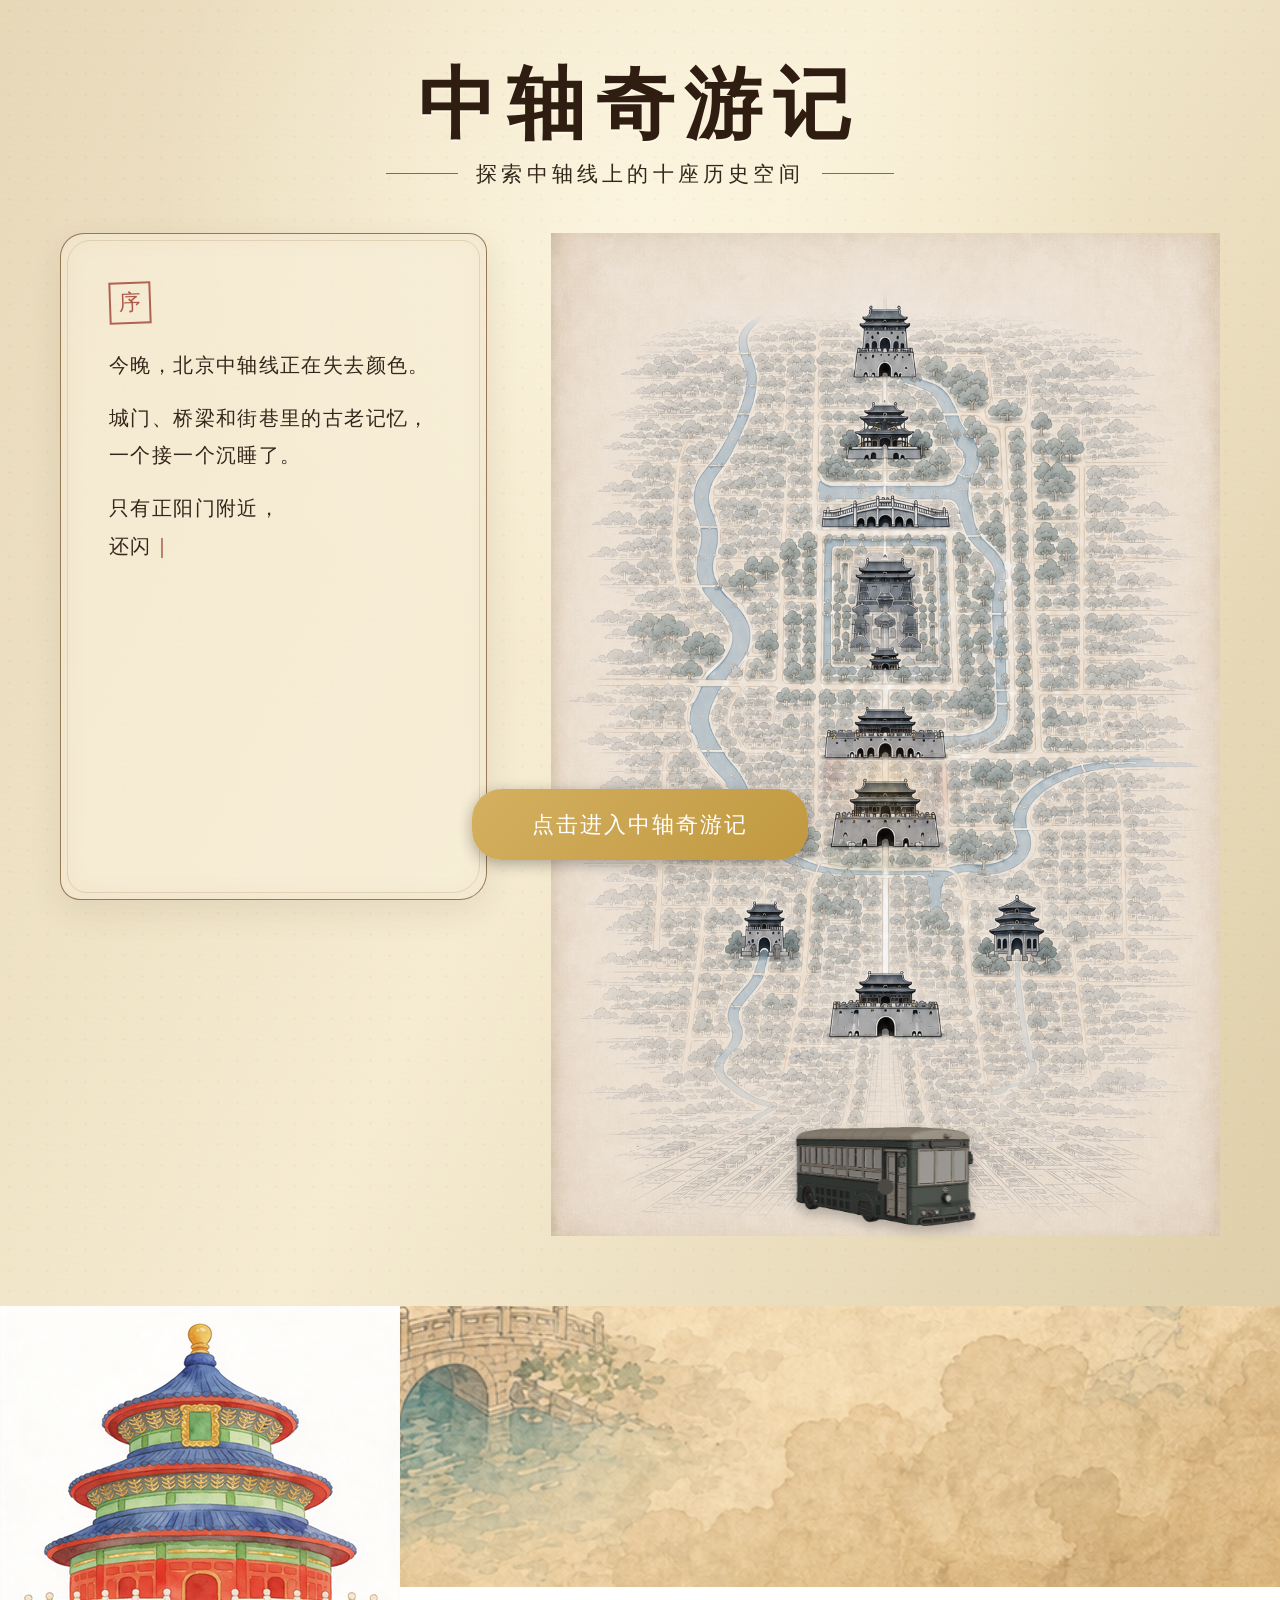
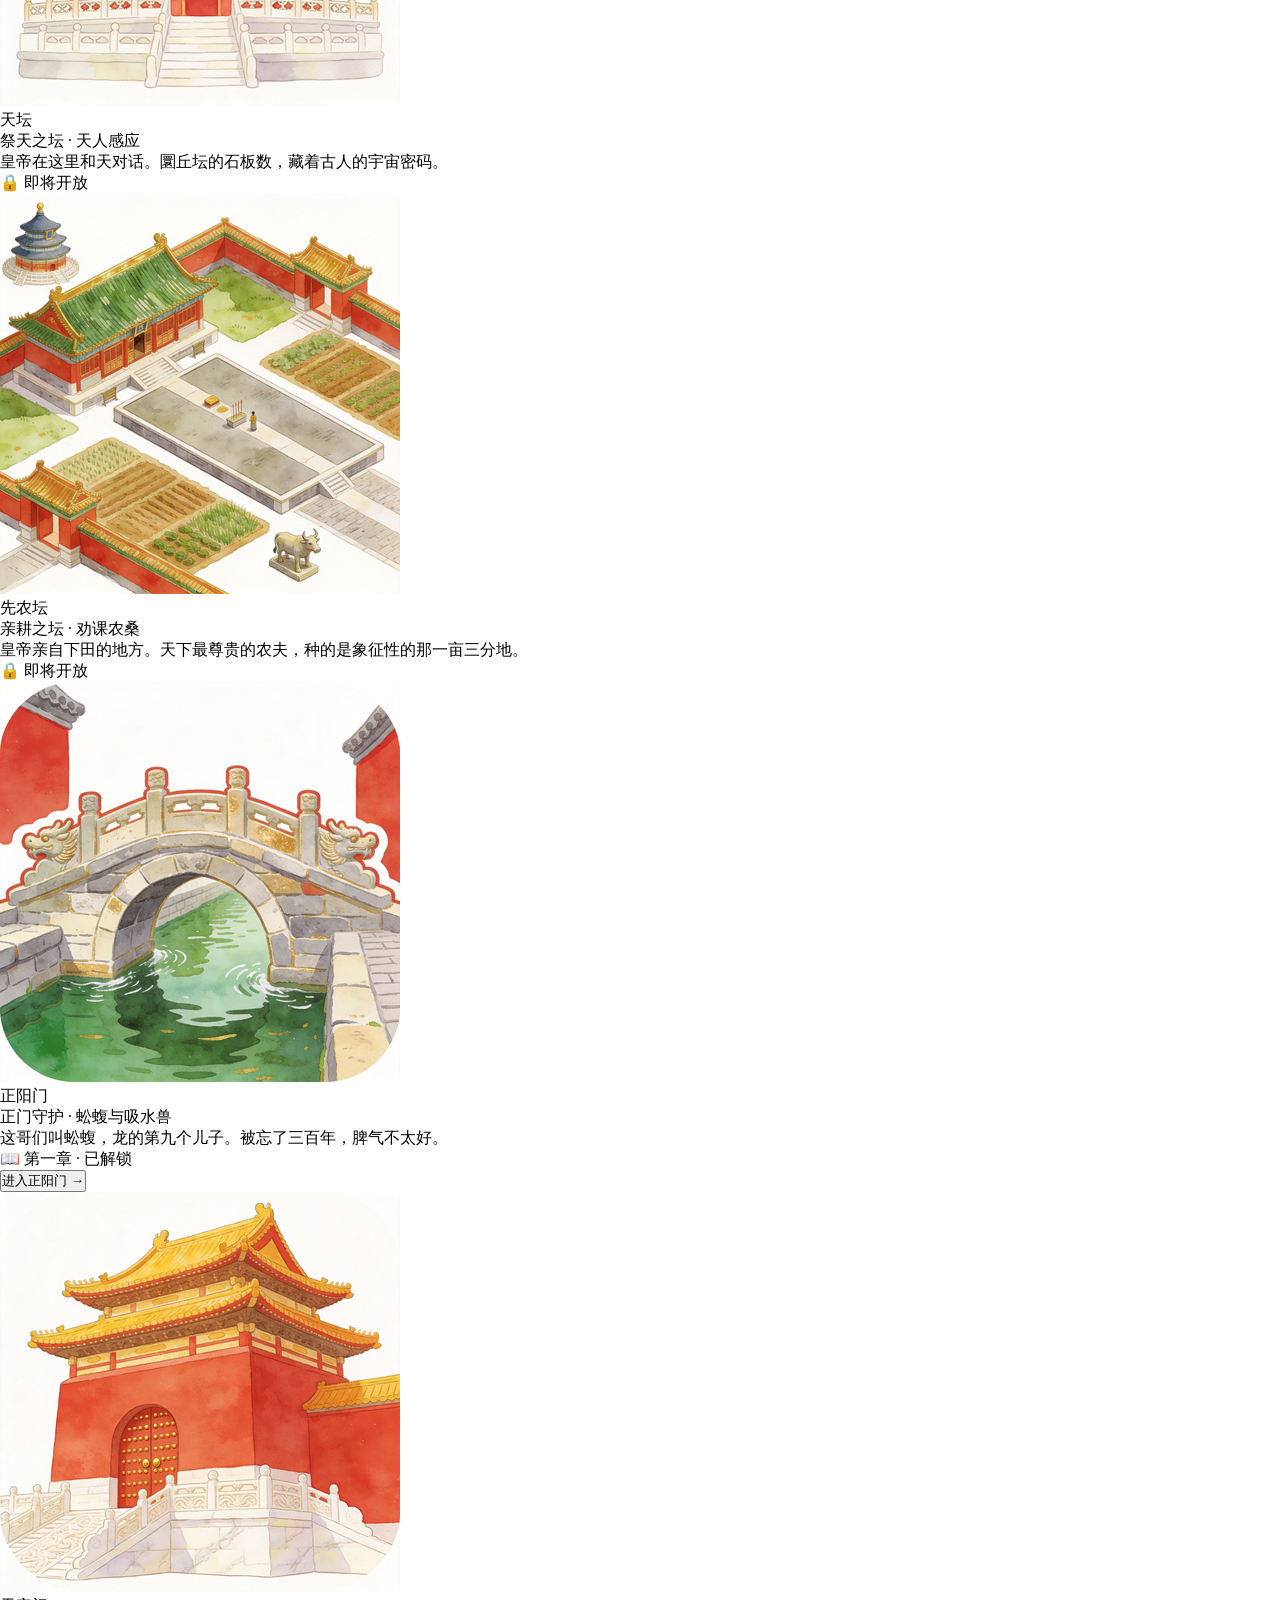
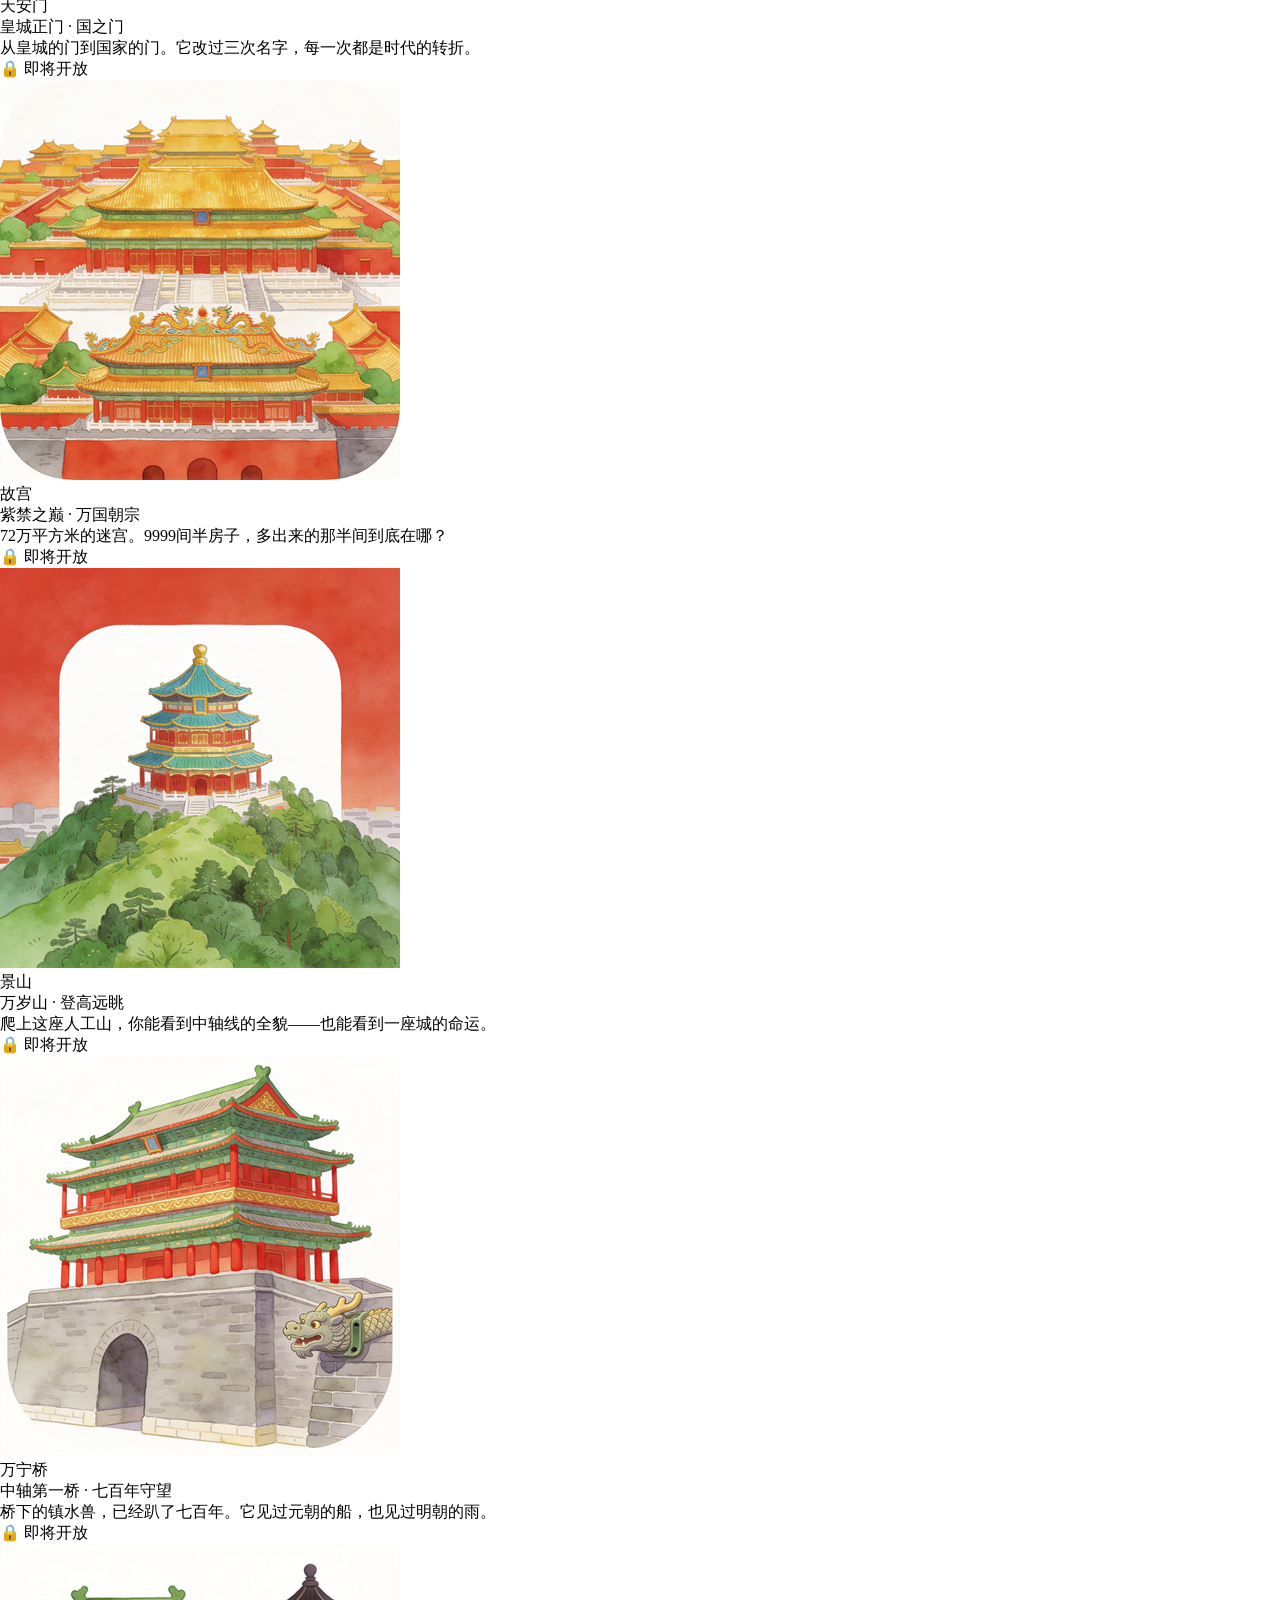
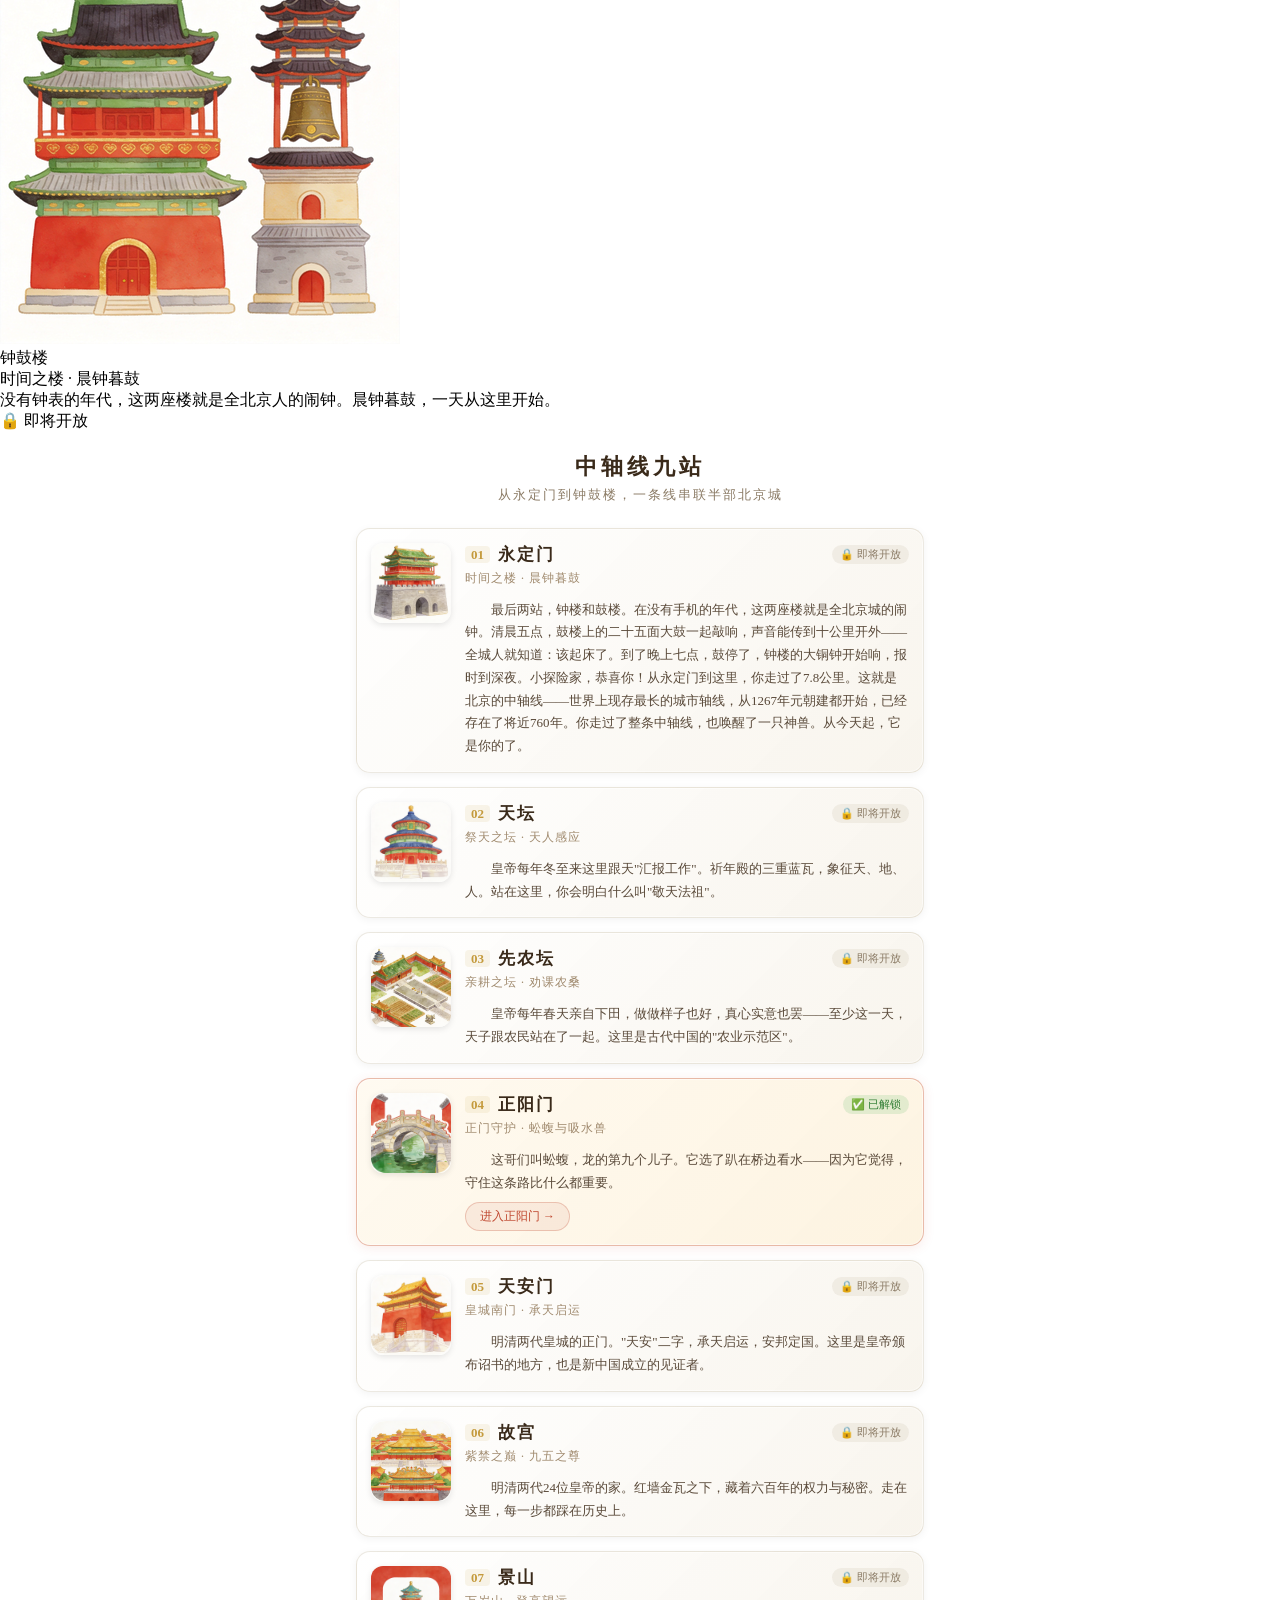
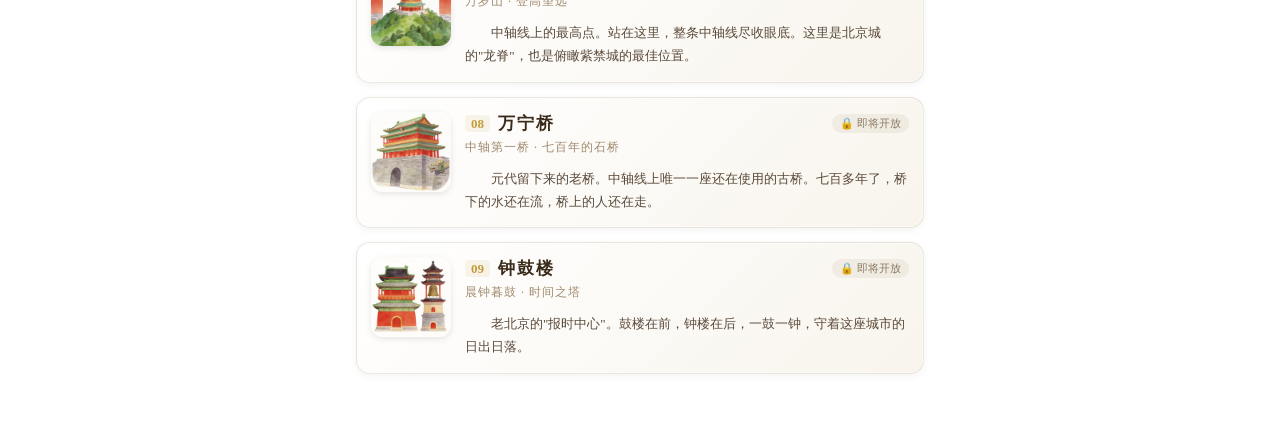
==== commit ce83de55: "fix: 删除重复的大图区域，更新9站完整故事文案（PDF v2），移除文案行数限制" ====
--- a/index.html
+++ b/index.html
@@ -90,10 +90,8 @@
         </div>
     </header>
 
-    <!-- ====== 中轴线旅程地图 ====== -->
-    <main class="map-container journey-map-v2">
-        <!-- 中轴线（直线贯穿） -->
-        <div class="axis-line-v2"></div>
+    <!-- ====== 地图主体 ====== -->
+    <main class="map-container">
         
         <!-- 铛铛车导游（跟随当前站） -->
         <div class="tram-guide-v2" id="tram-guide-v2">
@@ -104,13 +102,6 @@
             </div>
         </div>
         
-        <!-- 9站卡片 -->
-        <div class="journey-cards-v2" id="journey-cards-v2">
-            <!-- 永定门 -->
-            <div class="station-card-v2 locked" data-station="0" onclick="showToast()">
-                <div class="card-image-v2">
-                    <img src="assets/stations/station-yongdingmen.png?v=20260720c" alt="永定门">
-                </div>
                 <div class="card-content-v2">
                     <div class="card-station-name">永定门</div>
                     <div class="card-station-subtitle">南大门 · 城防之始</div>
@@ -225,11 +216,157 @@
             </div>
         </div>
         
-        <!-- 底部旅程控制 -->
-        <div class="journey-control-v2" id="journey-control-v2" style="display:none;">
-            <div class="journey-progress-v2" id="journey-progress-v2">1 / 9</div>
-            <button class="journey-next-btn" id="journey-next-btn" onclick="nextJourneyStation()">开始旅程 →</button>
-        </div>
+        <!-- ====== 9站导览区域 ====== -->
+        <section class="station-guide">
+            <h2 class="station-guide-title">中轴线九站</h2>
+            <p class="station-guide-subtitle">从永定门到钟鼓楼，一条线串联半部北京城</p>
+
+            <!-- 站点1：永定门 -->
+            <div class="station-guide-card">
+                <div class="sgc-image">
+                    <img src="assets/stations/station-yongdingmen.png" alt="永定门">
+                </div>
+                <div class="sgc-content">
+                    <div class="sgc-header">
+                        <span class="sgc-number">01</span>
+                        <h3 class="sgc-title">永定门</h3>
+                        <span class="sgc-badge locked">🔒 即将开放</span>
+                    </div>
+                    <div class="sgc-subtitle">时间之楼 · 晨钟暮鼓</div>
+                    <p class="sgc-description">最后两站，钟楼和鼓楼。在没有手机的年代，这两座楼就是全北京城的闹钟。清晨五点，鼓楼上的二十五面大鼓一起敲响，声音能传到十公里开外——全城人就知道：该起床了。到了晚上七点，鼓停了，钟楼的大铜钟开始响，报时到深夜。小探险家，恭喜你！从永定门到这里，你走过了7.8公里。这就是北京的中轴线——世界上现存最长的城市轴线，从1267年元朝建都开始，已经存在了将近760年。你走过了整条中轴线，也唤醒了一只神兽。从今天起，它是你的了。</p>
+                </div>
+            </div>
+
+            <!-- 站点2：天坛 -->
+            <div class="station-guide-card">
+                <div class="sgc-image">
+                    <img src="assets/stations/station-tiantan.png" alt="天坛">
+                </div>
+                <div class="sgc-content">
+                    <div class="sgc-header">
+                        <span class="sgc-number">02</span>
+                        <h3 class="sgc-title">天坛</h3>
+                        <span class="sgc-badge locked">🔒 即将开放</span>
+                    </div>
+                    <div class="sgc-subtitle">祭天之坛 · 天人感应</div>
+                    <p class="sgc-description">皇帝每年冬至来这里跟天"汇报工作"。祈年殿的三重蓝瓦，象征天、地、人。站在这里，你会明白什么叫"敬天法祖"。</p>
+                </div>
+            </div>
+
+            <!-- 站点3：先农坛 -->
+            <div class="station-guide-card">
+                <div class="sgc-image">
+                    <img src="assets/stations/station-xiantan.png" alt="先农坛">
+                </div>
+                <div class="sgc-content">
+                    <div class="sgc-header">
+                        <span class="sgc-number">03</span>
+                        <h3 class="sgc-title">先农坛</h3>
+                        <span class="sgc-badge locked">🔒 即将开放</span>
+                    </div>
+                    <div class="sgc-subtitle">亲耕之坛 · 劝课农桑</div>
+                    <p class="sgc-description">皇帝每年春天亲自下田，做做样子也好，真心实意也罢——至少这一天，天子跟农民站在了一起。这里是古代中国的"农业示范区"。</p>
+                </div>
+            </div>
+
+            <!-- 站点4：正阳门（已解锁） -->
+            <div class="station-guide-card unlocked">
+                <div class="sgc-image">
+                    <img src="assets/stations/station-zhengyangmen.png" alt="正阳门">
+                </div>
+                <div class="sgc-content">
+                    <div class="sgc-header">
+                        <span class="sgc-number">04</span>
+                        <h3 class="sgc-title">正阳门</h3>
+                        <span class="sgc-badge unlocked">✅ 已解锁</span>
+                    </div>
+                    <div class="sgc-subtitle">正门守护 · 蚣蝮与吸水兽</div>
+                    <p class="sgc-description">这哥们叫蚣蝮，龙的第九个儿子。它选了趴在桥边看水——因为它觉得，守住这条路比什么都重要。</p>
+                    <button class="sgc-enter-btn" onclick="event.stopPropagation(); goToStation();">进入正阳门 →</button>
+                </div>
+            </div>
+
+            <!-- 站点5：天安门 -->
+            <div class="station-guide-card">
+                <div class="sgc-image">
+                    <img src="assets/stations/station-tiananmen.png" alt="天安门">
+                </div>
+                <div class="sgc-content">
+                    <div class="sgc-header">
+                        <span class="sgc-number">05</span>
+                        <h3 class="sgc-title">天安门</h3>
+                        <span class="sgc-badge locked">🔒 即将开放</span>
+                    </div>
+                    <div class="sgc-subtitle">皇城南门 · 承天启运</div>
+                    <p class="sgc-description">明清两代皇城的正门。"天安"二字，承天启运，安邦定国。这里是皇帝颁布诏书的地方，也是新中国成立的见证者。</p>
+                </div>
+            </div>
+
+            <!-- 站点6：故宫 -->
+            <div class="station-guide-card">
+                <div class="sgc-image">
+                    <img src="assets/stations/station-palace.png" alt="故宫">
+                </div>
+                <div class="sgc-content">
+                    <div class="sgc-header">
+                        <span class="sgc-number">06</span>
+                        <h3 class="sgc-title">故宫</h3>
+                        <span class="sgc-badge locked">🔒 即将开放</span>
+                    </div>
+                    <div class="sgc-subtitle">紫禁之巅 · 九五之尊</div>
+                    <p class="sgc-description">明清两代24位皇帝的家。红墙金瓦之下，藏着六百年的权力与秘密。走在这里，每一步都踩在历史上。</p>
+                </div>
+            </div>
+
+            <!-- 站点7：景山 -->
+            <div class="station-guide-card">
+                <div class="sgc-image">
+                    <img src="assets/stations/station-jingshan.png" alt="景山">
+                </div>
+                <div class="sgc-content">
+                    <div class="sgc-header">
+                        <span class="sgc-number">07</span>
+                        <h3 class="sgc-title">景山</h3>
+                        <span class="sgc-badge locked">🔒 即将开放</span>
+                    </div>
+                    <div class="sgc-subtitle">万岁山 · 登高望远</div>
+                    <p class="sgc-description">中轴线上的最高点。站在这里，整条中轴线尽收眼底。这里是北京城的"龙脊"，也是俯瞰紫禁城的最佳位置。</p>
+                </div>
+            </div>
+
+            <!-- 站点8：万宁桥 -->
+            <div class="station-guide-card">
+                <div class="sgc-image">
+                    <img src="assets/stations/station-wanning-bridge.png" alt="万宁桥">
+                </div>
+                <div class="sgc-content">
+                    <div class="sgc-header">
+                        <span class="sgc-number">08</span>
+                        <h3 class="sgc-title">万宁桥</h3>
+                        <span class="sgc-badge locked">🔒 即将开放</span>
+                    </div>
+                    <div class="sgc-subtitle">中轴第一桥 · 七百年的石桥</div>
+                    <p class="sgc-description">元代留下来的老桥。中轴线上唯一一座还在使用的古桥。七百多年了，桥下的水还在流，桥上的人还在走。</p>
+                </div>
+            </div>
+
+            <!-- 站点9：钟鼓楼 -->
+            <div class="station-guide-card">
+                <div class="sgc-image">
+                    <img src="assets/stations/station-zhonggulou.png" alt="钟鼓楼">
+                </div>
+                <div class="sgc-content">
+                    <div class="sgc-header">
+                        <span class="sgc-number">09</span>
+                        <h3 class="sgc-title">钟鼓楼</h3>
+                        <span class="sgc-badge locked">🔒 即将开放</span>
+                    </div>
+                    <div class="sgc-subtitle">晨钟暮鼓 · 时间之塔</div>
+                    <p class="sgc-description">老北京的"报时中心"。鼓楼在前，钟楼在后，一鼓一钟，守着这座城市的日出日落。</p>
+                </div>
+            </div>
+        </section>
+        
     </main>
 
     <!-- ====== Toast提示 ====== -->
@@ -1481,96 +1618,43 @@
     <script src="js/home-story-config.js?v=20260714b"></script>
     <script src="js/home-story.js?v=20260714d"></script>
 <script>
-// ====== 旅程地图 V2 逻辑 ======
 (function() {
+    'use strict';
+
+    // 站点数据（保留用于向后兼容）
     var stations = [
-        { name: '永定门', dialogue: '永定门。中轴线最南头，起点。名字意思是"永远安定"。从这里出发，我们沿中轴线一路向北！' },
-        { name: '天坛', dialogue: '天坛。皇帝祭天的地方。屋顶是蓝色的——因为蓝色代表天。在这儿说话，据说老天爷能听到。' },
-        { name: '先农坛', dialogue: '先农坛。皇帝每年春天得在这亲自下地种一回田——对，皇帝种田。你想想那个画面……估计种得不怎么样。' },
-        { name: '正阳门', dialogue: '正阳门到了！看到那只灰不溜秋的小兽了吗？它叫蚣蝮，被忘了三百年，脾气不太好。不过如果你帮它找回纹饰……它可能会对你笑一下。' },
-        { name: '天安门', dialogue: '天安门。以前叫承天门，皇城的正门。普通人连靠近都不行。现在嘛，谁都能去拍照打卡。' },
-        { name: '故宫', dialogue: '故宫到了。全世界最大的宫殿，传说有 9999 间半房子。黄的顶、红的墙、白的石头底座——皇家标配。' },
-        { name: '景山', dialogue: '景山。爬上去能俯瞰整个故宫——金灿灿的屋顶铺满眼睛。不过今天没空爬山，继续往北走。' },
-        { name: '万宁桥', dialogue: '这座桥 700 多年了，中轴线上最老的建筑。全是石头砌的，到现在还结实着呢。' },
-        { name: '钟鼓楼', dialogue: '钟鼓楼到了。古时候没有闹钟，全北京城靠这俩楼知道几点——鼓楼打鼓，钟楼敲钟。旅程结束，准备冒险吧！', isFinal: true }
+        { name: '永定门', dialogue: '永定门。中轴线的起点。名字里藏着这座城市最朴素的愿望——永远安定。' },
+        { name: '天坛', dialogue: '天坛。皇帝每年冬至来这里跟天"汇报工作"。祈年殿的三重蓝瓦，象征天、地、人。' },
+        { name: '先农坛', dialogue: '先农坛。皇帝每年春天亲自下田，做做样子也好，真心实意也罢——至少这一天，天子跟农民站在了一起。' },
+        { name: '正阳门', dialogue: '这哥们叫蚣蝮，龙的第九个儿子。它选了趴在桥边看水——因为它觉得，守住这条路比什么都重要。', isFinal: true },
+        { name: '天安门', dialogue: '天安门。明清两代皇城的正门。"天安"二字，承天启运，安邦定国。' },
+        { name: '故宫', dialogue: '故宫。明清两代24位皇帝的家。红墙金瓦之下，藏着六百年的权力与秘密。' },
+        { name: '景山', dialogue: '景山。中轴线上的最高点。站在这里，整条中轴线尽收眼底。' },
+        { name: '万宁桥', dialogue: '万宁桥。元代留下来的老桥。中轴线上唯一一座还在使用的古桥。七百多年了，桥下的水还在流。' },
+        { name: '钟鼓楼', dialogue: '钟鼓楼。老北京的"报时中心"。鼓楼在前，钟楼在后，一鼓一钟，守着这座城市的日出日落。' }
     ];
-    
-    var currentStation = -1;
-    var guideBubble = document.getElementById('tram-guide-bubble');
-    var guideTitle = document.getElementById('tram-guide-title');
-    var guideBody = document.getElementById('tram-guide-body');
-    var progressEl = document.getElementById('journey-progress-v2');
-    var nextBtn = document.getElementById('journey-next-btn');
-    
-    function showStation(index) {
-        var station = stations[index];
-        currentStation = index;
-        
-        // 更新铛铛车对话
-        if (guideTitle && guideBody) {
-            guideTitle.textContent = station.name;
-            guideBody.textContent = station.dialogue;
+
+    // 启动旅程函数 - 由home-story的enterGame调用
+    window.startJourney = function() {
+        console.log('[startJourney] Called');
+        var wrapper = document.getElementById('journey-wrapper');
+        if (wrapper) {
+            wrapper.style.display = 'block';
+            void wrapper.offsetHeight;
         }
-        
-        // 高亮当前卡片
-        var cards = document.querySelectorAll('.station-card-v2');
-        cards.forEach(function(card, i) {
-            card.classList.remove('active');
-            if (i === index) {
-                card.classList.add('active');
-                card.scrollIntoView({ behavior: 'smooth', block: 'center' });
-            }
-        });
-        
-        // 更新进度和按钮
-        if (progressEl) {
-            progressEl.textContent = (index + 1) + ' / 9';
+        // 滚动到旅程区域
+        if (wrapper) {
+            wrapper.scrollIntoView({ behavior: 'smooth', block: 'start' });
         }
-        if (nextBtn) {
-            nextBtn.textContent = station.isFinal ? '开始冒险 →' : '下一站 →';
-        }
-    }
-    
-    window.nextJourneyStation = function() {
-        if (currentStation < stations.length - 1) {
-            showStation(currentStation + 1);
-        } else {
-            // 旅程完成，进入正阳门
+        // 标记旅程已看过
+        setTimeout(function() {
             localStorage.setItem('tram_journey_seen', 'true');
-            if (typeof showView === 'function') showView('zhengyangmen');
-            if (typeof showPage === 'function') showPage(2);
-        }
+        }, 1000);
     };
-    
-    window.startJourney = function() {
-        var wrapper = document.getElementById('journey-wrapper');
-        if (wrapper) wrapper.style.display = 'block';
-        if (wrapper) wrapper.scrollIntoView({ behavior: 'smooth', block: 'start' });
-        setTimeout(function() {
-            showStation(0);
-        }, 300);
-    };
-    
-    window.enterStation = function(index) {
-        if (index === 3) {
-            // 正阳门 - 跳转到正阳门页面
-            if (typeof showView === 'function') showView('zhengyangmen');
-            if (typeof showPage === 'function') showPage(2);
-        } else {
-            showToast();
-        }
-    };
-    
-    window.goToZhengyangmen = function() {
-        if (typeof showView === 'function') showView('zhengyangmen');
-        if (typeof showPage === 'function') showPage(2);
-    };
-    // 页面加载后自动初始化第一站
-    if (document.readyState === 'loading') {
-        document.addEventListener('DOMContentLoaded', function() { showStation(0); });
-    } else {
-        showStation(0);
-    }
+
+    // 暴露stations供外部调用
+    window._journeyStations = stations;
+
 })();
 </script>
 
--- a/styles/main.css
+++ b/styles/main.css
@@ -4715,6 +4715,16 @@
     filter: grayscale(0.4) opacity(0.7);
 }
 
+.mini-img {
+    width: 36px;
+    height: 36px;
+    border-radius: 8px;
+    object-fit: cover;
+    flex-shrink: 0;
+    border: 1px solid rgba(180,168,140,0.25);
+    box-shadow: 0 1px 3px rgba(0,0,0,0.08);
+}
+
 /* 锁图标 */
 .mini-lock {
     font-size: 11px;
@@ -4860,290 +4870,163 @@
     opacity: 1 !important;
 }
 
-/* ====== 旅程地图 V2 ====== */
-.journey-map-v2 {
-    max-width: 800px;
+/* ====== 9站导览区域 ====== */
+.station-guide {
+    padding: 20px 16px 40px;
+    max-width: 600px;
     margin: 0 auto;
-    padding: 20px 16px 80px;
+}
+
+.station-guide-title {
+    font-family: 'KaiTi', 'STKaiti', '楷体', serif;
+    font-size: 22px;
+    color: #3a2a1a;
+    text-align: center;
+    margin: 0 0 4px 0;
+    letter-spacing: 4px;
+}
+
+.station-guide-subtitle {
+    font-family: 'KaiTi', 'STKaiti', '楷体', serif;
+    font-size: 13px;
+    color: #8a7a64;
+    text-align: center;
+    margin: 0 0 24px 0;
+    letter-spacing: 2px;
+}
+
+.station-guide-card {
+    display: flex;
+    align-items: stretch;
+    gap: 14px;
+    padding: 14px;
+    margin-bottom: 14px;
+    background: linear-gradient(135deg, rgba(255,255,255,0.92), rgba(248,244,236,0.95));
+    border: 1px solid rgba(180,168,140,0.25);
+    border-radius: 14px;
+    box-shadow: 0 2px 8px rgba(0,0,0,0.05), 0 0 0 1px rgba(255,255,255,0.5) inset;
+    transition: all 0.25s ease;
     position: relative;
-}
-
-/* 中轴线 - 毛笔飞白直线 */
-.axis-line-v2 {
-    position: absolute;
-    left: 50%;
-    top: 0;
-    bottom: 80px;
-    width: 3px;
-    background: 
-        repeating-linear-gradient(
-            180deg,
-            var(--ink) 0px,
-            var(--ink-light) 2px,
-            transparent 3px,
-            transparent 5px,
-            var(--ink) 5px,
-            var(--ink-light) 8px,
-            transparent 9px,
-            transparent 14px,
-            var(--ink-light) 14px,
-            var(--ink) 16px
-        );
-    transform: translateX(-50%);
-    opacity: 0.35;
-    z-index: 0;
-    border-radius: 2px;
-}
-
-/* 铛铛车导游 */
-.tram-guide-v2 {
-    position: relative;
-    z-index: 10;
-    display: flex;
-    align-items: flex-start;
-    gap: 16px;
-    margin-bottom: 40px;
-    padding: 20px;
-    background: linear-gradient(180deg, #fdf8ef 0%, #f5e8c8 100%);
-    border: 2px solid rgba(184, 148, 62, 0.25);
-    border-radius: 16px;
-    box-shadow: 0 4px 16px rgba(139, 110, 50, 0.1);
-    transition: transform 0.4s ease;
-}
-
-.tram-guide-img {
+    overflow: hidden;
+}
+
+.station-guide-card:hover {
+    transform: translateY(-2px);
+    box-shadow: 0 4px 16px rgba(0,0,0,0.08), 0 0 0 1px rgba(255,255,255,0.5) inset;
+    border-color: rgba(180,168,140,0.4);
+}
+
+.station-guide-card.unlocked {
+    border-color: rgba(192, 72, 48, 0.35);
+    background: linear-gradient(135deg, rgba(255,250,240,0.95), rgba(253,243,224,0.98));
+    box-shadow: 0 2px 12px rgba(192,72,48,0.1), 0 0 0 1px rgba(255,255,255,0.5) inset;
+}
+
+.station-guide-card.unlocked:hover {
+    box-shadow: 0 4px 20px rgba(192,72,48,0.15), 0 0 0 1px rgba(255,255,255,0.5) inset;
+}
+
+.sgc-image {
+    flex-shrink: 0;
     width: 80px;
-    height: auto;
-    flex-shrink: 0;
-    filter: drop-shadow(0 2px 4px rgba(0,0,0,0.15));
-}
-
-.tram-guide-bubble {
+    height: 80px;
+    border-radius: 12px;
+    overflow: hidden;
+    box-shadow: 0 2px 6px rgba(0,0,0,0.1);
+}
+
+.sgc-image img {
+    width: 100%;
+    height: 100%;
+    object-fit: cover;
+    display: block;
+}
+
+.sgc-content {
     flex: 1;
-    min-width: 0;
-}
-
-.tram-guide-bubble strong {
-    display: block;
-    margin-bottom: 6px;
-    color: var(--vermillion);
-    font-size: 16px;
-    font-family: 'STKaiti', 'KaiTi', serif;
-}
-
-.tram-guide-bubble p {
-    margin: 0;
-    font-size: 14px;
-    line-height: 1.8;
-    color: var(--ink);
-    font-family: 'STKaiti', 'KaiTi', serif;
-}
-
-/* 站点卡片 */
-.journey-cards-v2 {
-    position: relative;
-    z-index: 1;
     display: flex;
     flex-direction: column;
-    gap: 24px;
-}
-
-.station-card-v2 {
-    display: flex;
-    align-items: stretch;
-    background: linear-gradient(180deg, #fdf8ef 0%, #f5e8c8 100%);
-    border: 2px solid rgba(184, 148, 62, 0.25);
-    border-radius: 16px;
-    overflow: hidden;
-    box-shadow: 0 4px 12px rgba(139, 110, 50, 0.08);
-    transition: transform 0.3s ease, box-shadow 0.3s ease, opacity 0.3s ease;
-    cursor: pointer;
-}
-
-.station-card-v2:hover {
-    transform: translateY(-2px);
-    box-shadow: 0 6px 20px rgba(139, 110, 50, 0.15);
-}
-
-.station-card-v2.locked {
-    opacity: 0.6;
-    filter: saturate(0.5);
-}
-
-.station-card-v2.locked:hover {
-    opacity: 0.8;
-    transform: none;
-}
-
-.station-card-v2.unlocked {
-    opacity: 1;
-}
-
-.station-card-v2.featured {
-    border-color: rgba(192, 57, 43, 0.4);
-    box-shadow: 0 4px 20px rgba(192, 57, 43, 0.15);
-}
-
-.station-card-v2.active {
-    border-color: rgba(192, 57, 43, 0.6);
-    box-shadow: 0 0 0 3px rgba(192, 57, 43, 0.15), 0 6px 24px rgba(192, 57, 43, 0.2);
-    transform: translateY(-3px) scale(1.02);
-}
-
-/* 卡片图片 */
-.card-image-v2 {
-    width: 140px;
-    flex-shrink: 0;
-    background: rgba(255,255,255,0.5);
+    justify-content: center;
+    min-width: 0;
+}
+
+.sgc-header {
     display: flex;
     align-items: center;
-    justify-content: center;
-    padding: 12px;
-}
-
-.card-image-v2 img {
-    width: 100%;
-    height: 100%;
-    max-height: 140px;
-    object-fit: contain;
-    border-radius: 8px;
-}
-
-/* 卡片内容 */
-.card-content-v2 {
+    gap: 8px;
+    margin-bottom: 4px;
+}
+
+.sgc-number {
+    font-family: 'Georgia', serif;
+    font-size: 13px;
+    font-weight: bold;
+    color: #c49a3c;
+    background: rgba(196,154,60,0.1);
+    padding: 2px 6px;
+    border-radius: 4px;
+    line-height: 1;
+}
+
+.sgc-title {
+    font-family: 'KaiTi', 'STKaiti', '楷体', serif;
+    font-size: 17px;
+    font-weight: 700;
+    color: #3a2a1a;
+    margin: 0;
+    letter-spacing: 2px;
     flex: 1;
-    padding: 16px 20px;
-    display: flex;
-    flex-direction: column;
-    gap: 8px;
-}
-
-.card-station-name {
-    font-size: 20px;
-    font-weight: 900;
-    color: var(--ink);
-    font-family: 'STKaiti', 'KaiTi', serif;
-    letter-spacing: 2px;
-}
-
-.station-card-v2.unlocked .card-station-name {
-    color: var(--vermillion);
-}
-
-.card-station-subtitle {
+}
+
+.sgc-badge {
+    font-size: 11px;
+    padding: 2px 8px;
+    border-radius: 10px;
+    white-space: nowrap;
+    font-weight: 500;
+}
+
+.sgc-badge.locked {
+    background: rgba(180,168,140,0.15);
+    color: #8a7a64;
+}
+
+.sgc-badge.unlocked {
+    background: rgba(76,175,80,0.15);
+    color: #2e7d32;
+}
+
+.sgc-subtitle {
+    font-family: 'KaiTi', 'STKaiti', '楷体', serif;
+    font-size: 12px;
+    color: #a08a6e;
+    margin-bottom: 6px;
+    letter-spacing: 1px;
+}
+
+.sgc-description {
     font-size: 13px;
-    color: var(--gold);
-    letter-spacing: 1px;
-}
-
-.card-story-hook {
-    font-size: 14px;
-    line-height: 1.7;
+    line-height: 1.75;
     color: #5a4a3a;
-    font-family: 'STKaiti', 'KaiTi', serif;
-}
-
-.card-status-v2 {
-    display: inline-flex;
-    align-items: center;
-    gap: 4px;
+    margin: 6px 0 0 0;
+    text-indent: 2em;
+}
+
+.sgc-enter-btn {
+    margin-top: 8px;
+    padding: 5px 14px;
     font-size: 12px;
-    padding: 4px 10px;
-    border-radius: 12px;
-    width: fit-content;
-}
-
-.card-status-v2.status-unlocked {
-    background: rgba(192, 57, 43, 0.1);
-    color: var(--vermillion);
-    border: 1px solid rgba(192, 57, 43, 0.2);
-}
-
-.card-status-v2.status-locked {
-    background: rgba(0,0,0,0.05);
-    color: #888;
-    border: 1px solid rgba(0,0,0,0.1);
-}
-
-.card-enter-btn {
-    margin-top: 8px;
-    padding: 8px 16px;
-    background: linear-gradient(135deg, #c04830, #a03828);
-    color: #fff8e6;
-    border: none;
-    border-radius: 20px;
-    font-size: 13px;
-    font-family: 'STKaiti', 'KaiTi', serif;
-    letter-spacing: 1px;
+    font-family: 'KaiTi', 'STKaiti', '楷体', serif;
+    color: #c04830;
+    background: rgba(192,72,48,0.08);
+    border: 1px solid rgba(192,72,48,0.25);
+    border-radius: 16px;
     cursor: pointer;
-    transition: transform 0.2s ease, box-shadow 0.2s ease;
-    width: fit-content;
-}
-
-.card-enter-btn:hover {
-    transform: translateY(-1px);
-    box-shadow: 0 3px 10px rgba(192, 72, 48, 0.4);
-}
-
-/* 底部旅程控制 */
-.journey-control-v2 {
-    position: relative;
-    z-index: 10;
-    margin-top: 40px;
-    text-align: center;
-}
-
-.journey-progress-v2 {
-    font-size: 14px;
-    color: var(--ink-light);
-    margin-bottom: 12px;
-}
-
-.journey-next-btn {
-    padding: 12px 28px;
-    background: linear-gradient(135deg, var(--gold), #b8943e);
-    color: #fff;
-    border: none;
-    border-radius: 24px;
-    font-size: 15px;
-    font-family: 'STKaiti', 'KaiTi', serif;
-    letter-spacing: 2px;
-    cursor: pointer;
-    transition: transform 0.2s ease, box-shadow 0.2s ease;
-}
-
-.journey-next-btn:hover {
-    transform: translateY(-2px);
-    box-shadow: 0 4px 12px rgba(184, 148, 62, 0.4);
-}
-
-/* 移动端适配 */
-@media (max-width: 768px) {
-    .station-card-v2 {
-        flex-direction: column;
-    }
-    
-    .card-image-v2 {
-        width: 100%;
-        height: 120px;
-        padding: 8px;
-    }
-    
-    .card-image-v2 img {
-        max-height: 100px;
-    }
-    
-    .tram-guide-v2 {
-        flex-direction: column;
-        align-items: center;
-        text-align: center;
-    }
-    
-    .tram-guide-img {
-        width: 60px;
-    }
-    
-    .axis-line-v2 {
-        left: 20px;
-    }
-}
+    transition: all 0.2s ease;
+    align-self: flex-start;
+}
+
+.sgc-enter-btn:hover {
+    background: rgba(192,72,48,0.15);
+    border-color: rgba(192,72,48,0.4);
+}
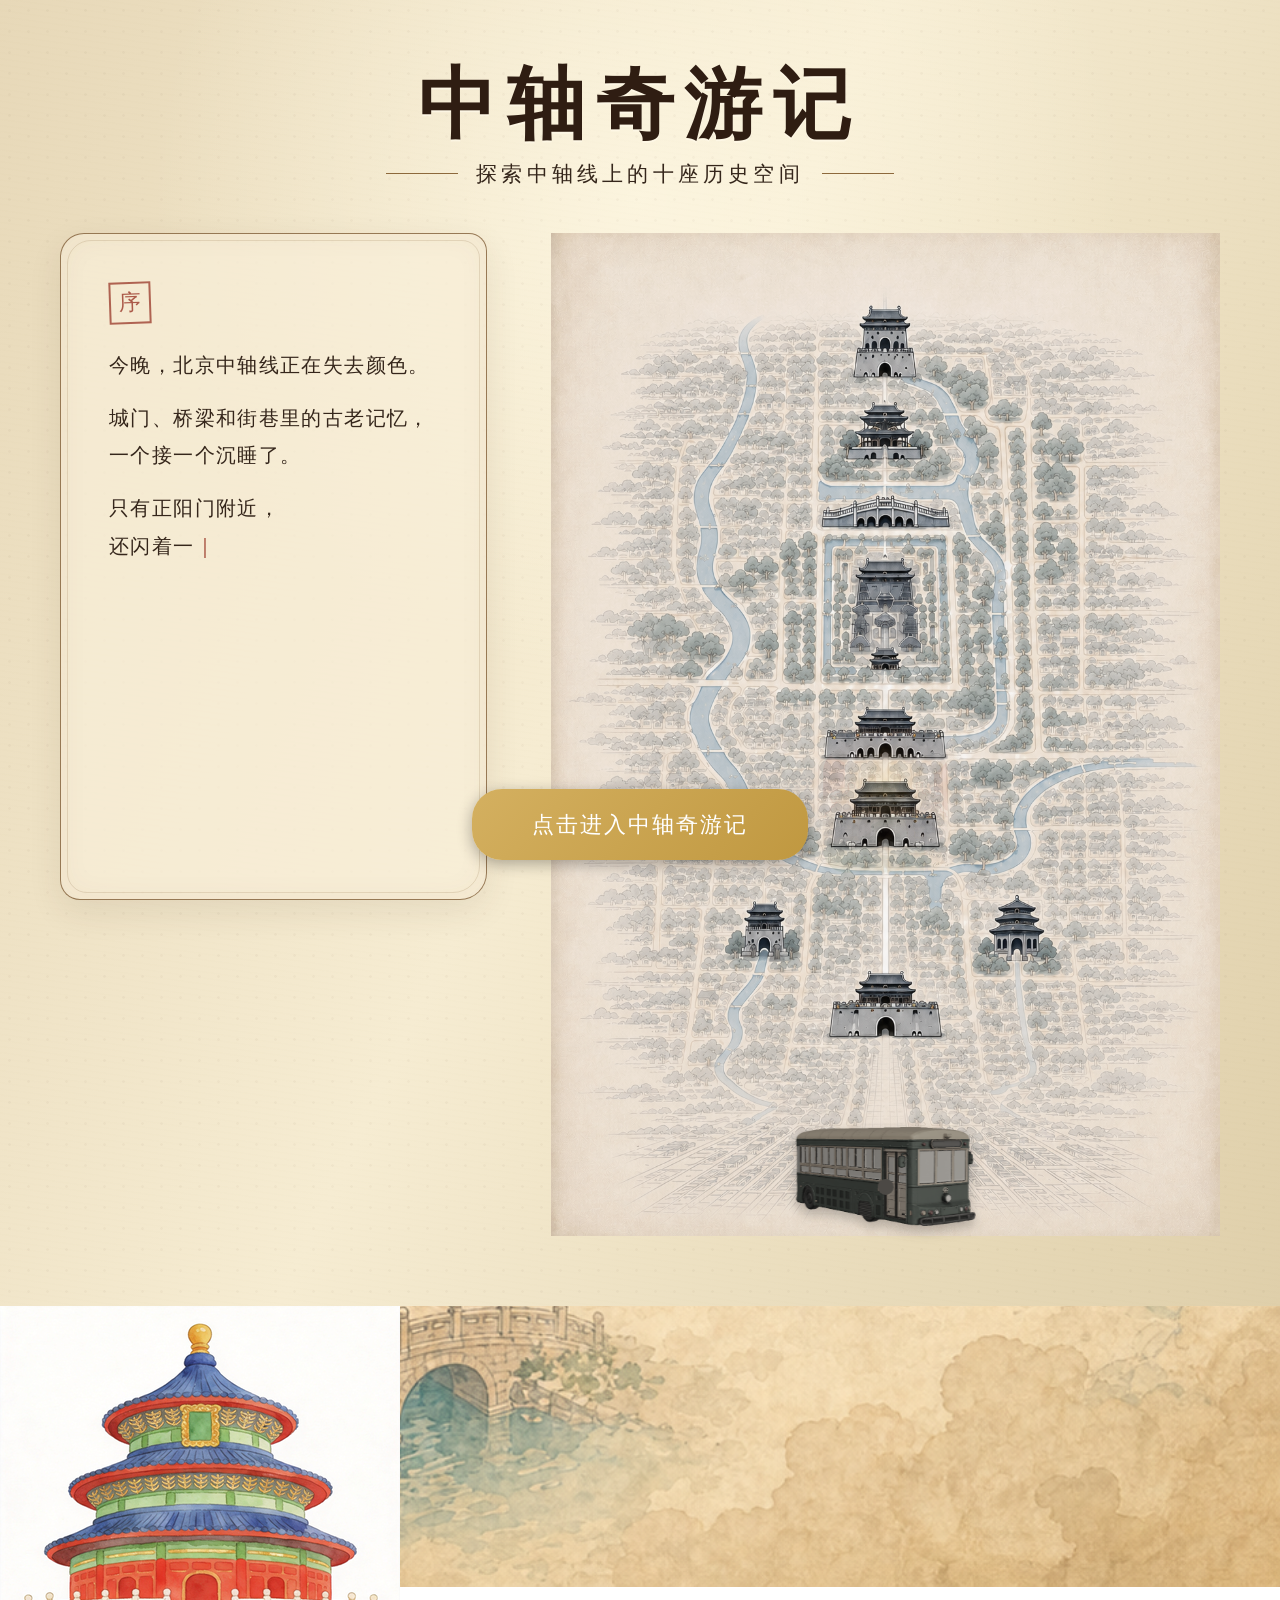
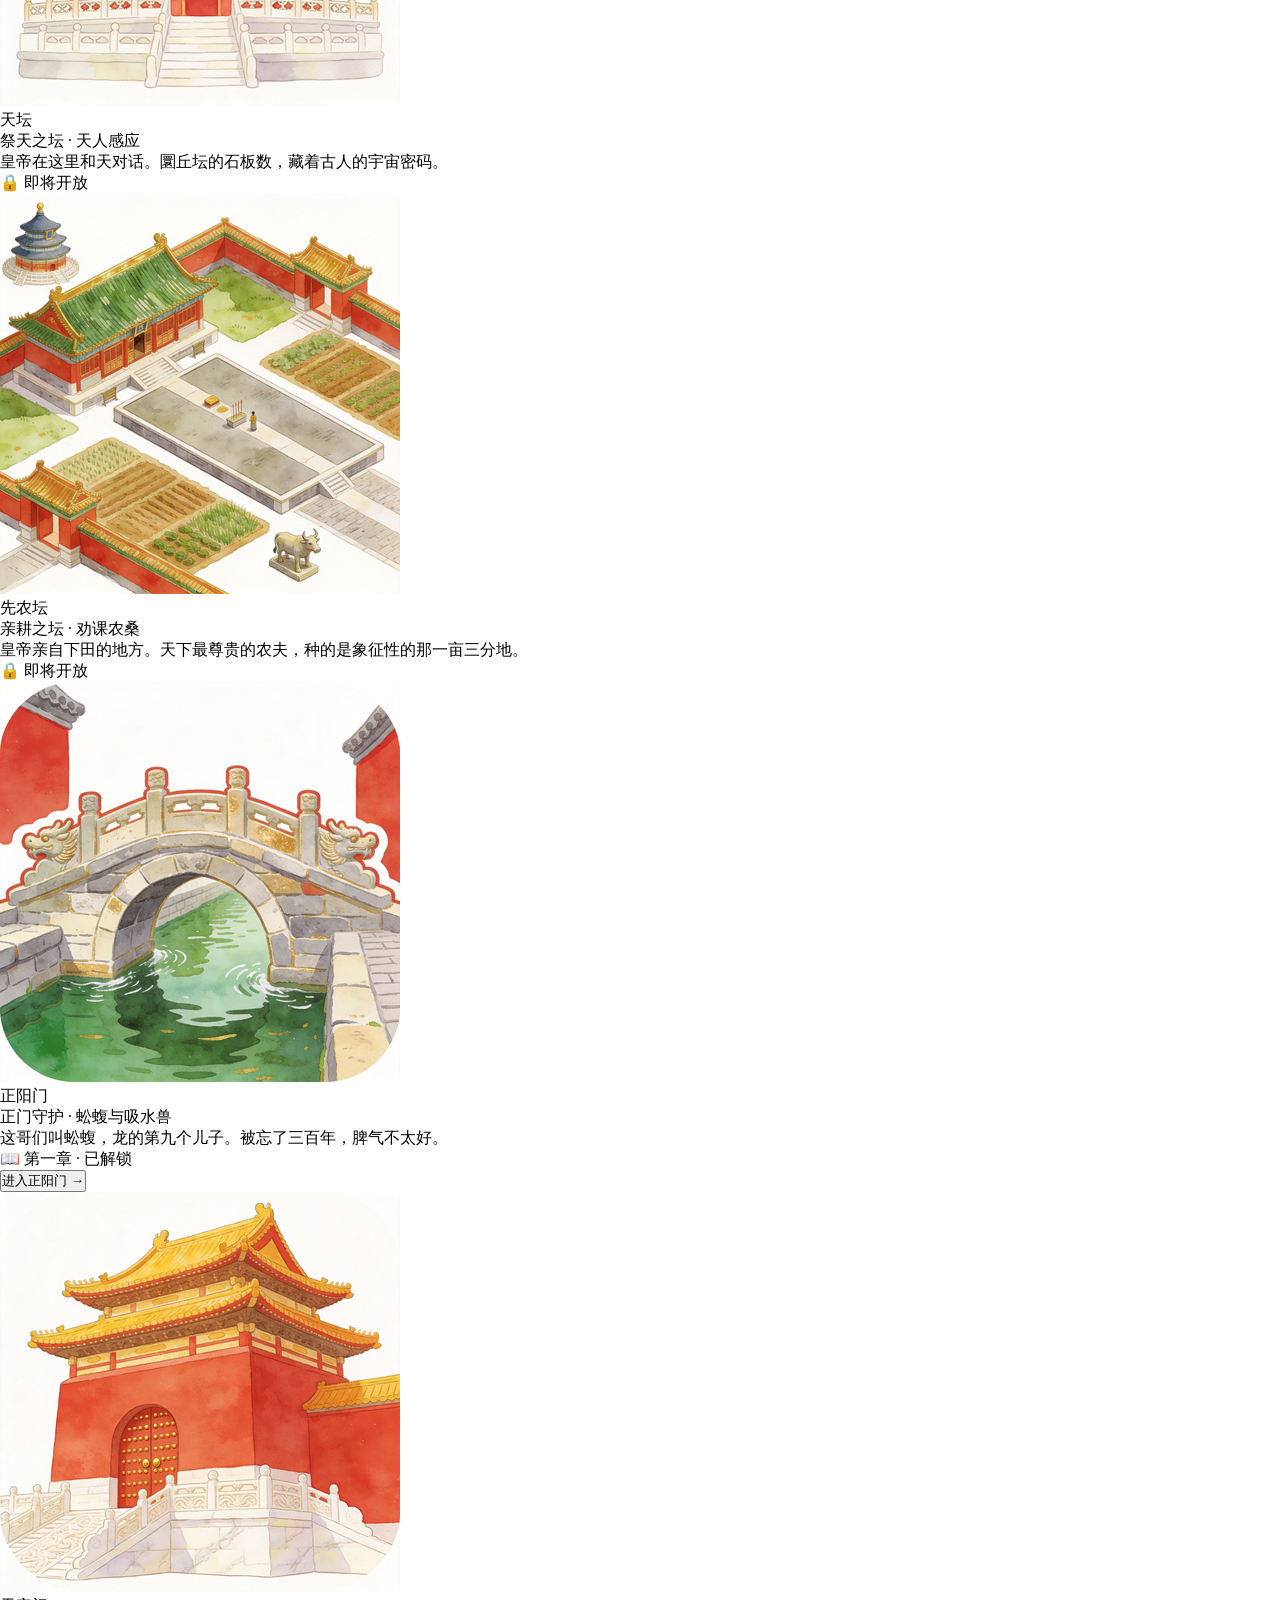
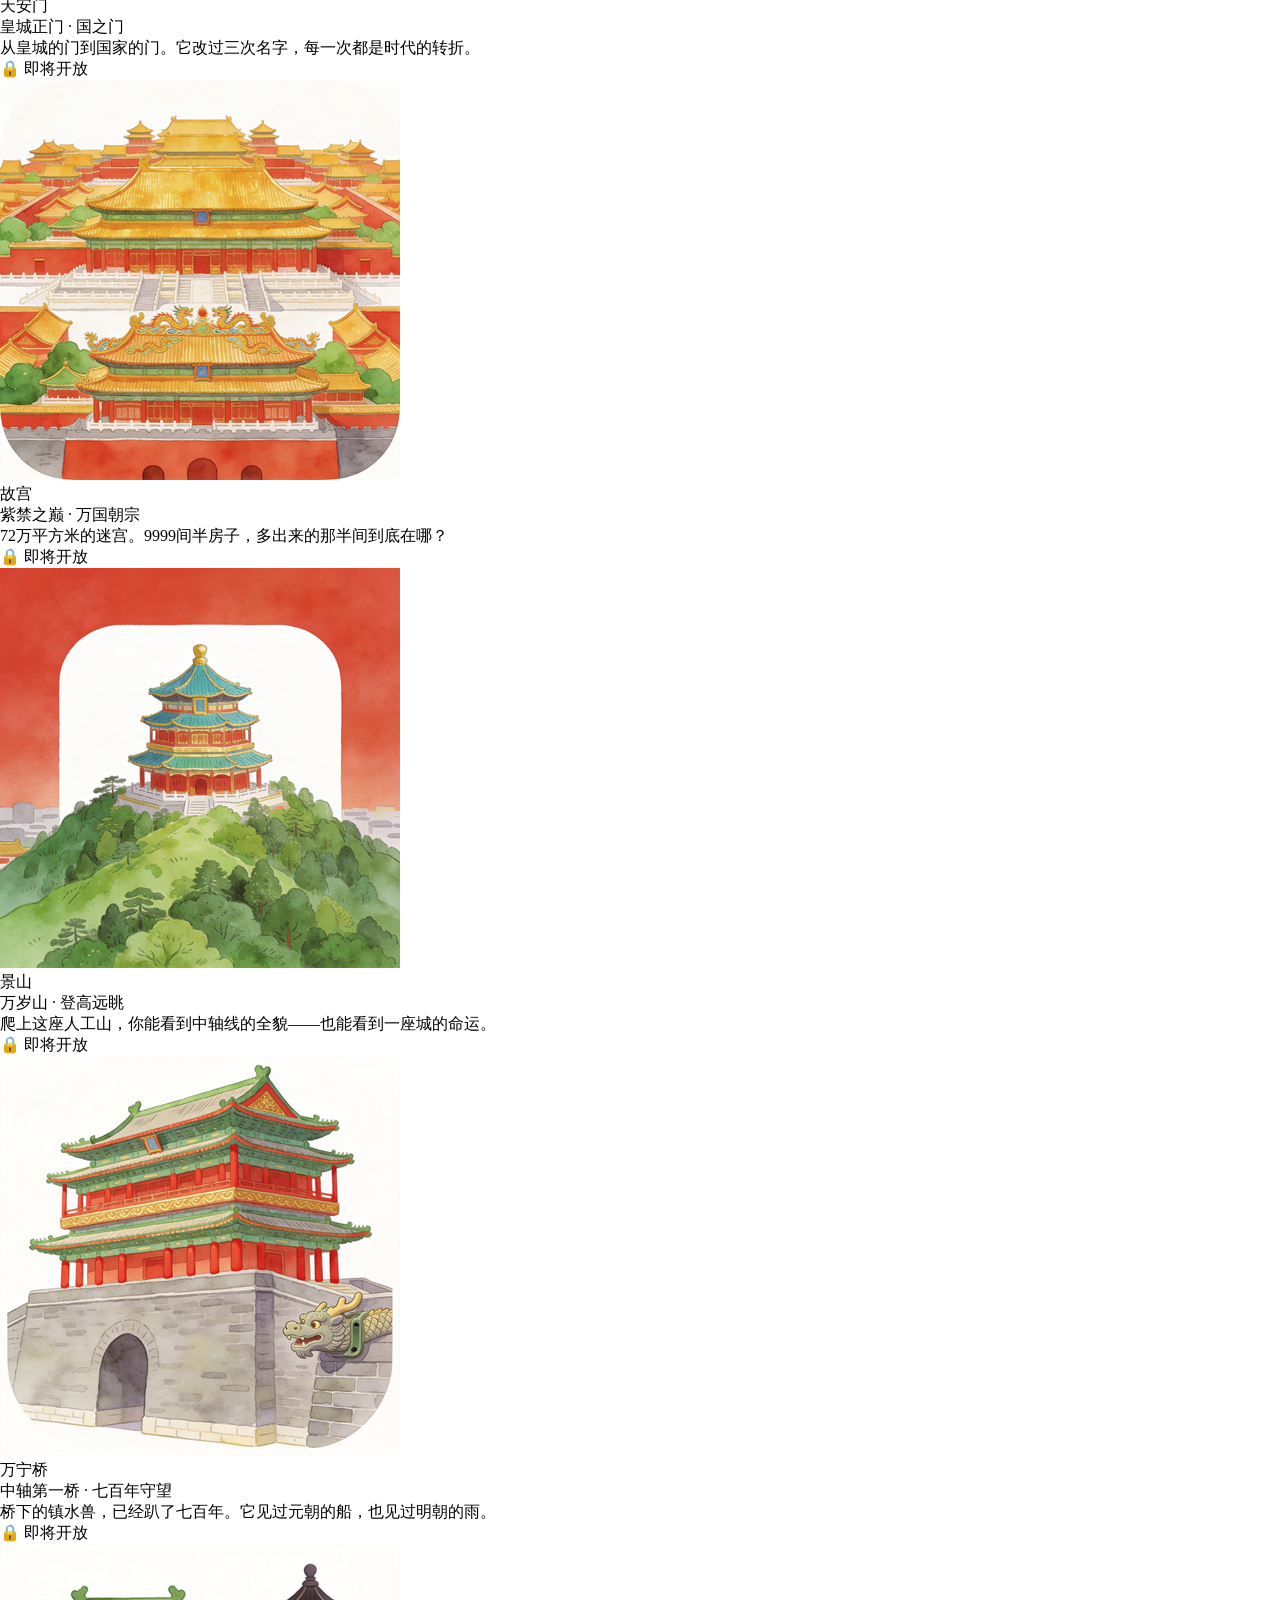
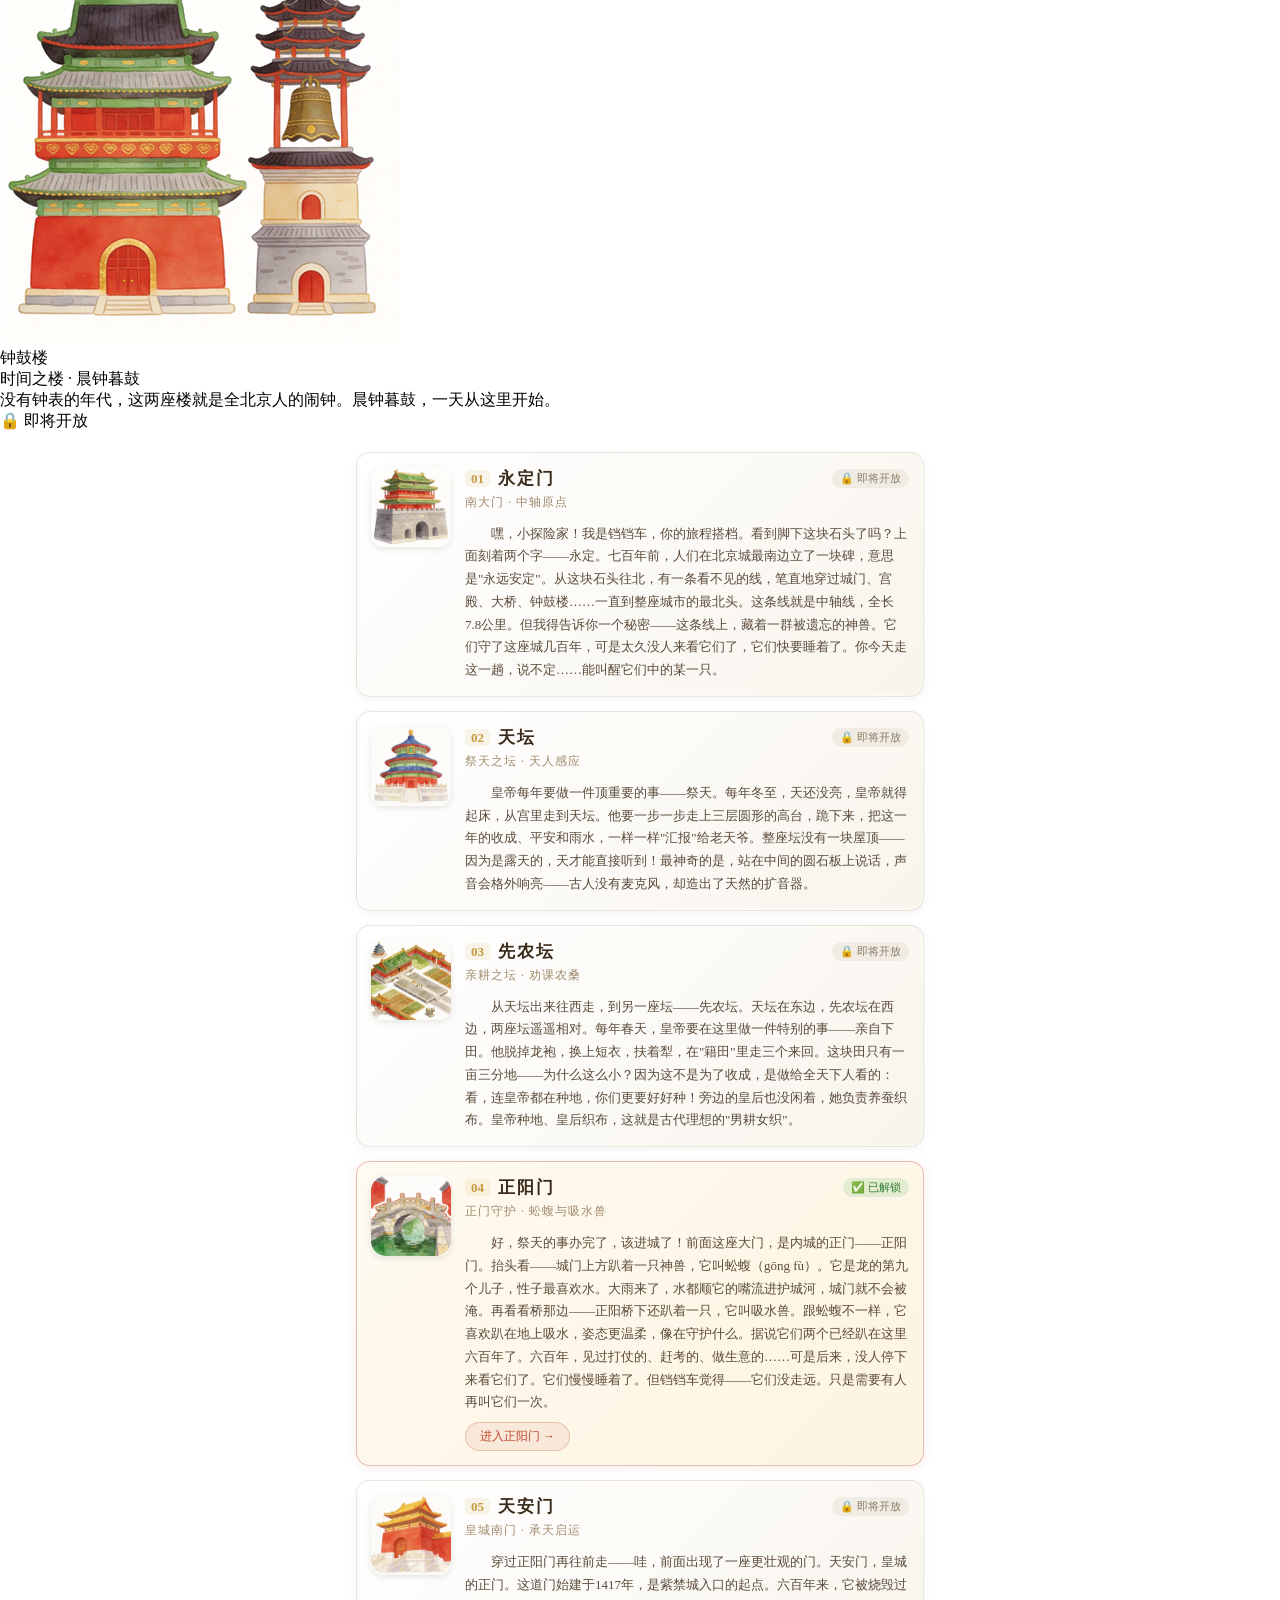
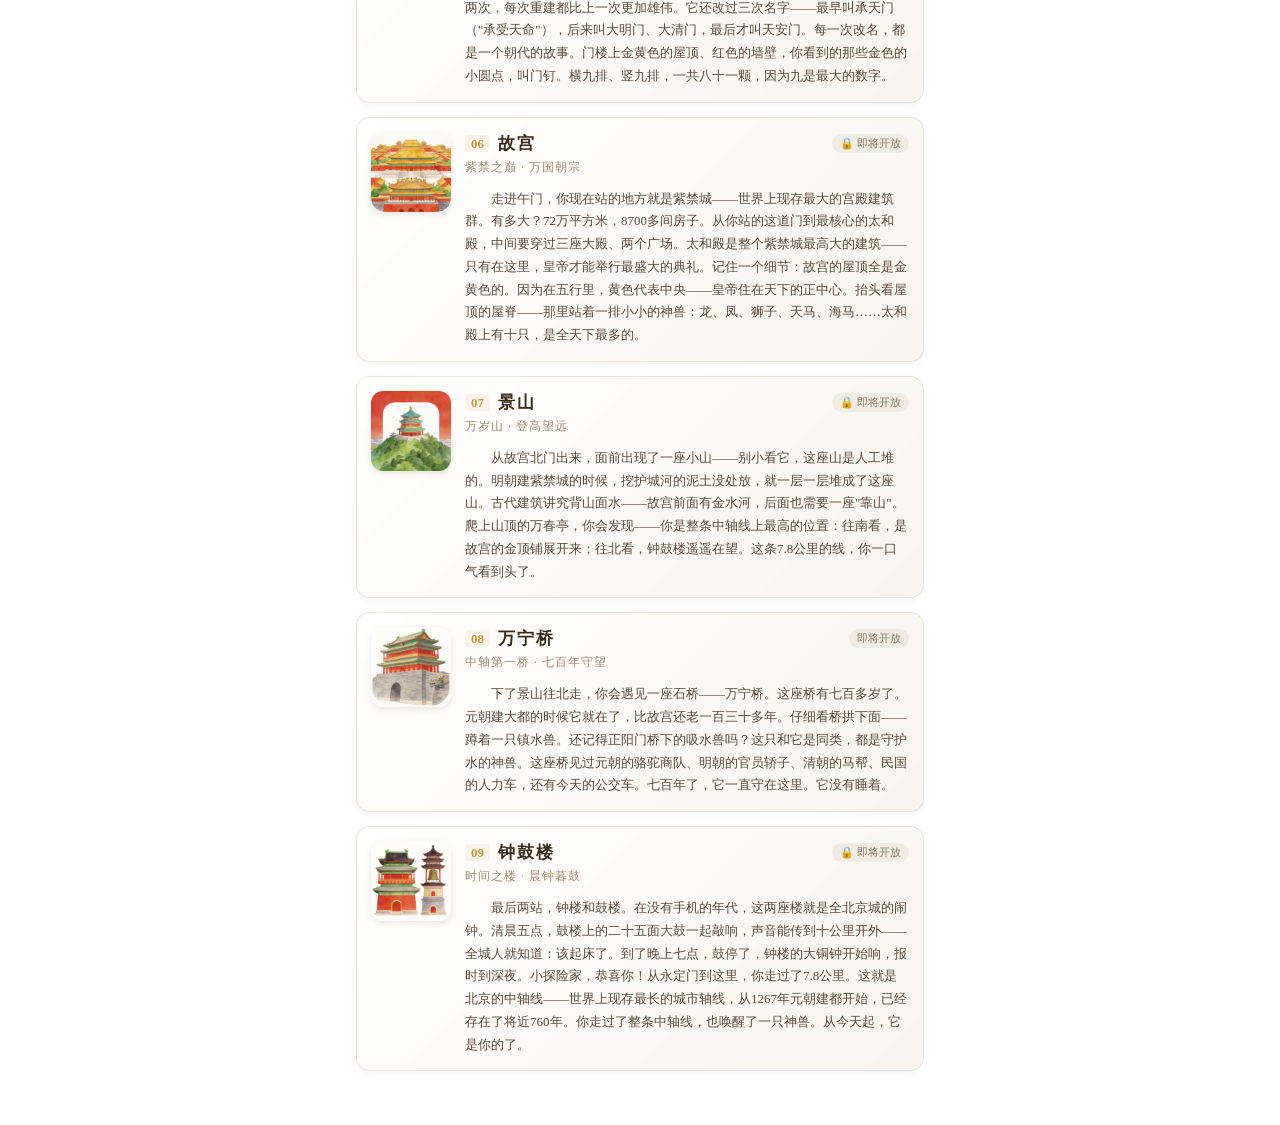
==== commit d2a0ea39: "feat: 9站完整故事文案更新（PDF v2），修复文案替换错位问题" ====
--- a/index.html
+++ b/index.html
@@ -218,10 +218,7 @@
         
         <!-- ====== 9站导览区域 ====== -->
         <section class="station-guide">
-            <h2 class="station-guide-title">中轴线九站</h2>
-            <p class="station-guide-subtitle">从永定门到钟鼓楼，一条线串联半部北京城</p>
-
-            <!-- 站点1：永定门 -->
+
             <div class="station-guide-card">
                 <div class="sgc-image">
                     <img src="assets/stations/station-yongdingmen.png" alt="永定门">
@@ -232,12 +229,11 @@
                         <h3 class="sgc-title">永定门</h3>
                         <span class="sgc-badge locked">🔒 即将开放</span>
                     </div>
-                    <div class="sgc-subtitle">时间之楼 · 晨钟暮鼓</div>
-                    <p class="sgc-description">最后两站，钟楼和鼓楼。在没有手机的年代，这两座楼就是全北京城的闹钟。清晨五点，鼓楼上的二十五面大鼓一起敲响，声音能传到十公里开外——全城人就知道：该起床了。到了晚上七点，鼓停了，钟楼的大铜钟开始响，报时到深夜。小探险家，恭喜你！从永定门到这里，你走过了7.8公里。这就是北京的中轴线——世界上现存最长的城市轴线，从1267年元朝建都开始，已经存在了将近760年。你走过了整条中轴线，也唤醒了一只神兽。从今天起，它是你的了。</p>
-                </div>
-            </div>
-
-            <!-- 站点2：天坛 -->
+                    <div class="sgc-subtitle">南大门 · 中轴原点</div>
+                    <p class="sgc-description">嘿，小探险家！我是铛铛车，你的旅程搭档。看到脚下这块石头了吗？上面刻着两个字——永定。七百年前，人们在北京城最南边立了一块碑，意思是"永远安定"。从这块石头往北，有一条看不见的线，笔直地穿过城门、宫殿、大桥、钟鼓楼……一直到整座城市的最北头。这条线就是中轴线，全长7.8公里。但我得告诉你一个秘密——这条线上，藏着一群被遗忘的神兽。它们守了这座城几百年，可是太久没人来看它们了，它们快要睡着了。你今天走这一趟，说不定……能叫醒它们中的某一只。</p>
+                </div>
+            </div>
+
             <div class="station-guide-card">
                 <div class="sgc-image">
                     <img src="assets/stations/station-tiantan.png" alt="天坛">
@@ -249,11 +245,10 @@
                         <span class="sgc-badge locked">🔒 即将开放</span>
                     </div>
                     <div class="sgc-subtitle">祭天之坛 · 天人感应</div>
-                    <p class="sgc-description">皇帝每年冬至来这里跟天"汇报工作"。祈年殿的三重蓝瓦，象征天、地、人。站在这里，你会明白什么叫"敬天法祖"。</p>
-                </div>
-            </div>
-
-            <!-- 站点3：先农坛 -->
+                    <p class="sgc-description">皇帝每年要做一件顶重要的事——祭天。每年冬至，天还没亮，皇帝就得起床，从宫里走到天坛。他要一步一步走上三层圆形的高台，跪下来，把这一年的收成、平安和雨水，一样一样"汇报"给老天爷。整座坛没有一块屋顶——因为是露天的，天才能直接听到！最神奇的是，站在中间的圆石板上说话，声音会格外响亮——古人没有麦克风，却造出了天然的扩音器。</p>
+                </div>
+            </div>
+
             <div class="station-guide-card">
                 <div class="sgc-image">
                     <img src="assets/stations/station-xiantan.png" alt="先农坛">
@@ -265,11 +260,10 @@
                         <span class="sgc-badge locked">🔒 即将开放</span>
                     </div>
                     <div class="sgc-subtitle">亲耕之坛 · 劝课农桑</div>
-                    <p class="sgc-description">皇帝每年春天亲自下田，做做样子也好，真心实意也罢——至少这一天，天子跟农民站在了一起。这里是古代中国的"农业示范区"。</p>
-                </div>
-            </div>
-
-            <!-- 站点4：正阳门（已解锁） -->
+                    <p class="sgc-description">从天坛出来往西走，到另一座坛——先农坛。天坛在东边，先农坛在西边，两座坛遥遥相对。每年春天，皇帝要在这里做一件特别的事——亲自下田。他脱掉龙袍，换上短衣，扶着犁，在"籍田"里走三个来回。这块田只有一亩三分地——为什么这么小？因为这不是为了收成，是做给全天下人看的：看，连皇帝都在种地，你们更要好好种！旁边的皇后也没闲着，她负责养蚕织布。皇帝种地、皇后织布，这就是古代理想的"男耕女织"。</p>
+                </div>
+            </div>
+
             <div class="station-guide-card unlocked">
                 <div class="sgc-image">
                     <img src="assets/stations/station-zhengyangmen.png" alt="正阳门">
@@ -281,12 +275,11 @@
                         <span class="sgc-badge unlocked">✅ 已解锁</span>
                     </div>
                     <div class="sgc-subtitle">正门守护 · 蚣蝮与吸水兽</div>
-                    <p class="sgc-description">这哥们叫蚣蝮，龙的第九个儿子。它选了趴在桥边看水——因为它觉得，守住这条路比什么都重要。</p>
+                    <p class="sgc-description">好，祭天的事办完了，该进城了！前面这座大门，是内城的正门——正阳门。抬头看——城门上方趴着一只神兽，它叫蚣蝮（gōng fù）。它是龙的第九个儿子，性子最喜欢水。大雨来了，水都顺它的嘴流进护城河，城门就不会被淹。再看看桥那边——正阳桥下还趴着一只，它叫吸水兽。跟蚣蝮不一样，它喜欢趴在地上吸水，姿态更温柔，像在守护什么。据说它们两个已经趴在这里六百年了。六百年，见过打仗的、赶考的、做生意的……可是后来，没人停下来看它们了。它们慢慢睡着了。但铛铛车觉得——它们没走远。只是需要有人再叫它们一次。</p>
                     <button class="sgc-enter-btn" onclick="event.stopPropagation(); goToStation();">进入正阳门 →</button>
                 </div>
             </div>
 
-            <!-- 站点5：天安门 -->
             <div class="station-guide-card">
                 <div class="sgc-image">
                     <img src="assets/stations/station-tiananmen.png" alt="天安门">
@@ -298,11 +291,10 @@
                         <span class="sgc-badge locked">🔒 即将开放</span>
                     </div>
                     <div class="sgc-subtitle">皇城南门 · 承天启运</div>
-                    <p class="sgc-description">明清两代皇城的正门。"天安"二字，承天启运，安邦定国。这里是皇帝颁布诏书的地方，也是新中国成立的见证者。</p>
-                </div>
-            </div>
-
-            <!-- 站点6：故宫 -->
+                    <p class="sgc-description">穿过正阳门再往前走——哇，前面出现了一座更壮观的门。天安门，皇城的正门。这道门始建于1417年，是紫禁城入口的起点。六百年来，它被烧毁过两次，每次重建都比上一次更加雄伟。它还改过三次名字——最早叫承天门（"承受天命"），后来叫大明门、大清门，最后才叫天安门。每一次改名，都是一个朝代的故事。门楼上金黄色的屋顶、红色的墙壁，你看到的那些金色的小圆点，叫门钉。横九排、竖九排，一共八十一颗，因为九是最大的数字。</p>
+                </div>
+            </div>
+
             <div class="station-guide-card">
                 <div class="sgc-image">
                     <img src="assets/stations/station-palace.png" alt="故宫">
@@ -313,12 +305,11 @@
                         <h3 class="sgc-title">故宫</h3>
                         <span class="sgc-badge locked">🔒 即将开放</span>
                     </div>
-                    <div class="sgc-subtitle">紫禁之巅 · 九五之尊</div>
-                    <p class="sgc-description">明清两代24位皇帝的家。红墙金瓦之下，藏着六百年的权力与秘密。走在这里，每一步都踩在历史上。</p>
-                </div>
-            </div>
-
-            <!-- 站点7：景山 -->
+                    <div class="sgc-subtitle">紫禁之巅 · 万国朝宗</div>
+                    <p class="sgc-description">走进午门，你现在站的地方就是紫禁城——世界上现存最大的宫殿建筑群。有多大？72万平方米，8700多间房子。从你站的这道门到最核心的太和殿，中间要穿过三座大殿、两个广场。太和殿是整个紫禁城最高大的建筑——只有在这里，皇帝才能举行最盛大的典礼。记住一个细节：故宫的屋顶全是金黄色的。因为在五行里，黄色代表中央——皇帝住在天下的正中心。抬头看屋顶的屋脊——那里站着一排小小的神兽：龙、凤、狮子、天马、海马……太和殿上有十只，是全天下最多的。</p>
+                </div>
+            </div>
+
             <div class="station-guide-card">
                 <div class="sgc-image">
                     <img src="assets/stations/station-jingshan.png" alt="景山">
@@ -330,11 +321,10 @@
                         <span class="sgc-badge locked">🔒 即将开放</span>
                     </div>
                     <div class="sgc-subtitle">万岁山 · 登高望远</div>
-                    <p class="sgc-description">中轴线上的最高点。站在这里，整条中轴线尽收眼底。这里是北京城的"龙脊"，也是俯瞰紫禁城的最佳位置。</p>
-                </div>
-            </div>
-
-            <!-- 站点8：万宁桥 -->
+                    <p class="sgc-description">从故宫北门出来，面前出现了一座小山——别小看它，这座山是人工堆的。明朝建紫禁城的时候，挖护城河的泥土没处放，就一层一层堆成了这座山。古代建筑讲究背山面水——故宫前面有金水河，后面也需要一座"靠山"。爬上山顶的万春亭，你会发现——你是整条中轴线上最高的位置：往南看，是故宫的金顶铺展开来；往北看，钟鼓楼遥遥在望。这条7.8公里的线，你一口气看到头了。</p>
+                </div>
+            </div>
+
             <div class="station-guide-card">
                 <div class="sgc-image">
                     <img src="assets/stations/station-wanning-bridge.png" alt="万宁桥">
@@ -343,14 +333,13 @@
                     <div class="sgc-header">
                         <span class="sgc-number">08</span>
                         <h3 class="sgc-title">万宁桥</h3>
-                        <span class="sgc-badge locked">🔒 即将开放</span>
-                    </div>
-                    <div class="sgc-subtitle">中轴第一桥 · 七百年的石桥</div>
-                    <p class="sgc-description">元代留下来的老桥。中轴线上唯一一座还在使用的古桥。七百多年了，桥下的水还在流，桥上的人还在走。</p>
-                </div>
-            </div>
-
-            <!-- 站点9：钟鼓楼 -->
+                        <span class="sgc-badge locked"> 即将开放</span>
+                    </div>
+                    <div class="sgc-subtitle">中轴第一桥 · 七百年守望</div>
+                    <p class="sgc-description">下了景山往北走，你会遇见一座石桥——万宁桥。这座桥有七百多岁了。元朝建大都的时候它就在了，比故宫还老一百三十多年。仔细看桥拱下面——蹲着一只镇水兽。还记得正阳门桥下的吸水兽吗？这只和它是同类，都是守护水的神兽。这座桥见过元朝的骆驼商队、明朝的官员轿子、清朝的马帮、民国的人力车，还有今天的公交车。七百年了，它一直守在这里。它没有睡着。</p>
+                </div>
+            </div>
+
             <div class="station-guide-card">
                 <div class="sgc-image">
                     <img src="assets/stations/station-zhonggulou.png" alt="钟鼓楼">
@@ -361,8 +350,8 @@
                         <h3 class="sgc-title">钟鼓楼</h3>
                         <span class="sgc-badge locked">🔒 即将开放</span>
                     </div>
-                    <div class="sgc-subtitle">晨钟暮鼓 · 时间之塔</div>
-                    <p class="sgc-description">老北京的"报时中心"。鼓楼在前，钟楼在后，一鼓一钟，守着这座城市的日出日落。</p>
+                    <div class="sgc-subtitle">时间之楼 · 晨钟暮鼓</div>
+                    <p class="sgc-description">最后两站，钟楼和鼓楼。在没有手机的年代，这两座楼就是全北京城的闹钟。清晨五点，鼓楼上的二十五面大鼓一起敲响，声音能传到十公里开外——全城人就知道：该起床了。到了晚上七点，鼓停了，钟楼的大铜钟开始响，报时到深夜。小探险家，恭喜你！从永定门到这里，你走过了7.8公里。这就是北京的中轴线——世界上现存最长的城市轴线，从1267年元朝建都开始，已经存在了将近760年。你走过了整条中轴线，也唤醒了一只神兽。从今天起，它是你的了。</p>
                 </div>
             </div>
         </section>
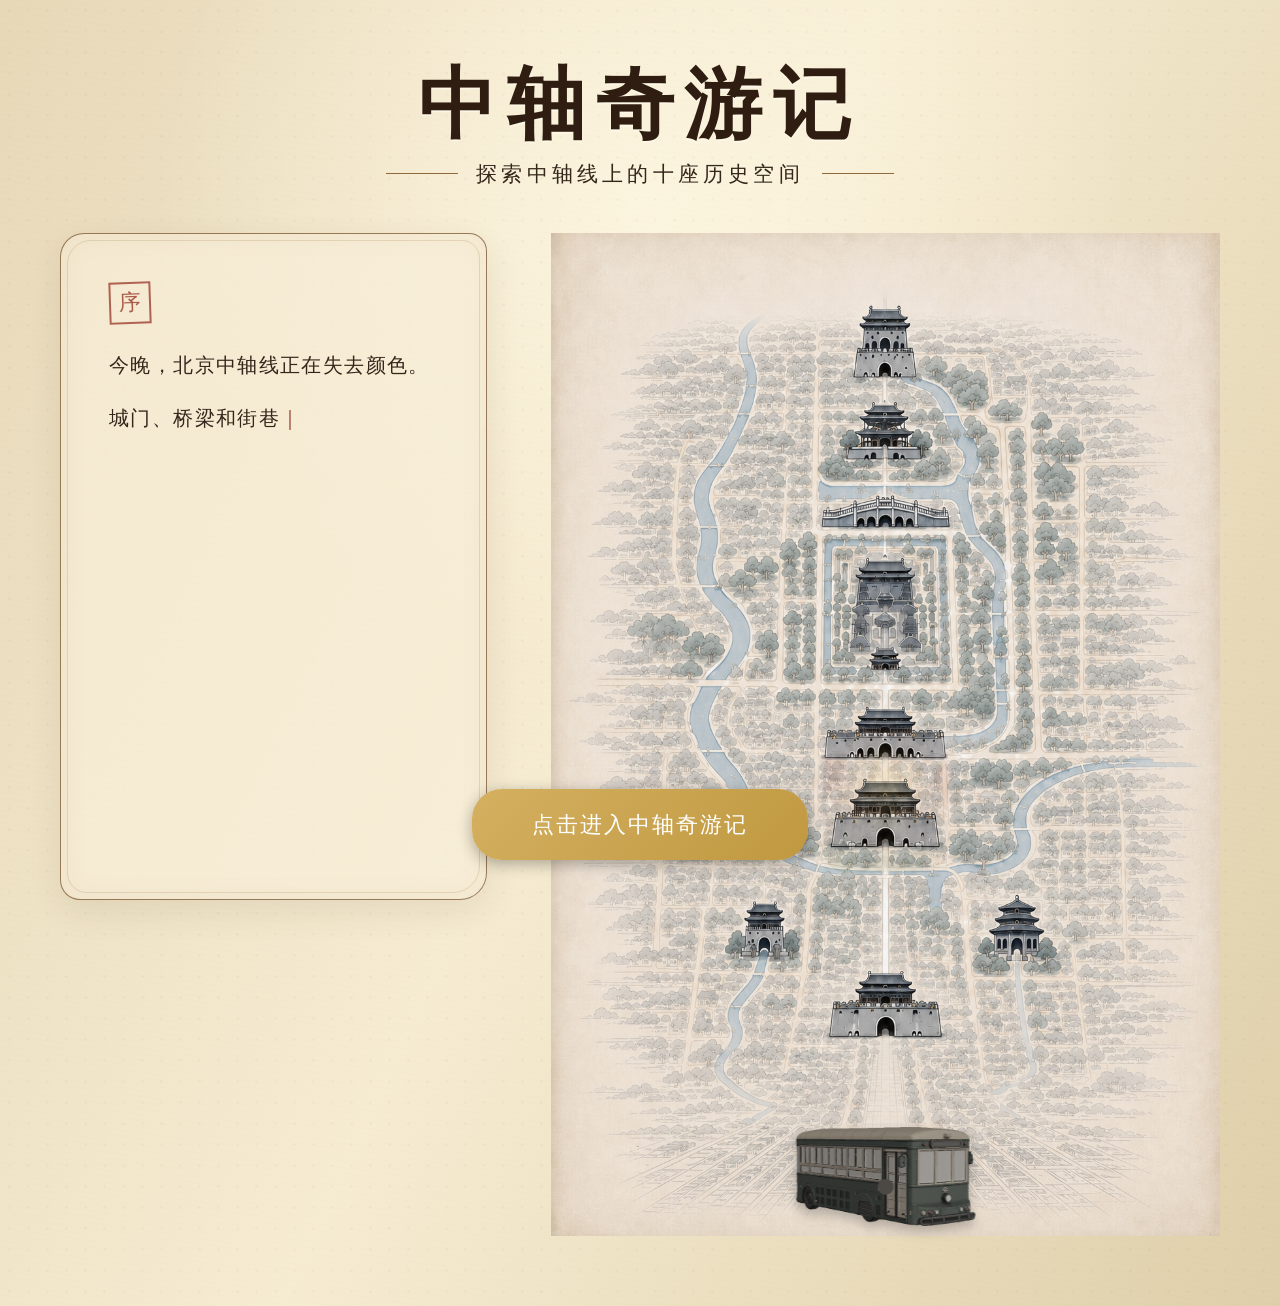
==== commit 9a882342: "fix: 彻底清除旧station-card-v2大图卡片残留，只保留station-guide导览区" ====
--- a/index.html
+++ b/index.html
@@ -101,121 +101,7 @@
                 <p id="tram-guide-body"></p>
             </div>
         </div>
-        
-                <div class="card-content-v2">
-                    <div class="card-station-name">永定门</div>
-                    <div class="card-station-subtitle">南大门 · 城防之始</div>
-                    <div class="card-story-hook">中轴线的起点。名字里藏着这座城市最朴素的愿望——永远安定。</div>
-                    <div class="card-status-v2 status-locked">🔒 即将开放</div>
-                </div>
-            </div>
-            
-            <!-- 天坛 -->
-            <div class="station-card-v2 locked" data-station="1" onclick="showToast()">
-                <div class="card-image-v2">
-                    <img src="assets/stations/station-tiantan.png?v=20260720c" alt="天坛">
-                </div>
-                <div class="card-content-v2">
-                    <div class="card-station-name">天坛</div>
-                    <div class="card-station-subtitle">祭天之坛 · 天人感应</div>
-                    <div class="card-story-hook">皇帝在这里和天对话。圜丘坛的石板数，藏着古人的宇宙密码。</div>
-                    <div class="card-status-v2 status-locked">🔒 即将开放</div>
-                </div>
-            </div>
-            
-            <!-- 先农坛 -->
-            <div class="station-card-v2 locked" data-station="2" onclick="showToast()">
-                <div class="card-image-v2">
-                    <img src="assets/stations/station-xiannongtan.png?v=20260720c" alt="先农坛">
-                </div>
-                <div class="card-content-v2">
-                    <div class="card-station-name">先农坛</div>
-                    <div class="card-station-subtitle">亲耕之坛 · 劝课农桑</div>
-                    <div class="card-story-hook">皇帝亲自下田的地方。天下最尊贵的农夫，种的是象征性的那一亩三分地。</div>
-                    <div class="card-status-v2 status-locked">🔒 即将开放</div>
-                </div>
-            </div>
-            
-            <!-- 正阳门 - 已解锁（第一章） -->
-            <div class="station-card-v2 unlocked featured" data-station="3" onclick="enterStation(3)">
-                <div class="card-image-v2">
-                    <img src="assets/stations/station-zhengyangmen.png?v=20260720c" alt="正阳门">
-                </div>
-                <div class="card-content-v2">
-                    <div class="card-station-name">正阳门</div>
-                    <div class="card-station-subtitle">正门守护 · 蚣蝮与吸水兽</div>
-                    <div class="card-story-hook">这哥们叫蚣蝮，龙的第九个儿子。被忘了三百年，脾气不太好。</div>
-                    <div class="card-status-v2 status-unlocked">📖 第一章 · 已解锁</div>
-                    <button class="card-enter-btn" onclick="event.stopPropagation(); goToStation();">进入正阳门 →</button>
-                </div>
-            </div>
-            
-            <!-- 天安门 -->
-            <div class="station-card-v2 locked" data-station="4" onclick="showToast()">
-                <div class="card-image-v2">
-                    <img src="assets/stations/station-tiananmen.png?v=20260720c" alt="天安门">
-                </div>
-                <div class="card-content-v2">
-                    <div class="card-station-name">天安门</div>
-                    <div class="card-station-subtitle">皇城正门 · 国之门</div>
-                    <div class="card-story-hook">从皇城的门到国家的门。它改过三次名字，每一次都是时代的转折。</div>
-                    <div class="card-status-v2 status-locked">🔒 即将开放</div>
-                </div>
-            </div>
-            
-            <!-- 故宫 -->
-            <div class="station-card-v2 locked" data-station="5" onclick="showToast()">
-                <div class="card-image-v2">
-                    <img src="assets/stations/station-forbidden-city.png?v=20260720c" alt="故宫">
-                </div>
-                <div class="card-content-v2">
-                    <div class="card-station-name">故宫</div>
-                    <div class="card-station-subtitle">紫禁之巅 · 万国朝宗</div>
-                    <div class="card-story-hook">72万平方米的迷宫。9999间半房子，多出来的那半间到底在哪？</div>
-                    <div class="card-status-v2 status-locked">🔒 即将开放</div>
-                </div>
-            </div>
-            
-            <!-- 景山 -->
-            <div class="station-card-v2 locked" data-station="6" onclick="showToast()">
-                <div class="card-image-v2">
-                    <img src="assets/stations/station-jingshan.png?v=20260720c" alt="景山">
-                </div>
-                <div class="card-content-v2">
-                    <div class="card-station-name">景山</div>
-                    <div class="card-station-subtitle">万岁山 · 登高远眺</div>
-                    <div class="card-story-hook">爬上这座人工山，你能看到中轴线的全貌——也能看到一座城的命运。</div>
-                    <div class="card-status-v2 status-locked">🔒 即将开放</div>
-                </div>
-            </div>
-            
-            <!-- 万宁桥 -->
-            <div class="station-card-v2 locked" data-station="7" onclick="showToast()">
-                <div class="card-image-v2">
-                    <img src="assets/stations/station-wanning-bridge.png?v=20260720c" alt="万宁桥">
-                </div>
-                <div class="card-content-v2">
-                    <div class="card-station-name">万宁桥</div>
-                    <div class="card-station-subtitle">中轴第一桥 · 七百年守望</div>
-                    <div class="card-story-hook">桥下的镇水兽，已经趴了七百年。它见过元朝的船，也见过明朝的雨。</div>
-                    <div class="card-status-v2 status-locked">🔒 即将开放</div>
-                </div>
-            </div>
-            
-            <!-- 钟鼓楼 -->
-            <div class="station-card-v2 locked" data-station="8" onclick="showToast()">
-                <div class="card-image-v2">
-                    <img src="assets/stations/station-zhonggulou.png?v=20260720c" alt="钟鼓楼">
-                </div>
-                <div class="card-content-v2">
-                    <div class="card-station-name">钟鼓楼</div>
-                    <div class="card-station-subtitle">时间之楼 · 晨钟暮鼓</div>
-                    <div class="card-story-hook">没有钟表的年代，这两座楼就是全北京人的闹钟。晨钟暮鼓，一天从这里开始。</div>
-                    <div class="card-status-v2 status-locked">🔒 即将开放</div>
-                </div>
-            </div>
-        </div>
-        
+
         <!-- ====== 9站导览区域 ====== -->
         <section class="station-guide">
 
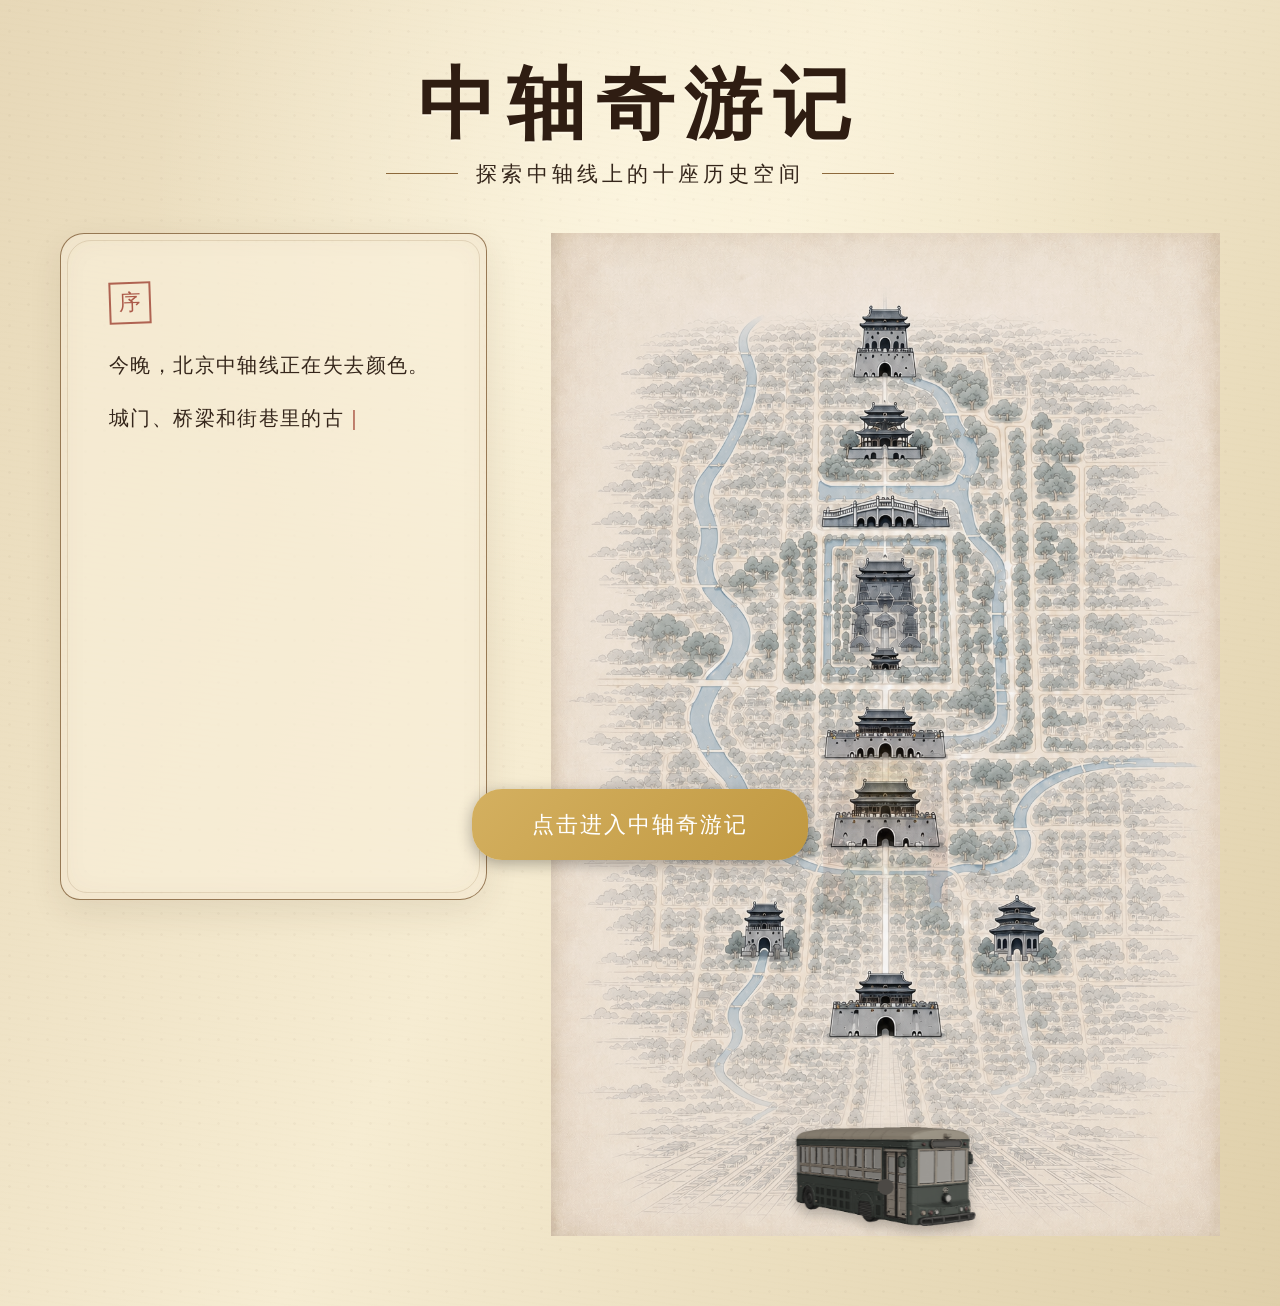
==== commit 2aff8c92: "fix: 正阳门图片替换为城门+桥全景，修正神兽位置描述（蚣蝮在桥台雁翅而非城门上）" ====
--- a/index.html
+++ b/index.html
@@ -161,7 +161,7 @@
                         <span class="sgc-badge unlocked">✅ 已解锁</span>
                     </div>
                     <div class="sgc-subtitle">正门守护 · 蚣蝮与吸水兽</div>
-                    <p class="sgc-description">好，祭天的事办完了，该进城了！前面这座大门，是内城的正门——正阳门。抬头看——城门上方趴着一只神兽，它叫蚣蝮（gōng fù）。它是龙的第九个儿子，性子最喜欢水。大雨来了，水都顺它的嘴流进护城河，城门就不会被淹。再看看桥那边——正阳桥下还趴着一只，它叫吸水兽。跟蚣蝮不一样，它喜欢趴在地上吸水，姿态更温柔，像在守护什么。据说它们两个已经趴在这里六百年了。六百年，见过打仗的、赶考的、做生意的……可是后来，没人停下来看它们了。它们慢慢睡着了。但铛铛车觉得——它们没走远。只是需要有人再叫它们一次。</p>
+                    <p class="sgc-description">好，祭天的事办完了，该进城了！前面这座大门，是内城的正门——正阳门。但今天我要讲的，不是城门，而是城门前面那座桥——正阳桥。桥上趴着两只神兽，一只叫蚣（gōng fù），龙的第六个儿子，伏在桥台雁翅的石上，头俯向水面，守着护城河。另一只叫吸水兽，趴在桥拱顶的正中，前身匍匐，脑袋探向河面，像在找什么。据说它们俩已经趴在这里六百年了。六百年，见过打仗的、赶考的、做生意的……可是后来，没人停下来看它们了。它们慢慢睡着了。但铛铛车觉得——它们没走远。只是需要有人再叫它们一次。</p>
                     <button class="sgc-enter-btn" onclick="event.stopPropagation(); goToStation();">进入正阳门 →</button>
                 </div>
             </div>
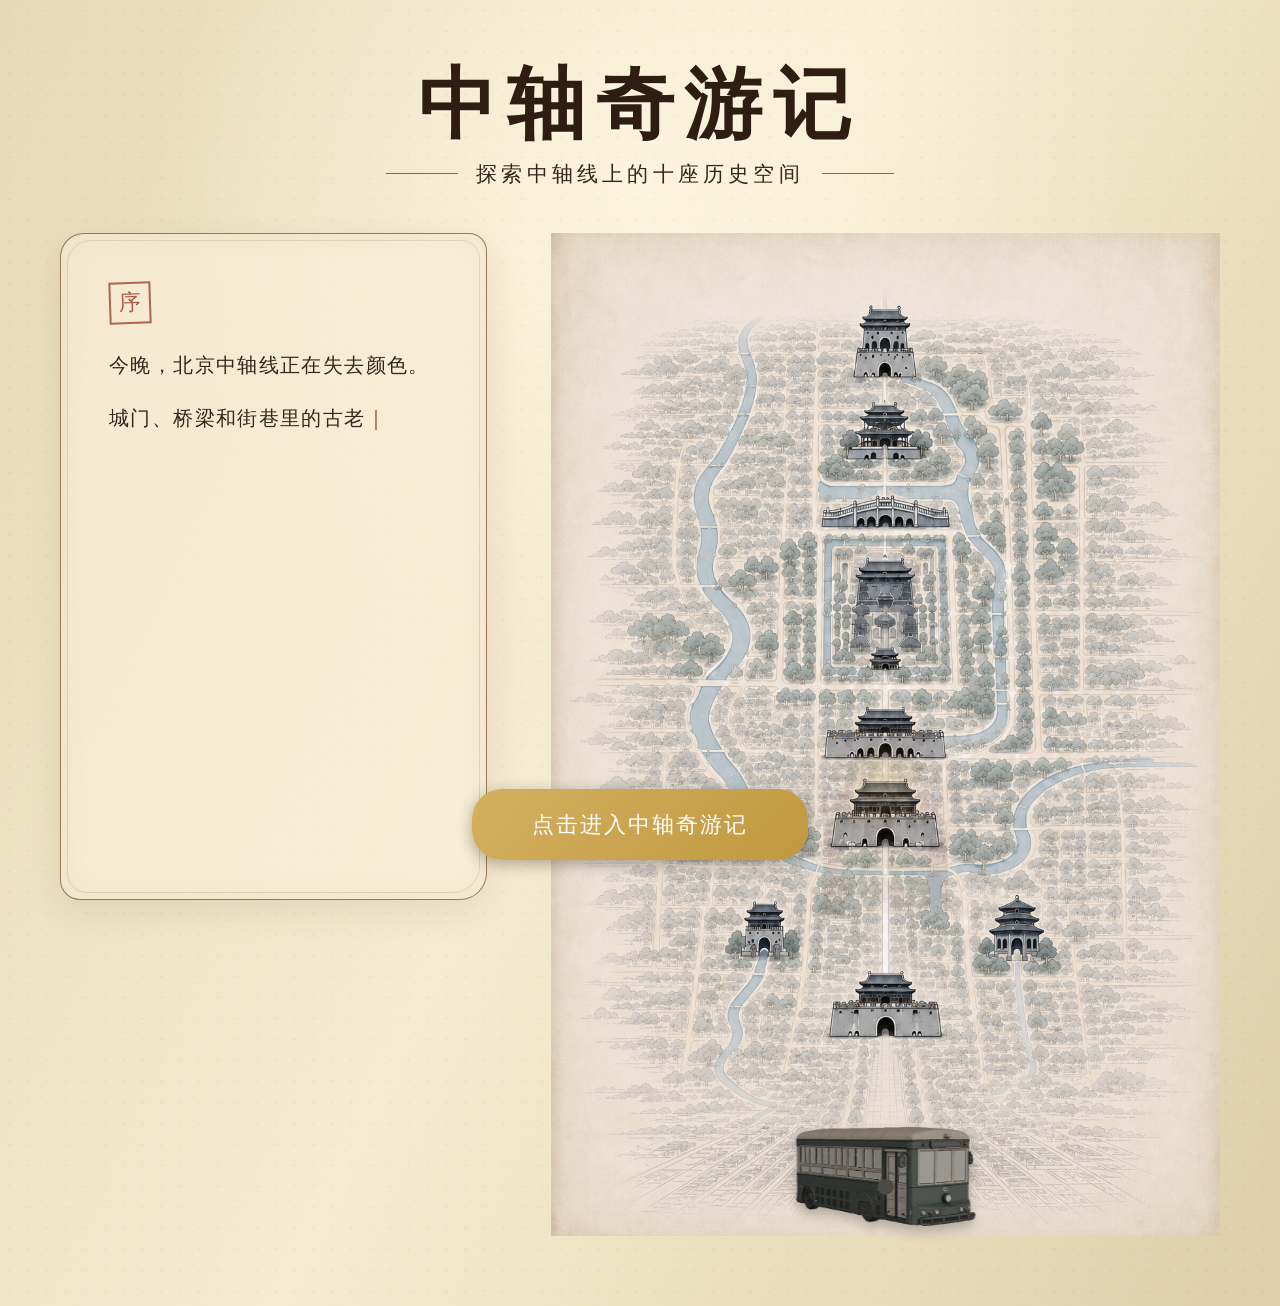
==== commit d7da08ea: "fix: 正阳门文案补全'蚣蝮'，之前漏了'蝮'字" ====
--- a/index.html
+++ b/index.html
@@ -161,7 +161,7 @@
                         <span class="sgc-badge unlocked">✅ 已解锁</span>
                     </div>
                     <div class="sgc-subtitle">正门守护 · 蚣蝮与吸水兽</div>
-                    <p class="sgc-description">好，祭天的事办完了，该进城了！前面这座大门，是内城的正门——正阳门。但今天我要讲的，不是城门，而是城门前面那座桥——正阳桥。桥上趴着两只神兽，一只叫蚣（gōng fù），龙的第六个儿子，伏在桥台雁翅的石上，头俯向水面，守着护城河。另一只叫吸水兽，趴在桥拱顶的正中，前身匍匐，脑袋探向河面，像在找什么。据说它们俩已经趴在这里六百年了。六百年，见过打仗的、赶考的、做生意的……可是后来，没人停下来看它们了。它们慢慢睡着了。但铛铛车觉得——它们没走远。只是需要有人再叫它们一次。</p>
+                    <p class="sgc-description">好，祭天的事办完了，该进城了！前面这座大门，是内城的正门——正阳门。但今天我要讲的，不是城门，而是城门前面那座桥——正阳桥。桥上趴着两只神兽，一只叫蚣蝮（gōng fù），龙的第六个儿子，伏在桥台雁翅的石上，头俯向水面，守着护城河。另一只叫吸水兽，趴在桥拱顶的正中，前身匍匐，脑袋探向河面，像在找什么。据说它们俩已经趴在这里六百年了。六百年，见过打仗的、赶考的、做生意的……可是后来，没人停下来看它们了。它们慢慢睡着了。但铛铛车觉得——它们没走远。只是需要有人再叫它们一次。</p>
                     <button class="sgc-enter-btn" onclick="event.stopPropagation(); goToStation();">进入正阳门 →</button>
                 </div>
             </div>
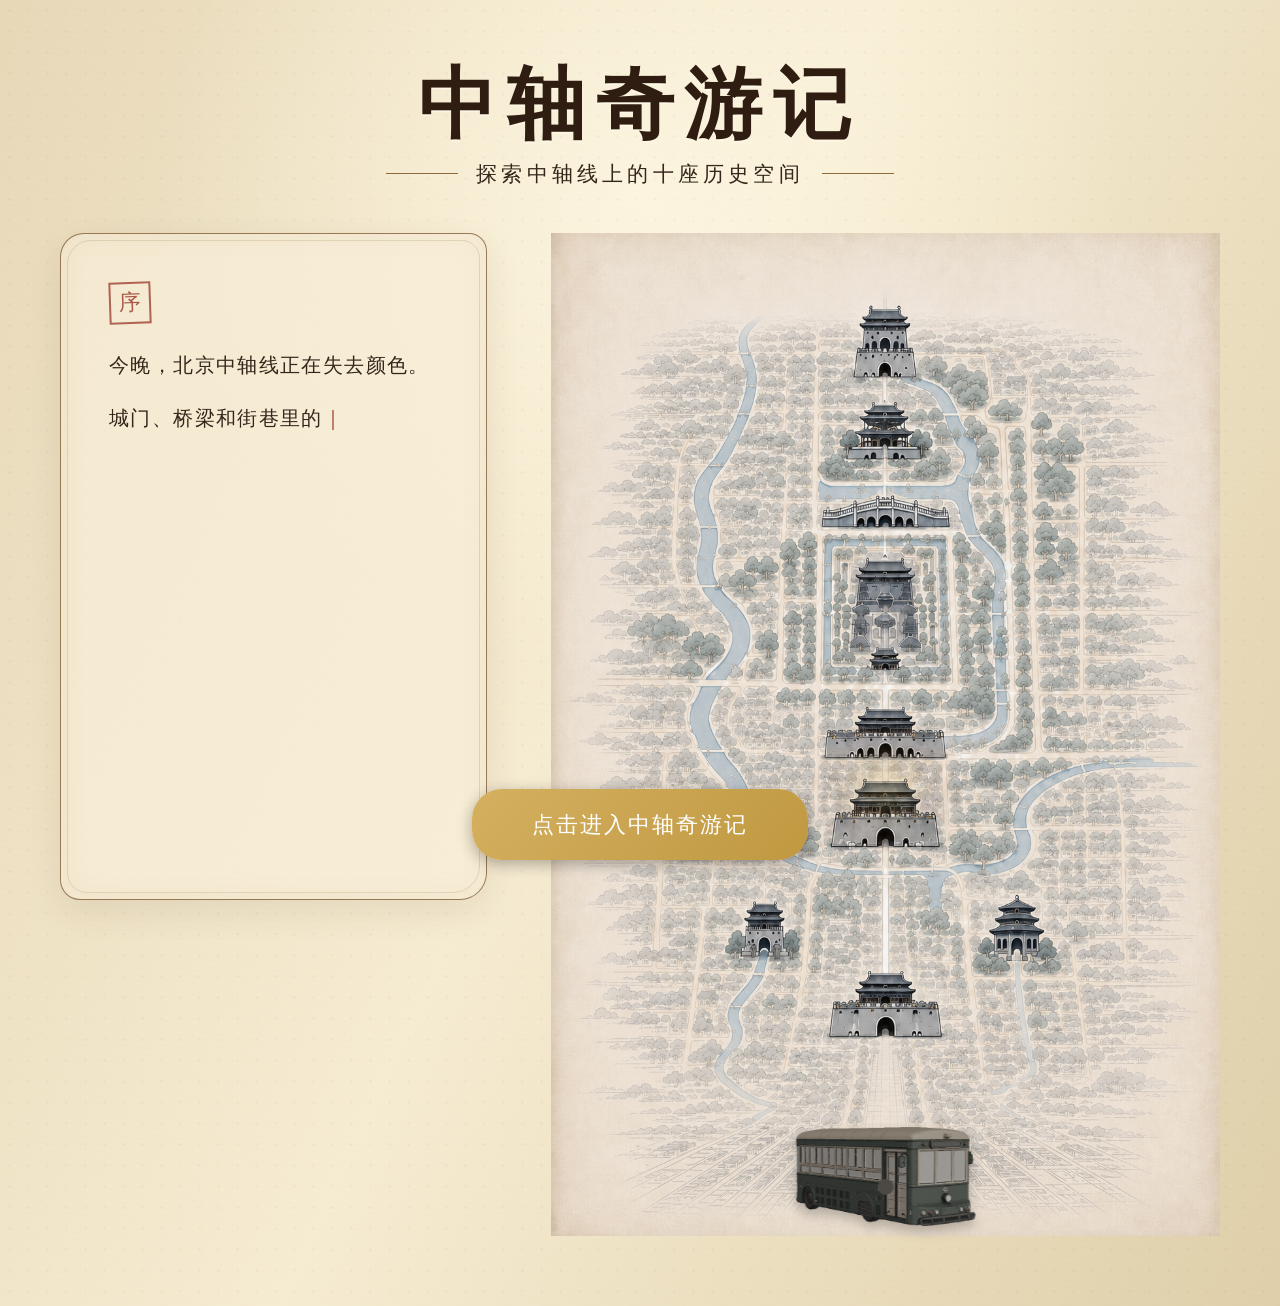
==== commit 987b47ab: "调整9站导览顺序：景山与万宁桥互换（07万宁桥/08景山）" ====
--- a/index.html
+++ b/index.html
@@ -198,31 +198,31 @@
 
             <div class="station-guide-card">
                 <div class="sgc-image">
-                    <img src="assets/stations/station-jingshan.png" alt="景山">
+                    <img src="assets/stations/station-wanning-bridge.png" alt="万宁桥">
                 </div>
                 <div class="sgc-content">
                     <div class="sgc-header">
                         <span class="sgc-number">07</span>
-                        <h3 class="sgc-title">景山</h3>
-                        <span class="sgc-badge locked">🔒 即将开放</span>
-                    </div>
-                    <div class="sgc-subtitle">万岁山 · 登高望远</div>
-                    <p class="sgc-description">从故宫北门出来，面前出现了一座小山——别小看它，这座山是人工堆的。明朝建紫禁城的时候，挖护城河的泥土没处放，就一层一层堆成了这座山。古代建筑讲究背山面水——故宫前面有金水河，后面也需要一座"靠山"。爬上山顶的万春亭，你会发现——你是整条中轴线上最高的位置：往南看，是故宫的金顶铺展开来；往北看，钟鼓楼遥遥在望。这条7.8公里的线，你一口气看到头了。</p>
+                        <h3 class="sgc-title">万宁桥</h3>
+                        <span class="sgc-badge locked"> 即将开放</span>
+                    </div>
+                    <div class="sgc-subtitle">中轴第一桥 · 七百年守望</div>
+                    <p class="sgc-description">从故宫北门出来往北走，你会遇见一座石桥——万宁桥。这座桥有七百多岁了。元朝建大都的时候它就在了，比故宫还老一百三十多年。仔细看桥拱下面——蹲着一只镇水兽。还记得正阳门桥下的吸水兽吗？这只和它是同类，都是守护水的神兽。这座桥见过元朝的骆驼商队、明朝的官员轿子、清朝的马帮、民国的人力车，还有今天的公交车。七百年了，它一直守在这里。它没有睡着。</p>
                 </div>
             </div>
 
             <div class="station-guide-card">
                 <div class="sgc-image">
-                    <img src="assets/stations/station-wanning-bridge.png" alt="万宁桥">
+                    <img src="assets/stations/station-jingshan.png" alt="景山">
                 </div>
                 <div class="sgc-content">
                     <div class="sgc-header">
                         <span class="sgc-number">08</span>
-                        <h3 class="sgc-title">万宁桥</h3>
-                        <span class="sgc-badge locked"> 即将开放</span>
-                    </div>
-                    <div class="sgc-subtitle">中轴第一桥 · 七百年守望</div>
-                    <p class="sgc-description">下了景山往北走，你会遇见一座石桥——万宁桥。这座桥有七百多岁了。元朝建大都的时候它就在了，比故宫还老一百三十多年。仔细看桥拱下面——蹲着一只镇水兽。还记得正阳门桥下的吸水兽吗？这只和它是同类，都是守护水的神兽。这座桥见过元朝的骆驼商队、明朝的官员轿子、清朝的马帮、民国的人力车，还有今天的公交车。七百年了，它一直守在这里。它没有睡着。</p>
+                        <h3 class="sgc-title">景山</h3>
+                        <span class="sgc-badge locked">🔒 即将开放</span>
+                    </div>
+                    <div class="sgc-subtitle">万岁山 · 登高望远</div>
+                    <p class="sgc-description">过了万宁桥再往北，面前出现了一座小山——别小看它，这座山是人工堆的。明朝建紫禁城的时候，挖护城河的泥土没处放，就一层一层堆成了这座山。古代建筑讲究背山面水——故宫前面有金水河，后面也需要一座"靠山"。爬上山顶的万春亭，你会发现——你是整条中轴线上最高的位置：往南看，是故宫的金顶铺展开来；往北看，钟鼓楼遥遥在望。这条7.8公里的线，你一口气看到头了。</p>
                 </div>
             </div>
 
